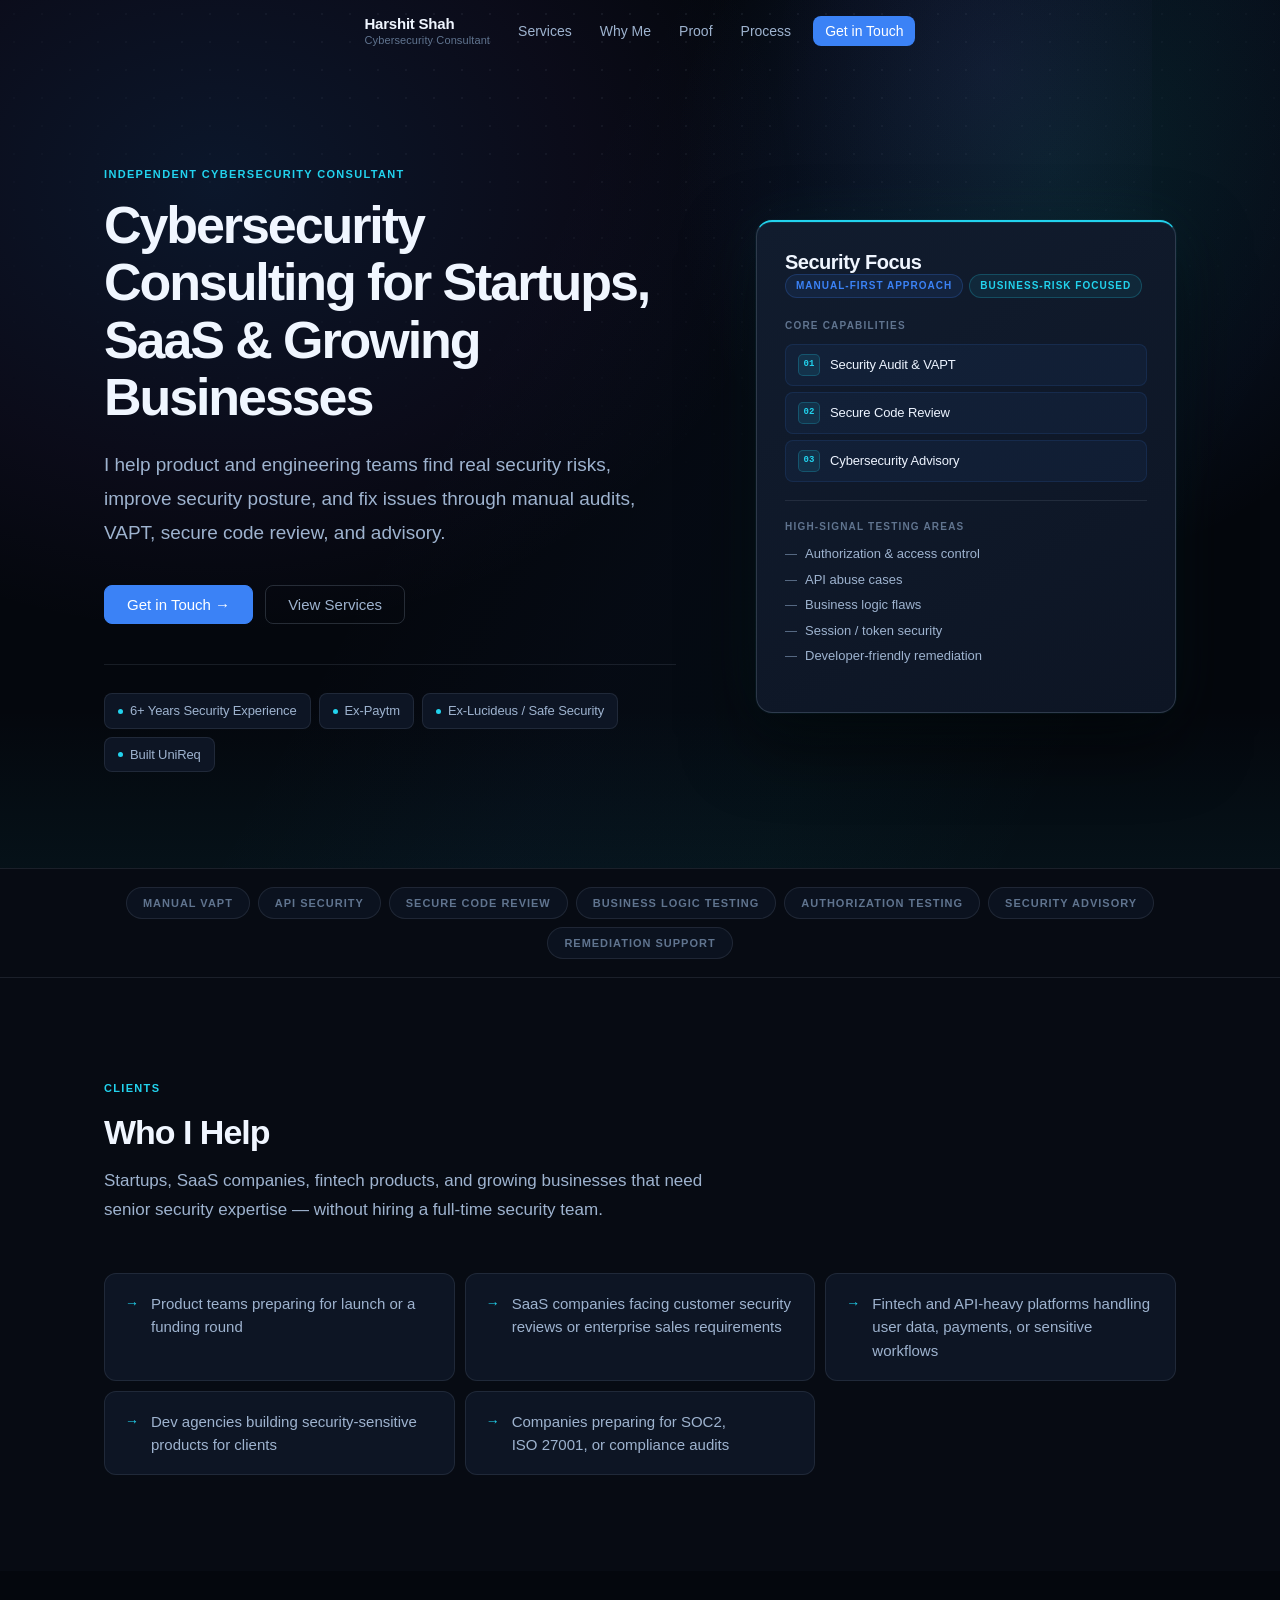
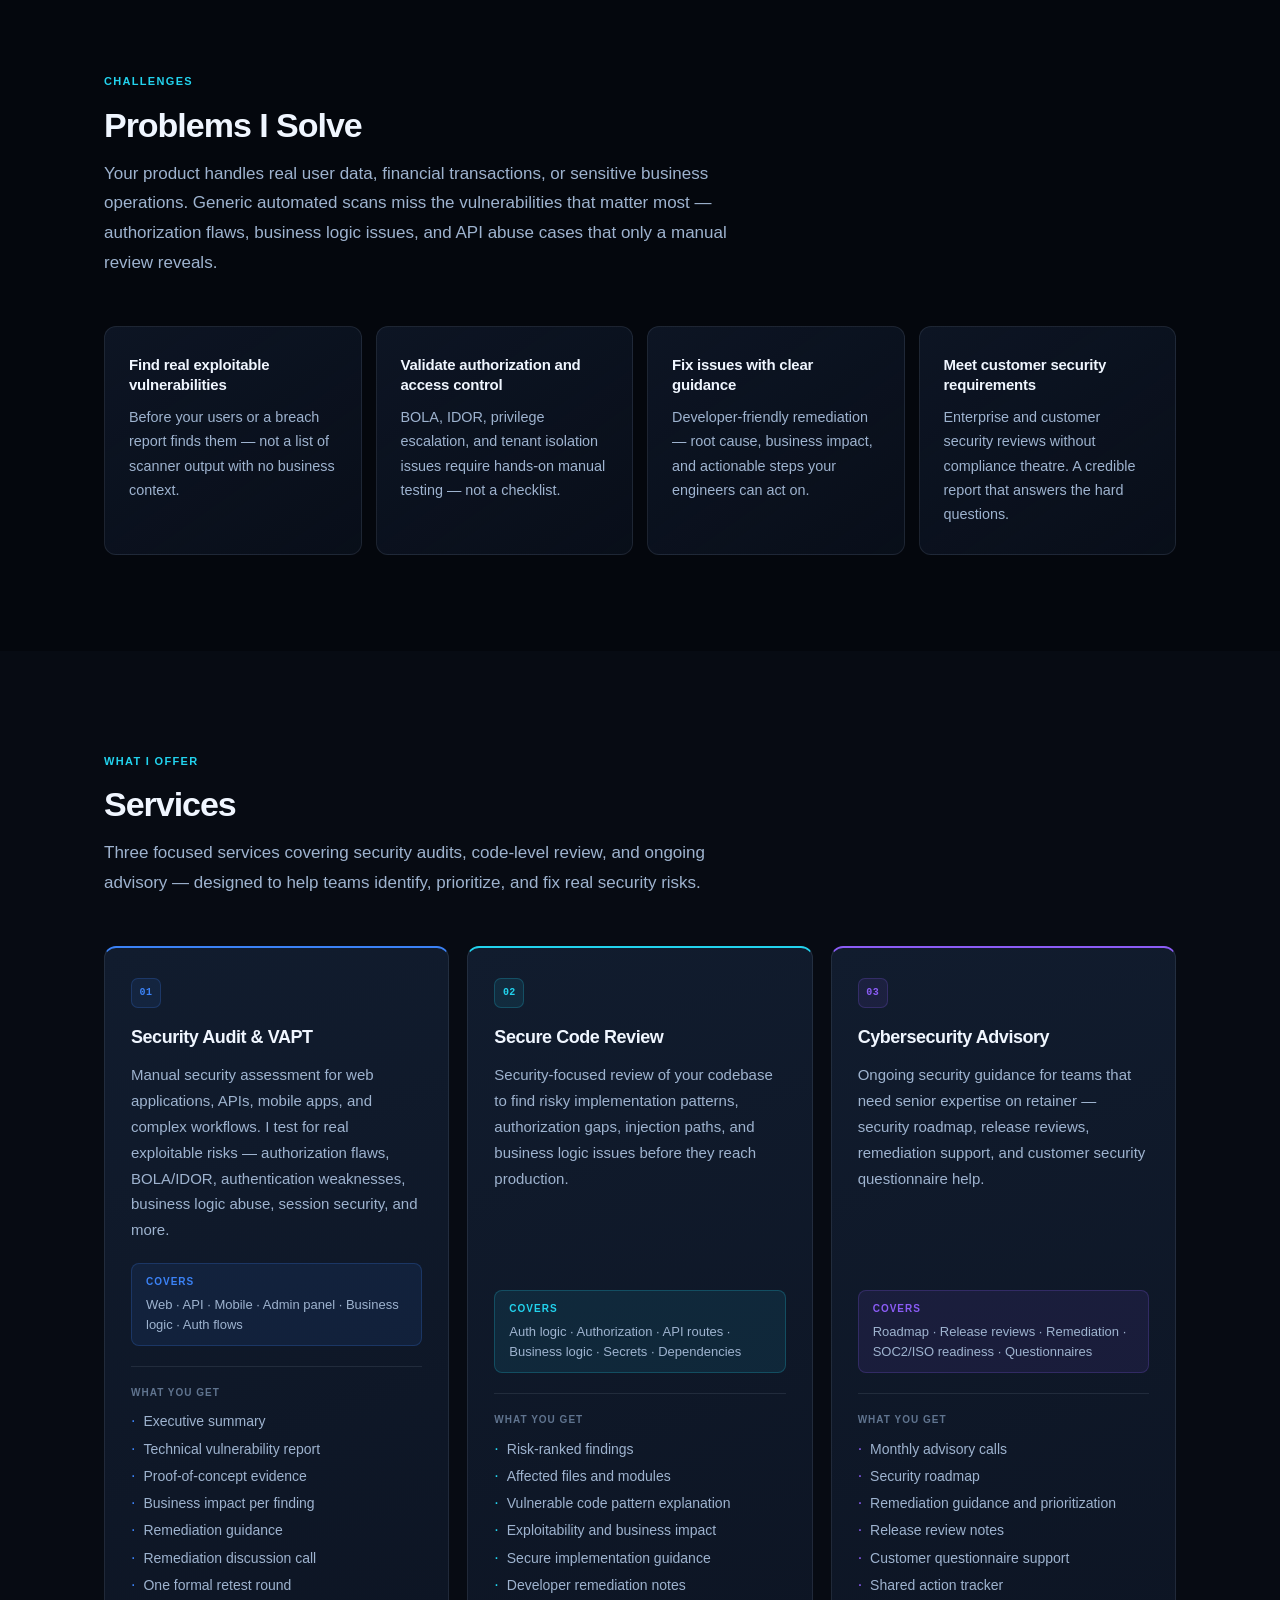
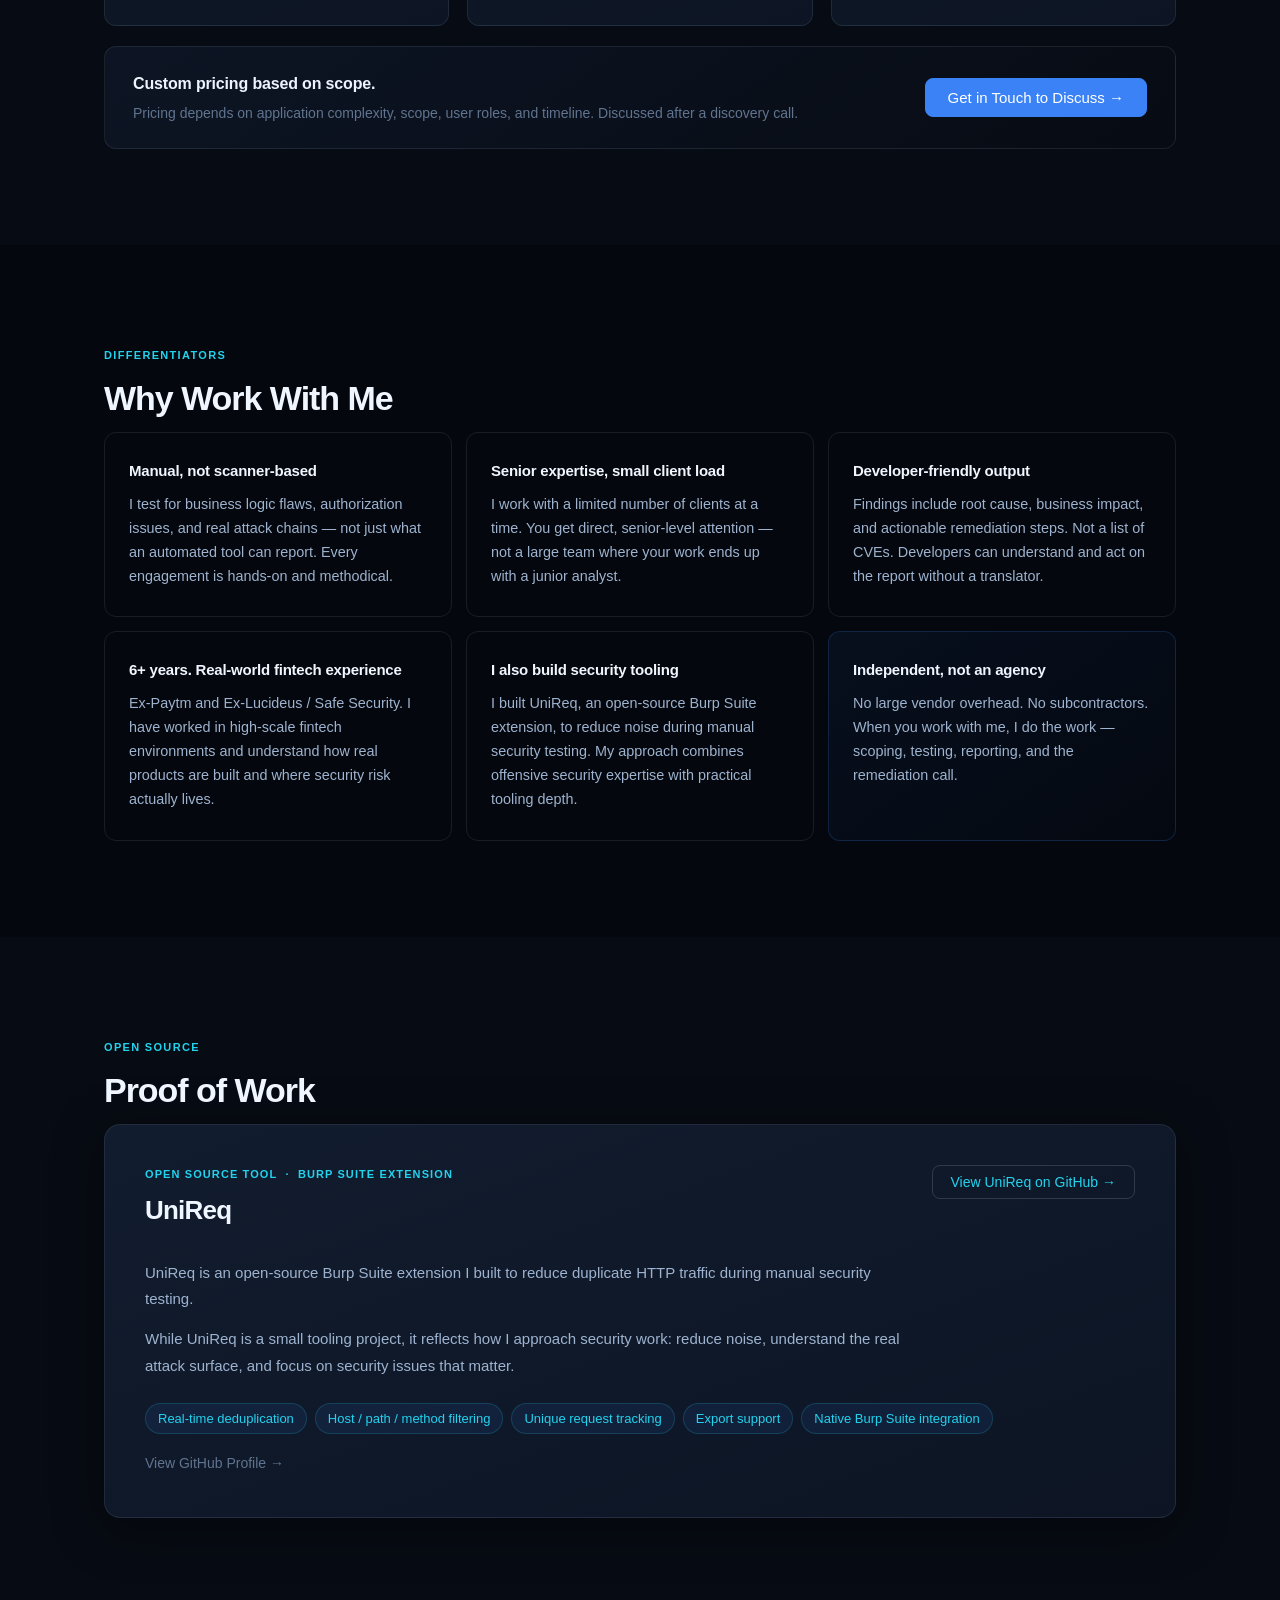
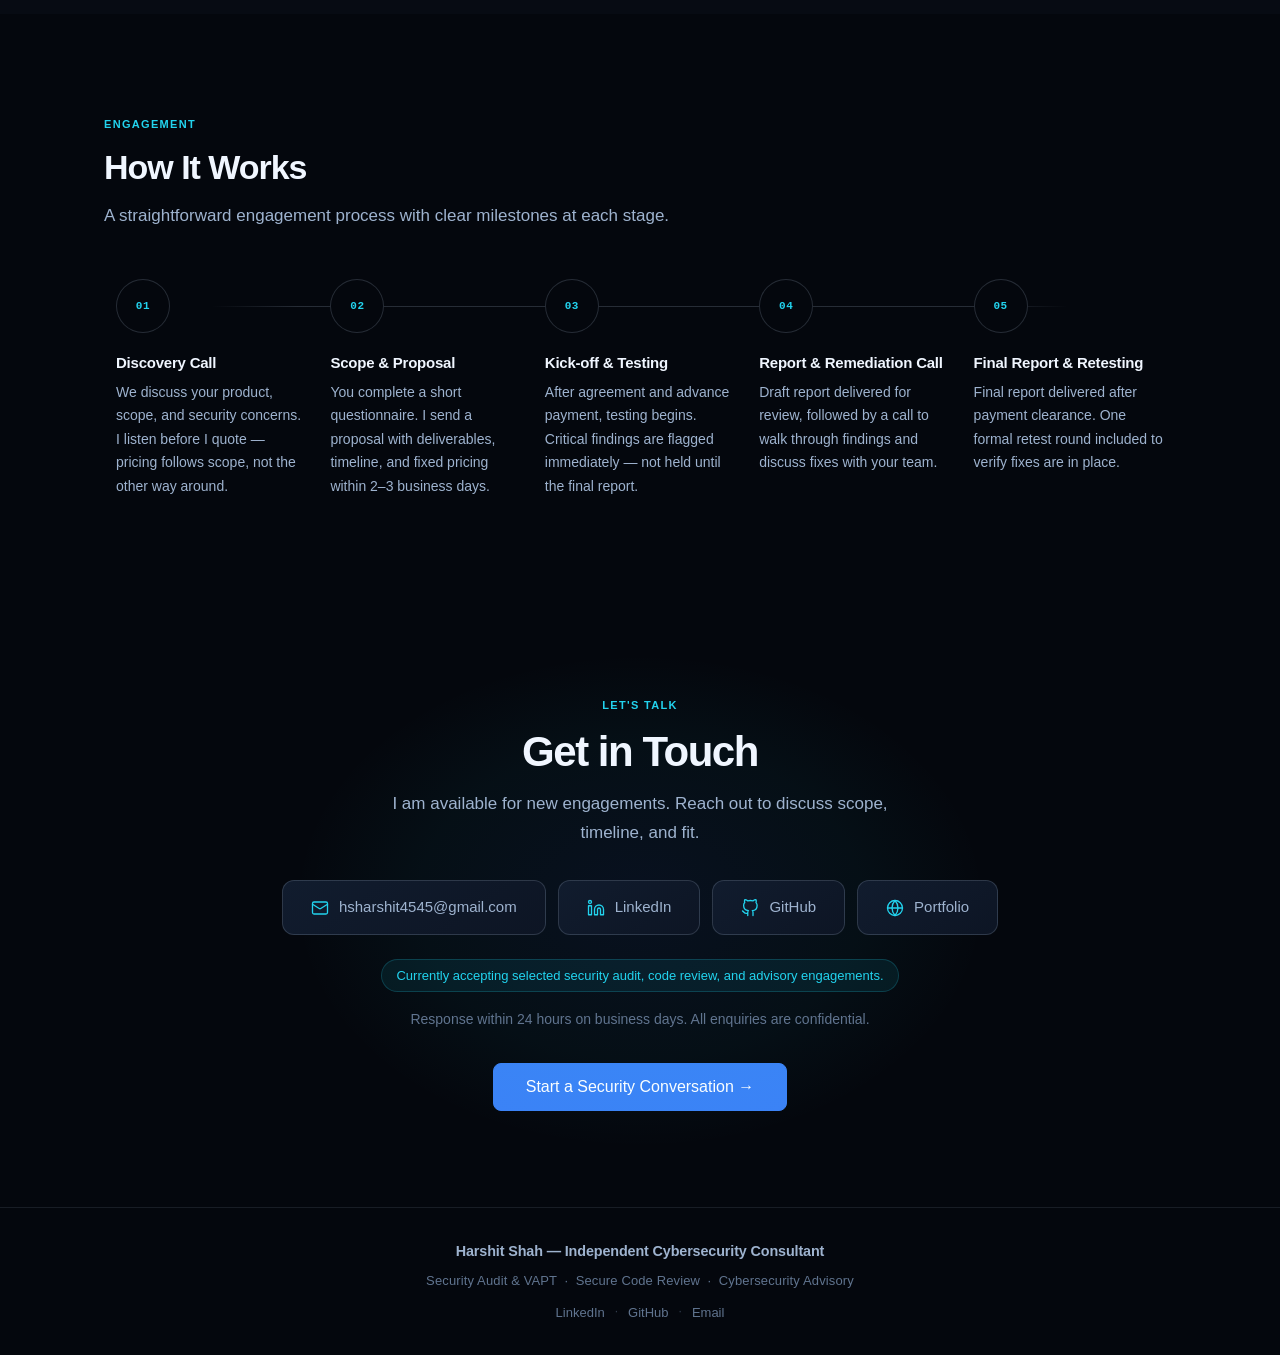
==== index.html @ a7b00311 "Deploy consulting website to root; preserve old portfolio under /portfolio Old portfolio files moved" ====
<!DOCTYPE html>
<html lang="en">
<head>
  <meta charset="UTF-8">
  <meta name="viewport" content="width=device-width, initial-scale=1.0">
  <meta name="description" content="Independent Cybersecurity Consultant helping startups, SaaS companies, and fintech products improve security posture through manual security audits, VAPT, secure code review, and advisory.">
  <meta property="og:title" content="Harshit Shah — Independent Cybersecurity Consultant">
  <meta property="og:description" content="Manual security audits, VAPT, secure code review, and cybersecurity advisory for startups, SaaS companies, and growing businesses.">
  <meta property="og:type" content="website">
  <meta property="og:url" content="https://johnfire45.github.io/">
  <title>Harshit Shah — Independent Cybersecurity Consultant</title>
  <link rel="stylesheet" href="styles.css">
</head>
<body>

  <!-- ============================================================
       HEADER
  ============================================================ -->
  <header class="header" id="siteHeader">
    <div class="container">
      <nav class="nav" role="navigation" aria-label="Main navigation">
        <a href="#hero" class="nav-logo">
          <span class="logo-name">Harshit Shah</span>
          <span class="logo-sub">Cybersecurity Consultant</span>
        </a>
        <button class="nav-toggle" id="navToggle" aria-label="Open navigation menu" aria-expanded="false" aria-controls="navLinks">
          <span></span>
          <span></span>
          <span></span>
        </button>
        <ul class="nav-links" id="navLinks" role="list">
          <li><a href="#services" class="nav-link">Services</a></li>
          <li><a href="#why" class="nav-link">Why Me</a></li>
          <li><a href="#work" class="nav-link">Proof</a></li>
          <li><a href="#process" class="nav-link">Process</a></li>
          <li><a href="#contact" class="nav-link nav-cta">Get in Touch</a></li>
        </ul>
      </nav>
    </div>
  </header>

  <main>

    <!-- ============================================================
         HERO
         Note: .hero elements use CSS animation (not reveal) because
         they are always above the fold.
    ============================================================ -->
    <section id="hero" class="section hero">
      <div class="hero-bg" aria-hidden="true">
        <div class="hero-glow-primary"></div>
        <div class="hero-glow-card"></div>
        <div class="hero-glow-secondary"></div>
        <div class="hero-band"></div>
        <div class="hero-dot-grid"></div>
        <div class="hero-glow-bottom"></div>
      </div>
      <div class="container">
        <div class="hero-inner">

          <!-- Left: text content -->
          <div class="hero-content">
            <p class="eyebrow">Independent Cybersecurity Consultant</p>
            <h1 class="hero-heading">
              Cybersecurity Consulting for
              Startups, SaaS &amp; Growing Businesses
            </h1>
            <p class="hero-sub">
              I help product and engineering teams find real security risks, improve security posture, and fix issues through manual audits, VAPT, secure code review, and advisory.
            </p>
            <div class="hero-actions">
              <a href="#contact" class="btn btn-primary">Get in Touch &rarr;</a>
              <a href="#services" class="btn btn-ghost">View Services</a>
            </div>

            <!-- Credibility badges -->
            <div class="cred-badges">
              <div class="cred-badge">
                <span class="cred-dot" aria-hidden="true"></span>
                6+ Years Security Experience
              </div>
              <div class="cred-badge">
                <span class="cred-dot" aria-hidden="true"></span>
                Ex-Paytm
              </div>
              <div class="cred-badge">
                <span class="cred-dot" aria-hidden="true"></span>
                Ex-Lucideus / Safe Security
              </div>
              <div class="cred-badge">
                <span class="cred-dot" aria-hidden="true"></span>
                Built UniReq
              </div>
            </div>
          </div>

          <!-- Right: Security Focus card -->
          <div class="hero-card-col">
            <div class="security-focus-card">
              <div class="sf-header">
                <h2 class="sf-title">Security Focus</h2>
                <div class="sf-pills">
                  <span class="sf-badge sf-badge-1">Manual-first approach</span>
                  <span class="sf-badge sf-badge-2">Business-risk focused</span>
                </div>
              </div>
              <div class="sf-block">
                <p class="sf-block-label">Core Capabilities</p>
                <div class="sf-services">
                  <div class="sf-service">
                    <span class="sf-service-num" aria-hidden="true">01</span>
                    Security Audit &amp; VAPT
                  </div>
                  <div class="sf-service">
                    <span class="sf-service-num" aria-hidden="true">02</span>
                    Secure Code Review
                  </div>
                  <div class="sf-service">
                    <span class="sf-service-num" aria-hidden="true">03</span>
                    Cybersecurity Advisory
                  </div>
                </div>
              </div>
              <div class="sf-divider"></div>
              <div class="sf-block">
                <p class="sf-block-label">High-Signal Testing Areas</p>
                <ul class="sf-areas-list">
                  <li>Authorization &amp; access control</li>
                  <li>API abuse cases</li>
                  <li>Business logic flaws</li>
                  <li>Session / token security</li>
                  <li>Developer-friendly remediation</li>
                </ul>
              </div>
            </div>
          </div>

        </div>
      </div>
    </section>

    <!-- ============================================================
         TRUST STRIP
    ============================================================ -->
    <div class="cap-rail reveal" role="complementary" aria-label="Capabilities">
      <div class="container">
        <div class="cap-pills">
          <span class="cap-pill">Manual VAPT</span>
          <span class="cap-pill">API Security</span>
          <span class="cap-pill">Secure Code Review</span>
          <span class="cap-pill">Business Logic Testing</span>
          <span class="cap-pill">Authorization Testing</span>
          <span class="cap-pill">Security Advisory</span>
          <span class="cap-pill">Remediation Support</span>
        </div>
      </div>
    </div>

    <!-- ============================================================
         WHO I HELP
    ============================================================ -->
    <section id="who" class="section section-alt">
      <div class="container">
        <p class="eyebrow reveal">Clients</p>
        <h2 class="section-heading reveal" style="transition-delay:50ms">Who I Help</h2>
        <p class="section-intro reveal" style="transition-delay:110ms">
          Startups, SaaS companies, fintech products, and growing businesses that need senior security expertise — without hiring a full-time security team.
        </p>
        <ul class="client-list" role="list">
          <li class="reveal">Product teams preparing for launch or a funding round</li>
          <li class="reveal">SaaS companies facing customer security reviews or enterprise sales requirements</li>
          <li class="reveal">Fintech and API-heavy platforms handling user data, payments, or sensitive workflows</li>
          <li class="reveal">Dev agencies building security-sensitive products for clients</li>
          <li class="reveal">Companies preparing for SOC2, ISO&nbsp;27001, or compliance audits</li>
        </ul>
      </div>
    </section>

    <!-- ============================================================
         PROBLEMS I SOLVE
    ============================================================ -->
    <section id="problems" class="section">
      <div class="container">
        <p class="eyebrow reveal">Challenges</p>
        <h2 class="section-heading reveal" style="transition-delay:50ms">Problems I Solve</h2>
        <p class="section-intro reveal" style="transition-delay:110ms">
          Your product handles real user data, financial transactions, or sensitive business operations. Generic automated scans miss the vulnerabilities that matter most — authorization flaws, business logic issues, and API abuse cases that only a manual review reveals.
        </p>
        <div class="problem-grid">
          <div class="problem-card reveal">
            <h3>Find real exploitable vulnerabilities</h3>
            <p>Before your users or a breach report finds them — not a list of scanner output with no business context.</p>
          </div>
          <div class="problem-card reveal">
            <h3>Validate authorization and access control</h3>
            <p>BOLA, IDOR, privilege escalation, and tenant isolation issues require hands-on manual testing — not a checklist.</p>
          </div>
          <div class="problem-card reveal">
            <h3>Fix issues with clear guidance</h3>
            <p>Developer-friendly remediation — root cause, business impact, and actionable steps your engineers can act on.</p>
          </div>
          <div class="problem-card reveal">
            <h3>Meet customer security requirements</h3>
            <p>Enterprise and customer security reviews without compliance theatre. A credible report that answers the hard questions.</p>
          </div>
        </div>
      </div>
    </section>

    <!-- ============================================================
         SERVICES
    ============================================================ -->
    <section id="services" class="section section-alt">
      <div class="container">
        <p class="eyebrow reveal">What I Offer</p>
        <h2 class="section-heading reveal" style="transition-delay:50ms">Services</h2>
        <p class="section-intro reveal" style="transition-delay:110ms">
          Three focused services covering security audits, code-level review, and ongoing advisory — designed to help teams identify, prioritize, and fix real security risks.
        </p>

        <div class="service-grid">

          <div class="service-card service-card--blue reveal">
            <div class="service-number">01</div>
            <h3 class="service-title">Security Audit &amp; VAPT</h3>
            <p class="service-desc">
              Manual security assessment for web applications, APIs, mobile apps, and complex workflows. I test for real exploitable risks — authorization flaws, BOLA/IDOR, authentication weaknesses, business logic abuse, session security, and more.
            </p>
            <div class="service-scope">
              <p class="scope-label">Covers</p>
              <p class="scope-items">Web &middot; API &middot; Mobile &middot; Admin panel &middot; Business logic &middot; Auth flows</p>
            </div>
            <div class="service-deliverables">
              <p class="deliverables-label">What you get</p>
              <ul>
                <li>Executive summary</li>
                <li>Technical vulnerability report</li>
                <li>Proof-of-concept evidence</li>
                <li>Business impact per finding</li>
                <li>Remediation guidance</li>
                <li>Remediation discussion call</li>
                <li>One formal retest round</li>
              </ul>
            </div>
          </div>

          <div class="service-card service-card--cyan reveal">
            <div class="service-number">02</div>
            <h3 class="service-title">Secure Code Review</h3>
            <p class="service-desc">
              Security-focused review of your codebase to find risky implementation patterns, authorization gaps, injection paths, and business logic issues before they reach production.
            </p>
            <div class="service-scope">
              <p class="scope-label">Covers</p>
              <p class="scope-items">Auth logic &middot; Authorization &middot; API routes &middot; Business logic &middot; Secrets &middot; Dependencies</p>
            </div>
            <div class="service-deliverables">
              <p class="deliverables-label">What you get</p>
              <ul>
                <li>Risk-ranked findings</li>
                <li>Affected files and modules</li>
                <li>Vulnerable code pattern explanation</li>
                <li>Exploitability and business impact</li>
                <li>Secure implementation guidance</li>
                <li>Developer remediation notes</li>
              </ul>
            </div>
          </div>

          <div class="service-card service-card--violet reveal">
            <div class="service-number">03</div>
            <h3 class="service-title">Cybersecurity Advisory</h3>
            <p class="service-desc">
              Ongoing security guidance for teams that need senior expertise on retainer — security roadmap, release reviews, remediation support, and customer security questionnaire help.
            </p>
            <div class="service-scope">
              <p class="scope-label">Covers</p>
              <p class="scope-items">Roadmap &middot; Release reviews &middot; Remediation &middot; SOC2/ISO readiness &middot; Questionnaires</p>
            </div>
            <div class="service-deliverables">
              <p class="deliverables-label">What you get</p>
              <ul>
                <li>Monthly advisory calls</li>
                <li>Security roadmap</li>
                <li>Remediation guidance and prioritization</li>
                <li>Release review notes</li>
                <li>Customer questionnaire support</li>
                <li>Shared action tracker</li>
              </ul>
            </div>
          </div>

        </div>

        <div class="services-footer reveal">
          <div class="services-footer-text">
            <p class="pricing-line">Custom pricing based on scope.</p>
            <p class="pricing-sub">Pricing depends on application complexity, scope, user roles, and timeline. Discussed after a discovery call.</p>
          </div>
          <a href="#contact" class="btn btn-primary">Get in Touch to Discuss &rarr;</a>
        </div>

      </div>
    </section>

    <!-- ============================================================
         WHY WORK WITH ME
    ============================================================ -->
    <section id="why" class="section">
      <div class="container">
        <p class="eyebrow reveal">Differentiators</p>
        <h2 class="section-heading reveal" style="transition-delay:50ms">Why Work With Me</h2>
        <div class="why-grid">

          <div class="why-item reveal">
            <h3>Manual, not scanner-based</h3>
            <p>I test for business logic flaws, authorization issues, and real attack chains — not just what an automated tool can report. Every engagement is hands-on and methodical.</p>
          </div>

          <div class="why-item reveal">
            <h3>Senior expertise, small client load</h3>
            <p>I work with a limited number of clients at a time. You get direct, senior-level attention — not a large team where your work ends up with a junior analyst.</p>
          </div>

          <div class="why-item reveal">
            <h3>Developer-friendly output</h3>
            <p>Findings include root cause, business impact, and actionable remediation steps. Not a list of CVEs. Developers can understand and act on the report without a translator.</p>
          </div>

          <div class="why-item reveal">
            <h3>6+ years. Real-world fintech experience</h3>
            <p>Ex-Paytm and Ex-Lucideus / Safe Security. I have worked in high-scale fintech environments and understand how real products are built and where security risk actually lives.</p>
          </div>

          <div class="why-item reveal">
            <h3>I also build security tooling</h3>
            <p>I built UniReq, an open-source Burp Suite extension, to reduce noise during manual security testing. My approach combines offensive security expertise with practical tooling depth.</p>
          </div>

          <div class="why-item why-item-accent reveal">
            <h3>Independent, not an agency</h3>
            <p>No large vendor overhead. No subcontractors. When you work with me, I do the work — scoping, testing, reporting, and the remediation call.</p>
          </div>

        </div>
      </div>
    </section>

    <!-- ============================================================
         WORK / UNIREQ
    ============================================================ -->
    <section id="work" class="section section-alt">
      <div class="container">
        <p class="eyebrow reveal">Open Source</p>
        <h2 class="section-heading reveal" style="transition-delay:50ms">Proof of Work</h2>
        <div class="work-card reveal" style="transition-delay:120ms">
          <div class="work-card-header">
            <div class="work-card-meta">
              <p class="work-label">Open Source Tool &nbsp;&middot;&nbsp; Burp Suite Extension</p>
              <h3 class="work-title">UniReq</h3>
            </div>
            <a href="https://github.com/Johnfire45/UniReq" class="btn btn-outline" target="_blank" rel="noopener noreferrer">
              View UniReq on GitHub &rarr;
            </a>
          </div>

          <p class="work-desc">
            UniReq is an open-source Burp Suite extension I built to reduce duplicate HTTP traffic during manual security testing.
          </p>
          <p class="work-desc">
            While UniReq is a small tooling project, it reflects how I approach security work: reduce noise, understand the real attack surface, and focus on security issues that matter.
          </p>

          <div class="work-features" role="list" aria-label="Key features">
            <span class="tag" role="listitem">Real-time deduplication</span>
            <span class="tag" role="listitem">Host / path / method filtering</span>
            <span class="tag" role="listitem">Unique request tracking</span>
            <span class="tag" role="listitem">Export support</span>
            <span class="tag" role="listitem">Native Burp Suite integration</span>
          </div>
          <p class="work-github-profile">
            <a href="https://github.com/Johnfire45" class="work-profile-link" target="_blank" rel="noopener noreferrer">View GitHub Profile &rarr;</a>
          </p>
        </div>
      </div>
    </section>

    <!-- ============================================================
         PROCESS
    ============================================================ -->
    <section id="process" class="section">
      <div class="container">
        <p class="eyebrow reveal">Engagement</p>
        <h2 class="section-heading reveal" style="transition-delay:50ms">How It Works</h2>
        <p class="section-intro reveal" style="transition-delay:110ms">
          A straightforward engagement process with clear milestones at each stage.
        </p>
        <div class="process-steps" role="list">

          <div class="process-step reveal" role="listitem">
            <div class="step-badge">01</div>
            <div class="step-content">
              <h3>Discovery Call</h3>
              <p>We discuss your product, scope, and security concerns. I listen before I quote — pricing follows scope, not the other way around.</p>
            </div>
          </div>

          <div class="process-step reveal" role="listitem">
            <div class="step-badge">02</div>
            <div class="step-content">
              <h3>Scope &amp; Proposal</h3>
              <p>You complete a short questionnaire. I send a proposal with deliverables, timeline, and fixed pricing within 2–3 business days.</p>
            </div>
          </div>

          <div class="process-step reveal" role="listitem">
            <div class="step-badge">03</div>
            <div class="step-content">
              <h3>Kick-off &amp; Testing</h3>
              <p>After agreement and advance payment, testing begins. Critical findings are flagged immediately — not held until the final report.</p>
            </div>
          </div>

          <div class="process-step reveal" role="listitem">
            <div class="step-badge">04</div>
            <div class="step-content">
              <h3>Report &amp; Remediation Call</h3>
              <p>Draft report delivered for review, followed by a call to walk through findings and discuss fixes with your team.</p>
            </div>
          </div>

          <div class="process-step reveal" role="listitem">
            <div class="step-badge">05</div>
            <div class="step-content">
              <h3>Final Report &amp; Retesting</h3>
              <p>Final report delivered after payment clearance. One formal retest round included to verify fixes are in place.</p>
            </div>
          </div>

        </div>
      </div>
    </section>

    <!-- ============================================================
         CONTACT
    ============================================================ -->
    <section id="contact" class="section section-contact">
      <div class="contact-glow" aria-hidden="true"></div>
      <div class="container">
        <p class="eyebrow reveal">Let's Talk</p>
        <h2 class="contact-heading reveal" style="transition-delay:50ms">Get in Touch</h2>
        <p class="contact-intro reveal" style="transition-delay:110ms">
          I am available for new engagements. Reach out to discuss scope, timeline, and fit.
        </p>
        <div class="contact-links reveal" style="transition-delay:170ms">
          <a href="mailto:hsharshit4545@gmail.com" class="contact-link">
            <span class="contact-icon-wrap" aria-hidden="true">
              <svg width="18" height="18" viewBox="0 0 24 24" fill="none" stroke="currentColor" stroke-width="1.75" stroke-linecap="round" stroke-linejoin="round"><rect x="2" y="4" width="20" height="16" rx="2"/><path d="m22 7-8.97 5.7a1.94 1.94 0 0 1-2.06 0L2 7"/></svg>
            </span>
            <span>hsharshit4545@gmail.com</span>
          </a>
          <a href="https://www.linkedin.com/in/harshit-shah-699a54127/" class="contact-link" target="_blank" rel="noopener noreferrer">
            <span class="contact-icon-wrap" aria-hidden="true">
              <svg width="18" height="18" viewBox="0 0 24 24" fill="none" stroke="currentColor" stroke-width="1.75" stroke-linecap="round" stroke-linejoin="round"><path d="M16 8a6 6 0 0 1 6 6v7h-4v-7a2 2 0 0 0-2-2 2 2 0 0 0-2 2v7h-4v-7a6 6 0 0 1 6-6z"/><rect x="2" y="9" width="4" height="12"/><circle cx="4" cy="4" r="2"/></svg>
            </span>
            <span>LinkedIn</span>
          </a>
          <a href="https://github.com/Johnfire45" class="contact-link" target="_blank" rel="noopener noreferrer">
            <span class="contact-icon-wrap" aria-hidden="true">
              <svg width="18" height="18" viewBox="0 0 24 24" fill="none" stroke="currentColor" stroke-width="1.75" stroke-linecap="round" stroke-linejoin="round"><path d="M9 19c-5 1.5-5-2.5-7-3m14 6v-3.87a3.37 3.37 0 0 0-.94-2.61c3.14-.35 6.44-1.54 6.44-7A5.44 5.44 0 0 0 20 4.77 5.07 5.07 0 0 0 19.91 1S18.73.65 16 2.48a13.38 13.38 0 0 0-7 0C6.27.65 5.09 1 5.09 1A5.07 5.07 0 0 0 5 4.77a5.44 5.44 0 0 0-1.5 3.78c0 5.42 3.3 6.61 6.44 7A3.37 3.37 0 0 0 9 18.13V22"/></svg>
            </span>
            <span>GitHub</span>
          </a>
          <a href="https://johnfire45.github.io" class="contact-link" target="_blank" rel="noopener noreferrer">
            <span class="contact-icon-wrap" aria-hidden="true">
              <svg width="18" height="18" viewBox="0 0 24 24" fill="none" stroke="currentColor" stroke-width="1.75" stroke-linecap="round" stroke-linejoin="round"><circle cx="12" cy="12" r="10"/><line x1="2" y1="12" x2="22" y2="12"/><path d="M12 2a15.3 15.3 0 0 1 4 10 15.3 15.3 0 0 1-4 10 15.3 15.3 0 0 1-4-10 15.3 15.3 0 0 1 4-10z"/></svg>
            </span>
            <span>Portfolio</span>
          </a>
        </div>
        <p class="contact-availability reveal" style="transition-delay:230ms">Currently accepting selected security audit, code review, and advisory engagements.</p>
        <p class="contact-note reveal" style="transition-delay:280ms">Response within 24 hours on business days. All enquiries are confidential.</p>
        <a href="mailto:hsharshit4545@gmail.com" class="btn btn-primary btn-large reveal" style="transition-delay:330ms">Start a Security Conversation &rarr;</a>
      </div>
    </section>

  </main>

  <!-- ============================================================
       FOOTER
  ============================================================ -->
  <footer class="footer" role="contentinfo">
    <div class="container">
      <div class="footer-inner">
        <p class="footer-name">Harshit Shah &mdash; Independent Cybersecurity Consultant</p>
        <p class="footer-services">Security Audit &amp; VAPT &nbsp;&middot;&nbsp; Secure Code Review &nbsp;&middot;&nbsp; Cybersecurity Advisory</p>
        <nav class="footer-links" aria-label="Footer links">
          <a href="https://www.linkedin.com/in/harshit-shah-699a54127/" class="footer-link" target="_blank" rel="noopener noreferrer">LinkedIn</a>
          <span class="footer-sep" aria-hidden="true">&middot;</span>
          <a href="https://github.com/Johnfire45" class="footer-link" target="_blank" rel="noopener noreferrer">GitHub</a>
          <span class="footer-sep" aria-hidden="true">&middot;</span>
          <a href="mailto:hsharshit4545@gmail.com" class="footer-link">Email</a>
        </nav>
      </div>
    </div>
  </footer>

  <script>
    (function () {

      // ── Scroll-aware header ──────────────────────────────────────
      var header = document.getElementById('siteHeader');
      window.addEventListener('scroll', function () {
        header.classList.toggle('scrolled', window.scrollY > 24);
      }, { passive: true });

      // ── Mobile nav toggle ────────────────────────────────────────
      var toggle = document.getElementById('navToggle');
      var links  = document.getElementById('navLinks');

      toggle.addEventListener('click', function () {
        var expanded = toggle.getAttribute('aria-expanded') === 'true';
        toggle.setAttribute('aria-expanded', String(!expanded));
        toggle.classList.toggle('active');
        links.classList.toggle('open');
        document.body.classList.toggle('nav-open');
      });

      links.querySelectorAll('a').forEach(function (link) {
        link.addEventListener('click', function () {
          toggle.setAttribute('aria-expanded', 'false');
          toggle.classList.remove('active');
          links.classList.remove('open');
          document.body.classList.remove('nav-open');
        });
      });

      document.addEventListener('click', function (e) {
        if (links.classList.contains('open') && !header.contains(e.target)) {
          toggle.setAttribute('aria-expanded', 'false');
          toggle.classList.remove('active');
          links.classList.remove('open');
          document.body.classList.remove('nav-open');
        }
      });

      // ── Scroll reveal ────────────────────────────────────────────
      // Progressive enhancement: only activate when IntersectionObserver
      // is available. Without JS, all .reveal elements are fully visible.
      if ('IntersectionObserver' in window) {
        document.body.classList.add('js-reveal');

        var observer = new IntersectionObserver(function (entries) {
          entries.forEach(function (entry) {
            if (entry.isIntersecting) {
              entry.target.classList.add('visible');
              observer.unobserve(entry.target);
            }
          });
        }, {
          threshold: 0.10,
          rootMargin: '0px 0px -32px 0px'
        });

        document.querySelectorAll('.reveal').forEach(function (el) {
          observer.observe(el);
        });
      }

    })();
  </script>

</body>
</html>
---- styles.css ----
/* ================================================================
   Harshit Shah — Cybersecurity Consulting
   styles.css
   Dark professional theme. No frameworks. Plain CSS only.
   Design direction: Linear (premium dark SaaS) + HashiCorp (enterprise clarity)
================================================================ */

/* ----------------------------------------------------------------
   Custom Properties
---------------------------------------------------------------- */
:root {
  /* Canvas */
  --bg:             #04070d;
  --bg-alt:         #070b13;

  /* Surface ladder */
  --surface:        #0d1524;
  --surface-2:      #111c2e;
  --surface-hover:  #17263d;

  /* Borders */
  --border:         rgba(148, 163, 184, 0.14);
  --border-strong:  rgba(148, 163, 184, 0.24);
  --border-accent:  rgba(34, 211, 238, 0.36);

  /* Primary accent — electric blue */
  --accent:         #3b82f6;
  --accent-hover:   #60a5fa;
  --accent-dim:     rgba(59, 130, 246, 0.09);
  --accent-glow:    rgba(59, 130, 246, 0.18);

  /* Secondary accent — muted cyan */
  --accent-2:       #22d3ee;
  --accent-2-dim:   rgba(34, 211, 238, 0.08);
  --accent-2-glow:  rgba(34, 211, 238, 0.16);

  /* Depth accent — violet */
  --accent-purple:  #8b5cf6;

  /* Text */
  --text:           #edf4ff;
  --text-2:         #9eb3cf;
  --text-3:         #60748f;
  --white:          #f0f6ff;

  /* Typography — system font stack only */
  --font: -apple-system, BlinkMacSystemFont, 'Segoe UI', Roboto,
          'Helvetica Neue', Arial, sans-serif;
  --font-mono: 'SF Mono', 'Fira Code', 'Cascadia Code',
               Consolas, 'Courier New', monospace;

  /* Shape */
  --radius:     8px;
  --radius-lg:  12px;
  --radius-xl:  16px;
  --radius-xxl: 20px;

  /* Animation */
  --ease:        180ms ease;
  --ease-md:     240ms ease;
  --ease-slow:   320ms ease;
  --ease-reveal: 550ms ease;

  /* Layout */
  --max-w:     1080px;
  --px:        24px;
  --section-y: 80px;
  --header-h:  64px;
}

/* ----------------------------------------------------------------
   Reset
---------------------------------------------------------------- */
*, *::before, *::after {
  box-sizing: border-box;
  margin: 0;
  padding: 0;
}

html {
  scroll-behavior: smooth;
  font-size: 16px;
  -webkit-text-size-adjust: 100%;
}

body {
  font-family: var(--font);
  background-color: var(--bg);
  color: var(--text);
  line-height: 1.65;
  -webkit-font-smoothing: antialiased;
  -moz-osx-font-smoothing: grayscale;
  overflow-x: hidden;
}

body.nav-open {
  overflow: hidden;
}

a {
  color: inherit;
  text-decoration: none;
}

ul {
  list-style: none;
}

img, svg {
  display: block;
  max-width: 100%;
}

section[id] {
  scroll-margin-top: var(--header-h);
}

/* ----------------------------------------------------------------
   Layout
---------------------------------------------------------------- */
.container {
  max-width: var(--max-w);
  margin: 0 auto;
  padding: 0 var(--px);
}

.section {
  padding: var(--section-y) 0;
}

.section-alt {
  background-color: var(--bg-alt);
}

/* ----------------------------------------------------------------
   Typography helpers
---------------------------------------------------------------- */
.eyebrow {
  display: inline-block;
  font-size: 0.6875rem;
  font-weight: 600;
  text-transform: uppercase;
  letter-spacing: 0.12em;
  color: var(--accent-2);
  margin-bottom: 14px;
}

.section-heading {
  font-size: clamp(1.625rem, 3vw, 2.125rem);
  font-weight: 700;
  letter-spacing: -0.03em;
  line-height: 1.18;
  color: var(--white);
  margin-bottom: 14px;
}

.section-intro {
  font-size: 1.0625rem;
  color: var(--text-2);
  max-width: 640px;
  line-height: 1.75;
  margin-bottom: 48px;
}

/* ----------------------------------------------------------------
   Scroll Reveal — progressive enhancement
---------------------------------------------------------------- */
.js-reveal .reveal {
  opacity: 0;
  transform: translateY(18px);
  transition: opacity var(--ease-reveal), transform var(--ease-reveal);
}

.js-reveal .reveal.visible {
  opacity: 1;
  transform: none;
}

/* Stagger delays for grid children */
.problem-grid  .reveal:nth-child(2) { transition-delay:  70ms; }
.problem-grid  .reveal:nth-child(3) { transition-delay: 140ms; }
.problem-grid  .reveal:nth-child(4) { transition-delay: 210ms; }

.service-grid  .reveal:nth-child(2) { transition-delay:  90ms; }
.service-grid  .reveal:nth-child(3) { transition-delay: 180ms; }

.why-grid      .reveal:nth-child(2) { transition-delay:  60ms; }
.why-grid      .reveal:nth-child(3) { transition-delay: 120ms; }
.why-grid      .reveal:nth-child(4) { transition-delay:  60ms; }
.why-grid      .reveal:nth-child(5) { transition-delay: 120ms; }
.why-grid      .reveal:nth-child(6) { transition-delay: 180ms; }

.client-list   .reveal:nth-child(2) { transition-delay:  50ms; }
.client-list   .reveal:nth-child(3) { transition-delay: 100ms; }
.client-list   .reveal:nth-child(4) { transition-delay: 150ms; }
.client-list   .reveal:nth-child(5) { transition-delay: 200ms; }

.process-steps .reveal:nth-child(2) { transition-delay:  80ms; }
.process-steps .reveal:nth-child(3) { transition-delay: 160ms; }
.process-steps .reveal:nth-child(4) { transition-delay: 240ms; }
.process-steps .reveal:nth-child(5) { transition-delay: 320ms; }

/* ----------------------------------------------------------------
   Hero entrance animations
---------------------------------------------------------------- */
@keyframes hero-fade-up {
  from { opacity: 0; transform: translateY(16px); }
  to   { opacity: 1; transform: translateY(0); }
}

.hero .eyebrow       { animation: hero-fade-up 0.55s ease 0.00s both; }
.hero .hero-heading  { animation: hero-fade-up 0.60s ease 0.09s both; }
.hero .hero-sub      { animation: hero-fade-up 0.60s ease 0.19s both; }
.hero .hero-actions  { animation: hero-fade-up 0.55s ease 0.29s both; }
.hero .cred-badges   { animation: hero-fade-up 0.55s ease 0.39s both; }
.hero .hero-card-col { animation: hero-fade-up 0.70s ease 0.22s both; }

/* ----------------------------------------------------------------
   Buttons
---------------------------------------------------------------- */
.btn {
  display: inline-flex;
  align-items: center;
  gap: 6px;
  padding: 11px 22px;
  border-radius: var(--radius);
  font-family: var(--font);
  font-size: 0.9375rem;
  font-weight: 500;
  line-height: 1;
  cursor: pointer;
  transition:
    background-color var(--ease),
    border-color var(--ease),
    color var(--ease),
    transform var(--ease-md),
    box-shadow var(--ease-md);
  border: 1px solid transparent;
  white-space: nowrap;
  text-decoration: none;
}

.btn-primary {
  background-color: var(--accent);
  color: #ffffff;
  border-color: var(--accent);
}

.btn-primary:hover {
  background-color: var(--accent-hover);
  border-color: var(--accent-hover);
  transform: translateY(-1px);
  box-shadow: 0 4px 24px rgba(59, 130, 246, 0.44);
}

.btn-ghost {
  background-color: transparent;
  color: var(--text-2);
  border-color: var(--border-strong);
}

.btn-ghost:hover {
  background-color: var(--surface);
  color: var(--text);
  border-color: var(--border-strong);
  transform: translateY(-1px);
}

.btn-outline {
  background-color: transparent;
  color: var(--accent-2);
  border-color: var(--border-strong);
  padding: 9px 18px;
  font-size: 0.875rem;
}

.btn-outline:hover {
  background-color: var(--accent-2-dim);
  border-color: var(--border-accent);
  transform: translateY(-1px);
}

.btn-large {
  padding: 15px 32px;
  font-size: 1rem;
}

/* ----------------------------------------------------------------
   Tags
---------------------------------------------------------------- */
.tag {
  display: inline-block;
  padding: 4px 12px;
  border-radius: 100px;
  font-size: 0.8125rem;
  font-weight: 500;
  background-color: var(--accent-dim);
  color: var(--accent-2);
  border: 1px solid rgba(34, 211, 238, 0.18);
  transition: background-color var(--ease), border-color var(--ease);
}

.tag:hover {
  background-color: var(--accent-2-dim);
  border-color: rgba(34, 211, 238, 0.32);
}

/* ----------------------------------------------------------------
   Header / Navigation
---------------------------------------------------------------- */
.header {
  position: fixed;
  top: 0;
  left: 0;
  right: 0;
  z-index: 200;
  height: var(--header-h);
  display: flex;
  align-items: center;
  transition:
    background-color var(--ease-md),
    border-color var(--ease-md);
  border-bottom: 1px solid transparent;
}

.header.scrolled {
  background-color: rgba(4, 7, 13, 0.92);
  backdrop-filter: blur(20px);
  -webkit-backdrop-filter: blur(20px);
  border-bottom-color: var(--border);
}

.nav {
  display: flex;
  align-items: center;
  justify-content: space-between;
  gap: 16px;
  width: 100%;
}

.nav-logo {
  display: flex;
  flex-direction: column;
  line-height: 1.25;
  flex-shrink: 0;
  transition: opacity var(--ease);
}

.nav-logo:hover {
  opacity: 0.75;
}

.logo-name {
  font-size: 0.9375rem;
  font-weight: 700;
  color: var(--white);
  letter-spacing: -0.015em;
}

.logo-sub {
  font-size: 0.6875rem;
  color: var(--text-3);
  font-weight: 400;
  letter-spacing: 0.01em;
}

.nav-links {
  display: flex;
  align-items: center;
  gap: 4px;
  list-style: none;
}

.nav-link {
  padding: 7px 12px;
  border-radius: var(--radius);
  font-size: 0.875rem;
  font-weight: 500;
  color: var(--text-2);
  transition: color var(--ease), background-color var(--ease);
}

.nav-link:hover {
  color: var(--white);
  background-color: var(--surface);
}

.nav-cta {
  background-color: var(--accent) !important;
  color: #ffffff !important;
  margin-left: 6px;
  border-radius: var(--radius);
}

.nav-cta:hover {
  background-color: var(--accent-hover) !important;
  transform: translateY(-1px);
  box-shadow: 0 4px 16px rgba(59, 130, 246, 0.36);
}

.nav-toggle {
  display: none;
  flex-direction: column;
  justify-content: center;
  gap: 5px;
  width: 36px;
  height: 36px;
  padding: 6px;
  cursor: pointer;
  background: none;
  border: none;
  border-radius: var(--radius);
  flex-shrink: 0;
}

.nav-toggle span {
  display: block;
  width: 22px;
  height: 2px;
  background-color: var(--text-2);
  border-radius: 2px;
  transition: transform var(--ease), opacity var(--ease), background-color var(--ease);
  transform-origin: center;
}

.nav-toggle.active span:nth-child(1) {
  transform: translateY(7px) rotate(45deg);
  background-color: var(--text);
}
.nav-toggle.active span:nth-child(2) {
  opacity: 0;
  transform: scaleX(0);
}
.nav-toggle.active span:nth-child(3) {
  transform: translateY(-7px) rotate(-45deg);
  background-color: var(--text);
}

/* ----------------------------------------------------------------
   Hero
---------------------------------------------------------------- */
.hero {
  position: relative;
  padding-top: calc(var(--header-h) + var(--section-y));
  padding-bottom: var(--section-y);
  overflow: hidden;
}

/* Background layers */
.hero-bg {
  position: absolute;
  inset: 0;
  pointer-events: none;
  user-select: none;
}

/* Blue-violet glow behind the headline (left) */
.hero-glow-primary {
  position: absolute;
  top: -60px;
  left: -100px;
  width: 900px;
  height: 700px;
  background: radial-gradient(
    ellipse at 35% 35%,
    rgba(59, 130, 246, 0.13) 0%,
    rgba(139, 92, 246, 0.05) 45%,
    transparent 70%
  );
}

/* Cyan glow behind the card (right) */
.hero-glow-card {
  position: absolute;
  top: -40px;
  right: -80px;
  width: 680px;
  height: 600px;
  background: radial-gradient(
    ellipse at 55% 35%,
    rgba(34, 211, 238, 0.10) 0%,
    rgba(59, 130, 246, 0.05) 50%,
    transparent 72%
  );
}

/* Faint secondary violet bloom (right-top) */
.hero-glow-secondary {
  position: absolute;
  top: 0;
  right: 10%;
  width: 400px;
  height: 360px;
  background: radial-gradient(
    ellipse at 60% 20%,
    rgba(139, 92, 246, 0.07) 0%,
    transparent 65%
  );
}

/* Subtle diagonal light band */
.hero-band {
  position: absolute;
  inset: 0;
  background: linear-gradient(
    118deg,
    transparent 38%,
    rgba(59, 130, 246, 0.028) 55%,
    rgba(34, 211, 238, 0.022) 70%,
    transparent 85%
  );
}

/* Dot grid — premium, not generic */
.hero-dot-grid {
  position: absolute;
  inset: 0;
  background-image: radial-gradient(
    rgba(148, 163, 184, 0.10) 1px,
    transparent 1px
  );
  background-size: 28px 28px;
  mask-image: radial-gradient(
    ellipse 75% 60% at 50% 0%,
    black 0%,
    transparent 100%
  );
  -webkit-mask-image: radial-gradient(
    ellipse 75% 60% at 50% 0%,
    black 0%,
    transparent 100%
  );
}

/* Soft section boundary glow at the bottom */
.hero-glow-bottom {
  position: absolute;
  bottom: 0;
  left: 50%;
  transform: translateX(-50%);
  width: 120%;
  height: 160px;
  background: linear-gradient(
    to bottom,
    transparent 0%,
    rgba(34, 211, 238, 0.03) 60%,
    rgba(34, 211, 238, 0.05) 100%
  );
}

/* Hero two-column layout */
.hero-inner {
  display: grid;
  grid-template-columns: 1fr 380px;
  gap: 64px;
  align-items: center;
  position: relative;
  z-index: 1;
}

.hero-content {
  max-width: 580px;
}

.hero-heading {
  font-size: clamp(2rem, 4.5vw, 3.25rem);
  font-weight: 800;
  letter-spacing: -0.04em;
  line-height: 1.10;
  color: var(--white);
  margin-bottom: 22px;
}

.hero-sub {
  font-size: clamp(1rem, 2vw, 1.1875rem);
  color: var(--text-2);
  line-height: 1.78;
  margin-bottom: 36px;
}

.hero-actions {
  display: flex;
  gap: 12px;
  flex-wrap: wrap;
  margin-bottom: 40px;
}

/* Credibility badges */
.cred-badges {
  display: flex;
  flex-wrap: wrap;
  gap: 8px;
  padding-top: 28px;
  border-top: 1px solid var(--border);
}

.cred-badge {
  display: inline-flex;
  align-items: center;
  gap: 7px;
  padding: 6px 13px;
  background-color: var(--surface);
  border: 1px solid var(--border);
  border-radius: var(--radius);
  font-size: 0.8125rem;
  font-weight: 500;
  color: var(--text-2);
  letter-spacing: -0.01em;
  transition: border-color var(--ease), color var(--ease), background-color var(--ease);
}

.cred-badge:hover {
  border-color: var(--border-strong);
  color: var(--text);
  background-color: var(--surface-2);
}

.cred-dot {
  display: inline-block;
  width: 5px;
  height: 5px;
  border-radius: 50%;
  background-color: var(--accent-2);
  flex-shrink: 0;
}

/* ----------------------------------------------------------------
   Security Focus Card
---------------------------------------------------------------- */
.hero-card-col {
  position: relative;
}

.security-focus-card {
  background: linear-gradient(150deg, var(--surface-2) 0%, var(--surface) 100%);
  border: 1px solid var(--border-strong);
  border-top: 2px solid var(--accent-2);
  border-radius: var(--radius-xl);
  padding: 28px;
  box-shadow:
    0 0 0 1px rgba(34, 211, 238, 0.04),
    0 28px 70px rgba(0, 0, 0, 0.58),
    0 0 60px rgba(34, 211, 238, 0.07),
    inset 0 1px 0 rgba(34, 211, 238, 0.10);
  position: relative;
  transition: box-shadow var(--ease-slow), border-color var(--ease-slow);
}

.security-focus-card:hover {
  box-shadow:
    0 0 0 1px rgba(34, 211, 238, 0.08),
    0 32px 80px rgba(0, 0, 0, 0.64),
    0 0 90px rgba(34, 211, 238, 0.11),
    inset 0 1px 0 rgba(34, 211, 238, 0.16);
  border-color: rgba(148, 163, 184, 0.30);
  border-top-color: var(--accent-2);
}

.sf-header {
  margin-bottom: 20px;
}

.sf-pills {
  display: flex;
  flex-wrap: wrap;
  gap: 6px;
  margin-bottom: 10px;
}

.sf-badge {
  display: inline-block;
  font-size: 0.625rem;
  font-weight: 600;
  text-transform: uppercase;
  letter-spacing: 0.1em;
  color: var(--accent);
  background-color: var(--accent-dim);
  border: 1px solid rgba(59, 130, 246, 0.22);
  border-radius: 100px;
  padding: 3px 10px;
}

.sf-badge-2 {
  color: var(--accent-2);
  background-color: var(--accent-2-dim);
  border-color: rgba(34, 211, 238, 0.22);
}

.sf-title {
  font-size: 1.25rem;
  font-weight: 700;
  color: var(--white);
  letter-spacing: -0.025em;
  line-height: 1.2;
}

.sf-block {
  margin-bottom: 18px;
}

.sf-block-label {
  font-size: 0.625rem;
  font-weight: 600;
  text-transform: uppercase;
  letter-spacing: 0.12em;
  color: var(--text-3);
  margin-bottom: 9px;
}

.sf-services {
  display: flex;
  flex-direction: column;
  gap: 6px;
}

.sf-service {
  display: flex;
  align-items: center;
  gap: 10px;
  padding: 9px 12px;
  background-color: rgba(59, 130, 246, 0.06);
  border: 1px solid rgba(59, 130, 246, 0.12);
  border-radius: var(--radius);
  font-size: 0.8125rem;
  font-weight: 500;
  color: var(--text);
  letter-spacing: -0.01em;
  transition: background-color var(--ease), border-color var(--ease);
}

.sf-service:hover {
  background-color: rgba(59, 130, 246, 0.11);
  border-color: rgba(59, 130, 246, 0.22);
}

.sf-service-num {
  display: inline-flex;
  align-items: center;
  justify-content: center;
  width: 22px;
  height: 22px;
  border-radius: 5px;
  background-color: rgba(34, 211, 238, 0.10);
  border: 1px solid rgba(34, 211, 238, 0.22);
  font-size: 0.5625rem;
  font-weight: 700;
  font-family: var(--font-mono);
  color: var(--accent-2);
  letter-spacing: 0.02em;
  flex-shrink: 0;
}

.sf-divider {
  height: 1px;
  background: var(--border);
  margin-bottom: 18px;
}

.sf-areas-list {
  display: flex;
  flex-direction: column;
  gap: 6px;
}

.sf-areas-list li {
  display: flex;
  align-items: baseline;
  gap: 8px;
  font-size: 0.8125rem;
  color: var(--text-2);
  line-height: 1.5;
}

.sf-areas-list li::before {
  content: '—';
  color: var(--text-3);
  font-size: 0.75rem;
  flex-shrink: 0;
}

/* ----------------------------------------------------------------
   Capability Rail (replaces trust strip)
---------------------------------------------------------------- */
.cap-rail {
  border-top: 1px solid var(--border);
  border-bottom: 1px solid var(--border);
  background-color: var(--bg-alt);
  padding: 18px 0;
}

.cap-pills {
  display: flex;
  align-items: center;
  justify-content: center;
  flex-wrap: wrap;
  gap: 8px;
}

.cap-pill {
  display: inline-flex;
  align-items: center;
  padding: 6px 16px;
  background: rgba(13, 21, 36, 0.80);
  border: 1px solid var(--border);
  border-radius: 100px;
  font-size: 0.6875rem;
  font-weight: 600;
  text-transform: uppercase;
  letter-spacing: 0.09em;
  color: var(--text-3);
  transition: border-color var(--ease), color var(--ease), background-color var(--ease);
  cursor: default;
}

.cap-pill:hover {
  border-color: var(--border-accent);
  color: var(--accent-2);
  background-color: rgba(34, 211, 238, 0.06);
}

/* ----------------------------------------------------------------
   Who I Help
---------------------------------------------------------------- */
.client-list {
  display: grid;
  grid-template-columns: repeat(auto-fill, minmax(280px, 1fr));
  gap: 10px;
}

.client-list li {
  display: flex;
  align-items: flex-start;
  gap: 12px;
  padding: 18px 20px;
  background-color: var(--surface);
  border: 1px solid var(--border);
  border-radius: var(--radius-lg);
  font-size: 0.9375rem;
  color: var(--text-2);
  line-height: 1.55;
  transition: border-color var(--ease-md), background-color var(--ease-md),
              transform var(--ease-md);
}

.client-list li::before {
  content: '→';
  color: var(--accent-2);
  font-size: 0.875rem;
  flex-shrink: 0;
  margin-top: 1px;
}

.client-list li:hover {
  border-color: var(--border-strong);
  background-color: var(--surface-2);
  transform: translateY(-1px);
}

/* ----------------------------------------------------------------
   Problems I Solve
---------------------------------------------------------------- */
.problem-grid {
  display: grid;
  grid-template-columns: repeat(auto-fill, minmax(240px, 1fr));
  gap: 14px;
}

.problem-card {
  padding: 28px 24px;
  background: linear-gradient(145deg, var(--surface) 0%, rgba(13, 21, 36, 0.55) 100%);
  border: 1px solid var(--border);
  border-radius: var(--radius-lg);
  transition:
    border-color var(--ease-md),
    background var(--ease-md),
    box-shadow var(--ease-md),
    transform var(--ease-md);
}

.problem-card:hover {
  border-color: var(--border-strong);
  background: linear-gradient(145deg, var(--surface-2) 0%, var(--surface) 100%);
  box-shadow: 0 10px 36px rgba(0, 0, 0, 0.38);
  transform: translateY(-2px);
}

.problem-card h3 {
  font-size: 0.9375rem;
  font-weight: 700;
  color: var(--white);
  margin-bottom: 10px;
  letter-spacing: -0.015em;
  line-height: 1.35;
}

.problem-card p {
  font-size: 0.9rem;
  color: var(--text-2);
  line-height: 1.68;
}

/* ----------------------------------------------------------------
   Services — per-card accent via CSS custom properties
---------------------------------------------------------------- */
.service-card--blue {
  --card-accent:        #3b82f6;
  --card-accent-dim:    rgba(59, 130, 246, 0.09);
  --card-accent-border: rgba(59, 130, 246, 0.22);
  --card-accent-glow:   rgba(59, 130, 246, 0.13);
}

.service-card--cyan {
  --card-accent:        #22d3ee;
  --card-accent-dim:    rgba(34, 211, 238, 0.09);
  --card-accent-border: rgba(34, 211, 238, 0.22);
  --card-accent-glow:   rgba(34, 211, 238, 0.13);
}

.service-card--violet {
  --card-accent:        #8b5cf6;
  --card-accent-dim:    rgba(139, 92, 246, 0.09);
  --card-accent-border: rgba(139, 92, 246, 0.22);
  --card-accent-glow:   rgba(139, 92, 246, 0.13);
}

.service-grid {
  display: grid;
  grid-template-columns: repeat(3, 1fr);
  gap: 18px;
  margin-bottom: 20px;
}

.service-card {
  display: flex;
  flex-direction: column;
  background: linear-gradient(160deg, var(--surface-2) 0%, var(--surface) 100%);
  border: 1px solid var(--border);
  border-top: 2px solid var(--card-accent, var(--accent));
  border-radius: var(--radius-lg);
  padding: 30px 26px;
  transition:
    border-color var(--ease-md),
    background var(--ease-md),
    box-shadow var(--ease-md),
    transform var(--ease-md);
}

.service-card:hover {
  border-color: var(--card-accent-border, rgba(59, 130, 246, 0.22));
  border-top-color: var(--card-accent, var(--accent));
  background: linear-gradient(160deg, var(--surface-hover) 0%, var(--surface-2) 100%);
  box-shadow:
    0 14px 44px rgba(0, 0, 0, 0.42),
    0 0 32px var(--card-accent-glow, rgba(59, 130, 246, 0.10));
  transform: translateY(-3px);
}

.service-number {
  display: inline-flex;
  align-items: center;
  justify-content: center;
  width: 30px;
  height: 30px;
  border-radius: 7px;
  background-color: var(--card-accent-dim, rgba(59, 130, 246, 0.09));
  border: 1px solid var(--card-accent-border, rgba(59, 130, 246, 0.22));
  font-size: 0.625rem;
  font-weight: 700;
  font-family: var(--font-mono);
  color: var(--card-accent, var(--accent));
  letter-spacing: 0.04em;
  margin-bottom: 18px;
}

.service-title {
  font-size: 1.125rem;
  font-weight: 700;
  color: var(--white);
  letter-spacing: -0.025em;
  margin-bottom: 14px;
  line-height: 1.25;
}

.service-desc {
  font-size: 0.9375rem;
  color: var(--text-2);
  line-height: 1.72;
  flex: 1;
  margin-bottom: 20px;
}

.service-scope {
  padding: 10px 14px;
  background-color: var(--card-accent-dim, rgba(59, 130, 246, 0.09));
  border-radius: var(--radius);
  border: 1px solid var(--card-accent-border, rgba(59, 130, 246, 0.18));
  margin-bottom: 20px;
}

.scope-label {
  font-size: 0.625rem;
  font-weight: 600;
  text-transform: uppercase;
  letter-spacing: 0.1em;
  color: var(--card-accent, var(--accent));
  margin-bottom: 4px;
}

.scope-items {
  font-size: 0.8125rem;
  color: var(--text-2);
  line-height: 1.55;
}

.service-deliverables {
  border-top: 1px solid var(--border);
  padding-top: 18px;
  margin-top: auto;
}

.deliverables-label {
  font-size: 0.625rem;
  font-weight: 600;
  text-transform: uppercase;
  letter-spacing: 0.1em;
  color: var(--text-3);
  margin-bottom: 10px;
}

.service-deliverables ul {
  display: flex;
  flex-direction: column;
  gap: 7px;
}

.service-deliverables li {
  display: flex;
  align-items: baseline;
  gap: 8px;
  font-size: 0.875rem;
  color: var(--text-2);
  line-height: 1.45;
}

.service-deliverables li::before {
  content: '·';
  color: var(--card-accent, var(--accent));
  font-size: 1rem;
  flex-shrink: 0;
  line-height: 1;
}

/* Services footer bar */
.services-footer {
  display: flex;
  align-items: center;
  justify-content: space-between;
  gap: 20px;
  padding: 24px 28px;
  background: linear-gradient(145deg, var(--surface) 0%, var(--bg-alt) 100%);
  border: 1px solid var(--border);
  border-radius: var(--radius-lg);
  margin-top: 20px;
  flex-wrap: wrap;
}

.pricing-line {
  font-size: 1rem;
  font-weight: 700;
  color: var(--text);
  letter-spacing: -0.01em;
}

.pricing-sub {
  font-size: 0.875rem;
  color: var(--text-3);
  margin-top: 4px;
  line-height: 1.6;
}

/* ----------------------------------------------------------------
   Why Work With Me
---------------------------------------------------------------- */
.why-grid {
  display: grid;
  grid-template-columns: repeat(3, 1fr);
  gap: 14px;
}

.why-item {
  padding: 28px 24px;
  border: 1px solid var(--border);
  border-radius: var(--radius-lg);
  background: transparent;
  transition:
    border-color var(--ease-md),
    background var(--ease-md),
    box-shadow var(--ease-md),
    transform var(--ease-md);
}

.why-item:hover {
  border-color: var(--border-strong);
  background: linear-gradient(145deg, var(--surface) 0%, transparent 100%);
  box-shadow: 0 8px 28px rgba(0, 0, 0, 0.30);
  transform: translateY(-2px);
}

.why-item-accent {
  background: linear-gradient(145deg, rgba(59, 130, 246, 0.07) 0%, rgba(59, 130, 246, 0.02) 100%);
  border-color: rgba(59, 130, 246, 0.20);
}

.why-item-accent:hover {
  background: linear-gradient(145deg, rgba(59, 130, 246, 0.11) 0%, rgba(59, 130, 246, 0.04) 100%);
  border-color: rgba(59, 130, 246, 0.36);
  box-shadow: 0 8px 28px rgba(0, 0, 0, 0.30), 0 0 28px rgba(59, 130, 246, 0.08);
}

.why-item h3 {
  font-size: 0.9375rem;
  font-weight: 700;
  color: var(--white);
  margin-bottom: 10px;
  letter-spacing: -0.015em;
  line-height: 1.35;
}

.why-item p {
  font-size: 0.9rem;
  color: var(--text-2);
  line-height: 1.68;
}

/* ----------------------------------------------------------------
   Work / UniReq
---------------------------------------------------------------- */
.work-card {
  background: linear-gradient(160deg, var(--surface-2) 0%, var(--surface) 100%);
  border: 1px solid var(--border);
  border-radius: var(--radius-xl);
  padding: 40px;
  box-shadow: 0 10px 52px rgba(0, 0, 0, 0.38);
  transition: box-shadow var(--ease-slow), border-color var(--ease-slow), transform var(--ease-slow);
}

.work-card:hover {
  box-shadow: 0 18px 62px rgba(0, 0, 0, 0.46);
  border-color: var(--border-strong);
  transform: translateY(-2px);
}

.work-card-header {
  display: flex;
  align-items: flex-start;
  justify-content: space-between;
  gap: 20px;
  margin-bottom: 28px;
  flex-wrap: wrap;
}

.work-label {
  font-size: 0.6875rem;
  font-weight: 700;
  text-transform: uppercase;
  letter-spacing: 0.1em;
  color: var(--accent-2);
  margin-bottom: 6px;
}

.work-title {
  font-size: 1.625rem;
  font-weight: 800;
  color: var(--white);
  letter-spacing: -0.03em;
}

.work-desc {
  font-size: 0.9375rem;
  color: var(--text-2);
  line-height: 1.75;
  margin-bottom: 14px;
  max-width: 760px;
}

.work-features {
  display: flex;
  flex-wrap: wrap;
  gap: 8px;
  margin: 24px 0 0;
}

.work-github-profile {
  margin-top: 16px;
}

.work-profile-link {
  font-size: 0.875rem;
  color: var(--text-3);
  transition: color var(--ease);
}

.work-profile-link:hover {
  color: var(--accent-2);
}

/* ----------------------------------------------------------------
   Process
---------------------------------------------------------------- */
.process-steps {
  display: grid;
  grid-template-columns: repeat(5, 1fr);
  gap: 0;
  position: relative;
}

.process-steps::after {
  content: '';
  position: absolute;
  top: 27px;
  left: calc(10% + 1px);
  right: calc(10% + 1px);
  height: 1px;
  background: linear-gradient(
    to right,
    transparent,
    var(--border-strong) 10%,
    var(--border-strong) 90%,
    transparent
  );
  z-index: 0;
  pointer-events: none;
}

.process-step {
  padding: 0 12px;
  position: relative;
  z-index: 1;
}

.step-badge {
  width: 54px;
  height: 54px;
  border-radius: 50%;
  background-color: var(--bg);
  border: 1px solid var(--border-strong);
  display: flex;
  align-items: center;
  justify-content: center;
  font-size: 0.6875rem;
  font-weight: 800;
  font-family: var(--font-mono);
  color: var(--accent-2);
  letter-spacing: 0.05em;
  margin-bottom: 20px;
  transition:
    border-color var(--ease-md),
    background-color var(--ease-md),
    box-shadow var(--ease-md);
}

.process-step:hover .step-badge {
  border-color: var(--accent-2);
  background-color: var(--accent-2-dim);
  box-shadow: 0 0 0 4px var(--accent-2-glow);
}

.step-content h3 {
  font-size: 0.9375rem;
  font-weight: 700;
  color: var(--white);
  margin-bottom: 8px;
  letter-spacing: -0.015em;
  line-height: 1.35;
}

.step-content p {
  font-size: 0.875rem;
  color: var(--text-2);
  line-height: 1.68;
}

/* ----------------------------------------------------------------
   Contact
---------------------------------------------------------------- */
.section-contact {
  text-align: center;
  position: relative;
  overflow: hidden;
}

.contact-glow {
  position: absolute;
  top: 50%;
  left: 50%;
  transform: translate(-50%, -50%);
  width: 700px;
  height: 500px;
  background: radial-gradient(
    ellipse at center,
    rgba(59, 130, 246, 0.08) 0%,
    rgba(34, 211, 238, 0.04) 45%,
    transparent 70%
  );
  pointer-events: none;
}

.contact-heading {
  font-size: clamp(1.875rem, 4vw, 2.625rem);
  font-weight: 800;
  letter-spacing: -0.035em;
  line-height: 1.12;
  color: var(--white);
  margin-bottom: 14px;
  position: relative;
}

.contact-intro {
  font-size: 1.0625rem;
  color: var(--text-2);
  max-width: 520px;
  margin: 0 auto 32px;
  line-height: 1.75;
  position: relative;
}

.contact-links {
  display: flex;
  justify-content: center;
  gap: 12px;
  flex-wrap: wrap;
  margin-bottom: 24px;
  position: relative;
}

.contact-link {
  display: inline-flex;
  align-items: center;
  gap: 10px;
  padding: 14px 28px;
  background: linear-gradient(145deg, var(--surface-2) 0%, var(--surface) 100%);
  border: 1px solid var(--border-strong);
  border-radius: var(--radius-lg);
  font-size: 0.9375rem;
  font-weight: 500;
  color: var(--text-2);
  transition:
    border-color var(--ease),
    color var(--ease),
    background var(--ease),
    box-shadow var(--ease-md),
    transform var(--ease-md);
}

.contact-link:hover {
  border-color: var(--border-accent);
  color: var(--text);
  background: linear-gradient(145deg, rgba(34, 211, 238, 0.10) 0%, var(--surface) 100%);
  box-shadow: 0 6px 24px rgba(0, 0, 0, 0.30), 0 0 20px rgba(34, 211, 238, 0.08);
  transform: translateY(-1px);
}

.contact-icon-wrap {
  color: var(--accent-2);
  display: flex;
  align-items: center;
}

.contact-availability {
  display: inline-block;
  font-size: 0.8125rem;
  font-weight: 500;
  color: var(--accent-2);
  background-color: var(--accent-2-dim);
  border: 1px solid rgba(34, 211, 238, 0.20);
  border-radius: 100px;
  padding: 5px 14px;
  margin-bottom: 16px;
  position: relative;
}

.contact-note {
  font-size: 0.875rem;
  color: var(--text-3);
  margin-bottom: 32px;
  position: relative;
}

/* ----------------------------------------------------------------
   Footer
---------------------------------------------------------------- */
.footer {
  padding: 32px 0;
  border-top: 1px solid var(--border);
  background-color: var(--bg);
}

.footer-inner {
  display: flex;
  flex-direction: column;
  align-items: center;
  gap: 6px;
  text-align: center;
}

.footer-name {
  font-size: 0.9rem;
  font-weight: 600;
  color: var(--text-2);
  letter-spacing: -0.01em;
}

.footer-services {
  font-size: 0.8125rem;
  color: var(--text-3);
  letter-spacing: 0.01em;
}

.footer-links {
  display: flex;
  align-items: center;
  gap: 10px;
  margin-top: 4px;
}

.footer-link {
  font-size: 0.8125rem;
  color: var(--text-3);
  transition: color var(--ease);
}

.footer-link:hover {
  color: var(--accent-2);
}

.footer-sep {
  color: var(--text-3);
  font-size: 0.75rem;
  opacity: 0.5;
}

/* ================================================================
   RESPONSIVE
================================================================ */

/* ---------- Tablet (≤ 960px) ---------- */
@media (max-width: 960px) {
  :root {
    --section-y: 64px;
  }

  .hero-inner {
    grid-template-columns: 1fr;
    gap: 40px;
  }

  .hero-content {
    max-width: 100%;
  }

  .hero-card-col {
    max-width: 480px;
  }

  .why-grid {
    grid-template-columns: repeat(2, 1fr);
  }

  .service-grid {
    grid-template-columns: 1fr;
    max-width: 520px;
    margin-left: auto;
    margin-right: auto;
  }

  .process-steps {
    grid-template-columns: 1fr;
    gap: 28px;
    max-width: 560px;
  }

  .process-steps::after {
    display: none;
  }

  .process-step {
    padding: 0;
    display: grid;
    grid-template-columns: 54px 1fr;
    column-gap: 18px;
    align-items: start;
  }

  .step-badge {
    margin-bottom: 0;
    grid-row: 1 / 3;
  }

  .step-content {
    padding-top: 4px;
  }
}

/* ---------- Mobile (≤ 640px) ---------- */
@media (max-width: 640px) {
  :root {
    --section-y: 52px;
    --px: 16px;
  }

  .nav-toggle {
    display: flex;
  }

  .nav-links {
    display: none;
    position: fixed;
    top: var(--header-h);
    left: 0;
    right: 0;
    bottom: 0;
    background-color: rgba(4, 7, 13, 0.97);
    backdrop-filter: blur(16px);
    -webkit-backdrop-filter: blur(16px);
    flex-direction: column;
    padding: 20px 16px;
    gap: 4px;
    border-top: 1px solid var(--border);
    overflow-y: auto;
  }

  .nav-links.open {
    display: flex;
  }

  .nav-links .nav-link {
    padding: 13px 16px;
    font-size: 1rem;
    border-radius: var(--radius);
    width: 100%;
  }

  .nav-links .nav-cta {
    margin-left: 0;
    margin-top: 8px;
    text-align: center;
    justify-content: center;
  }

  .hero-inner {
    grid-template-columns: 1fr;
    gap: 32px;
  }

  .hero-heading {
    letter-spacing: -0.03em;
  }

  .hero-actions {
    flex-direction: column;
  }

  .hero-actions .btn {
    width: 100%;
    justify-content: center;
  }

  .cred-badges {
    gap: 6px;
  }

  .cred-badge {
    font-size: 0.75rem;
    padding: 5px 10px;
  }

  .cap-pills {
    gap: 6px;
    justify-content: flex-start;
    overflow-x: auto;
    flex-wrap: nowrap;
    padding-bottom: 2px;
  }

  .cap-pill {
    white-space: nowrap;
    font-size: 0.625rem;
    padding: 5px 12px;
  }

  .client-list {
    grid-template-columns: 1fr;
  }

  .problem-grid {
    grid-template-columns: 1fr;
  }

  .services-footer {
    flex-direction: column;
    align-items: flex-start;
  }

  .services-footer .btn {
    width: 100%;
    justify-content: center;
  }

  .why-grid {
    grid-template-columns: 1fr;
  }

  .work-card {
    padding: 24px 20px;
  }

  .work-card-header {
    flex-direction: column;
  }

  .work-card-header .btn {
    width: 100%;
    justify-content: center;
  }

  .contact-links {
    flex-direction: column;
    align-items: stretch;
  }

  .contact-link {
    justify-content: center;
  }

  .btn-large {
    width: 100%;
    justify-content: center;
  }
}

/* ---------- Large screen (≥ 1200px) ---------- */
@media (min-width: 1200px) {
  :root {
    --section-y: 96px;
    --max-w: 1120px;
  }

  .hero-inner {
    grid-template-columns: 1fr 420px;
    gap: 80px;
  }
}

/* ----------------------------------------------------------------
   Reduced motion
---------------------------------------------------------------- */
@media (prefers-reduced-motion: reduce) {
  *, *::before, *::after {
    animation-duration: 0.01ms !important;
    animation-delay: 0ms !important;
    animation-iteration-count: 1 !important;
    transition-duration: 0.01ms !important;
    transition-delay: 0ms !important;
  }
}
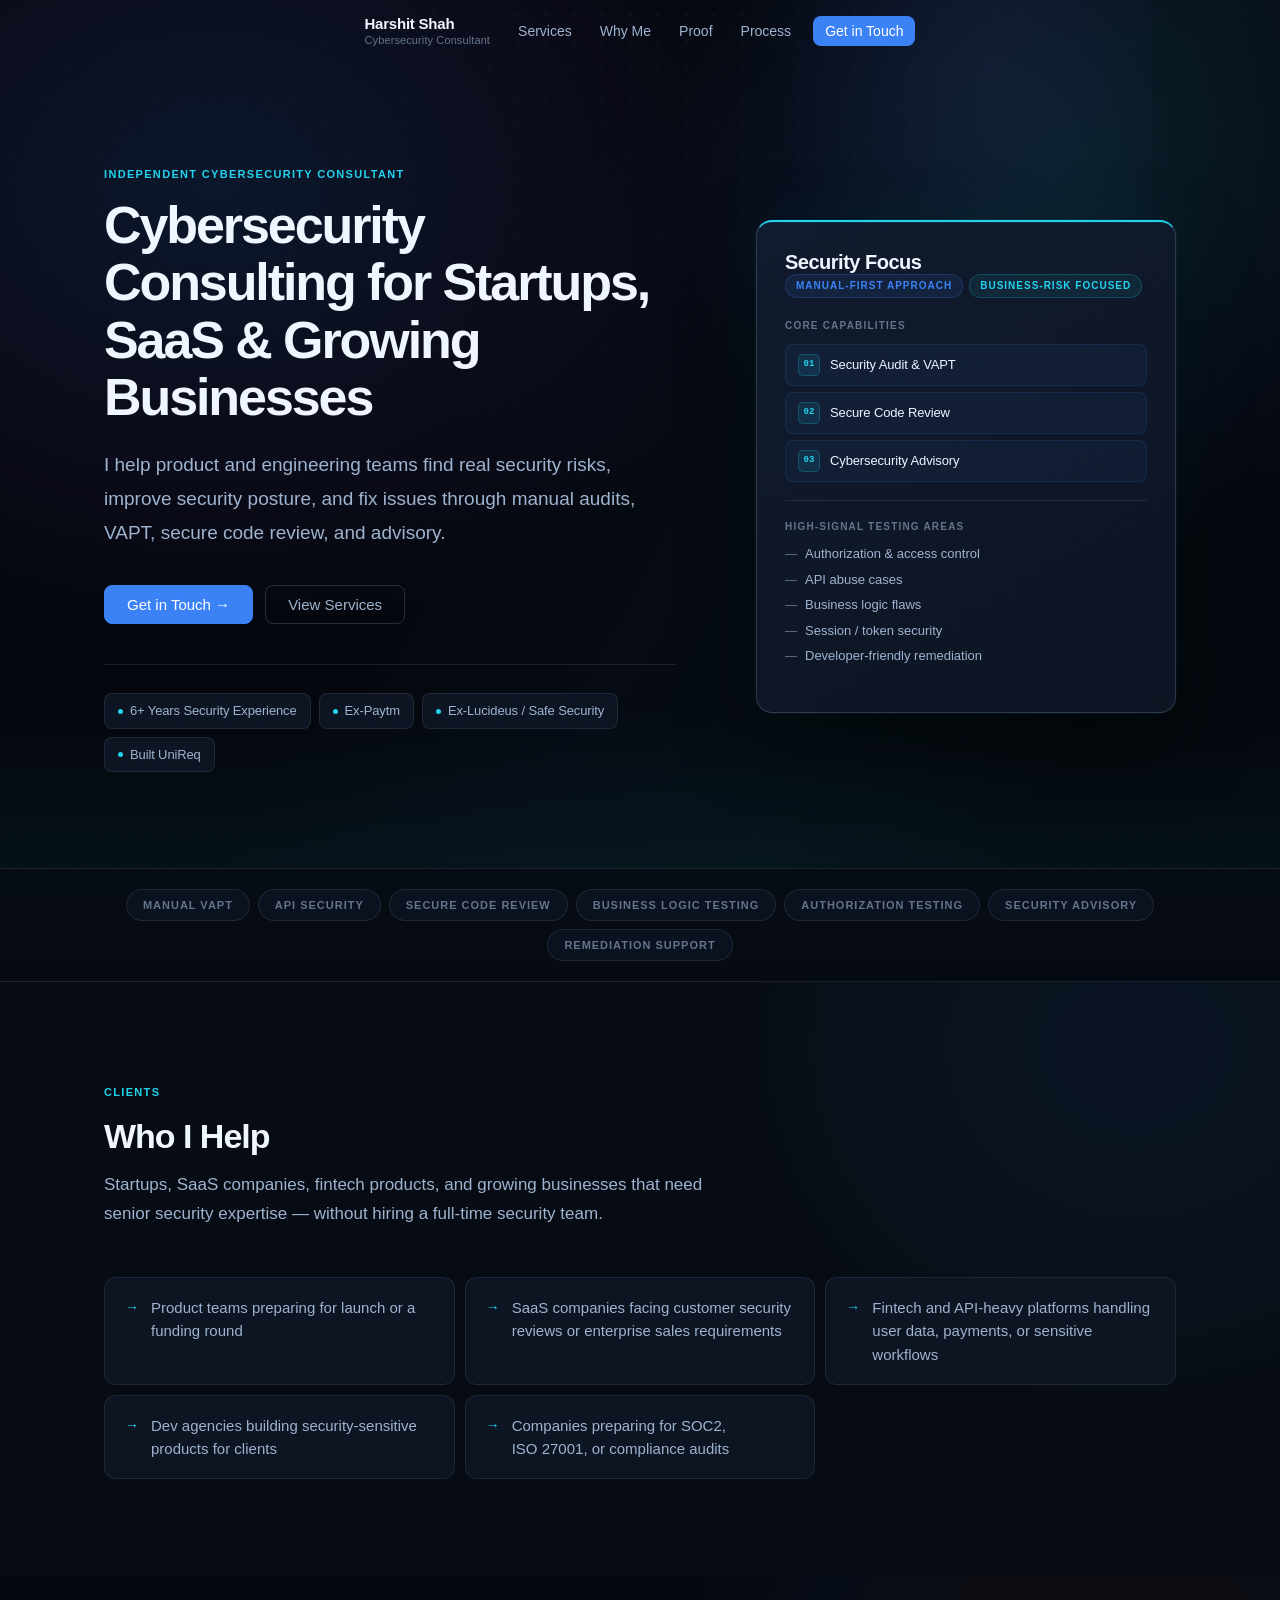
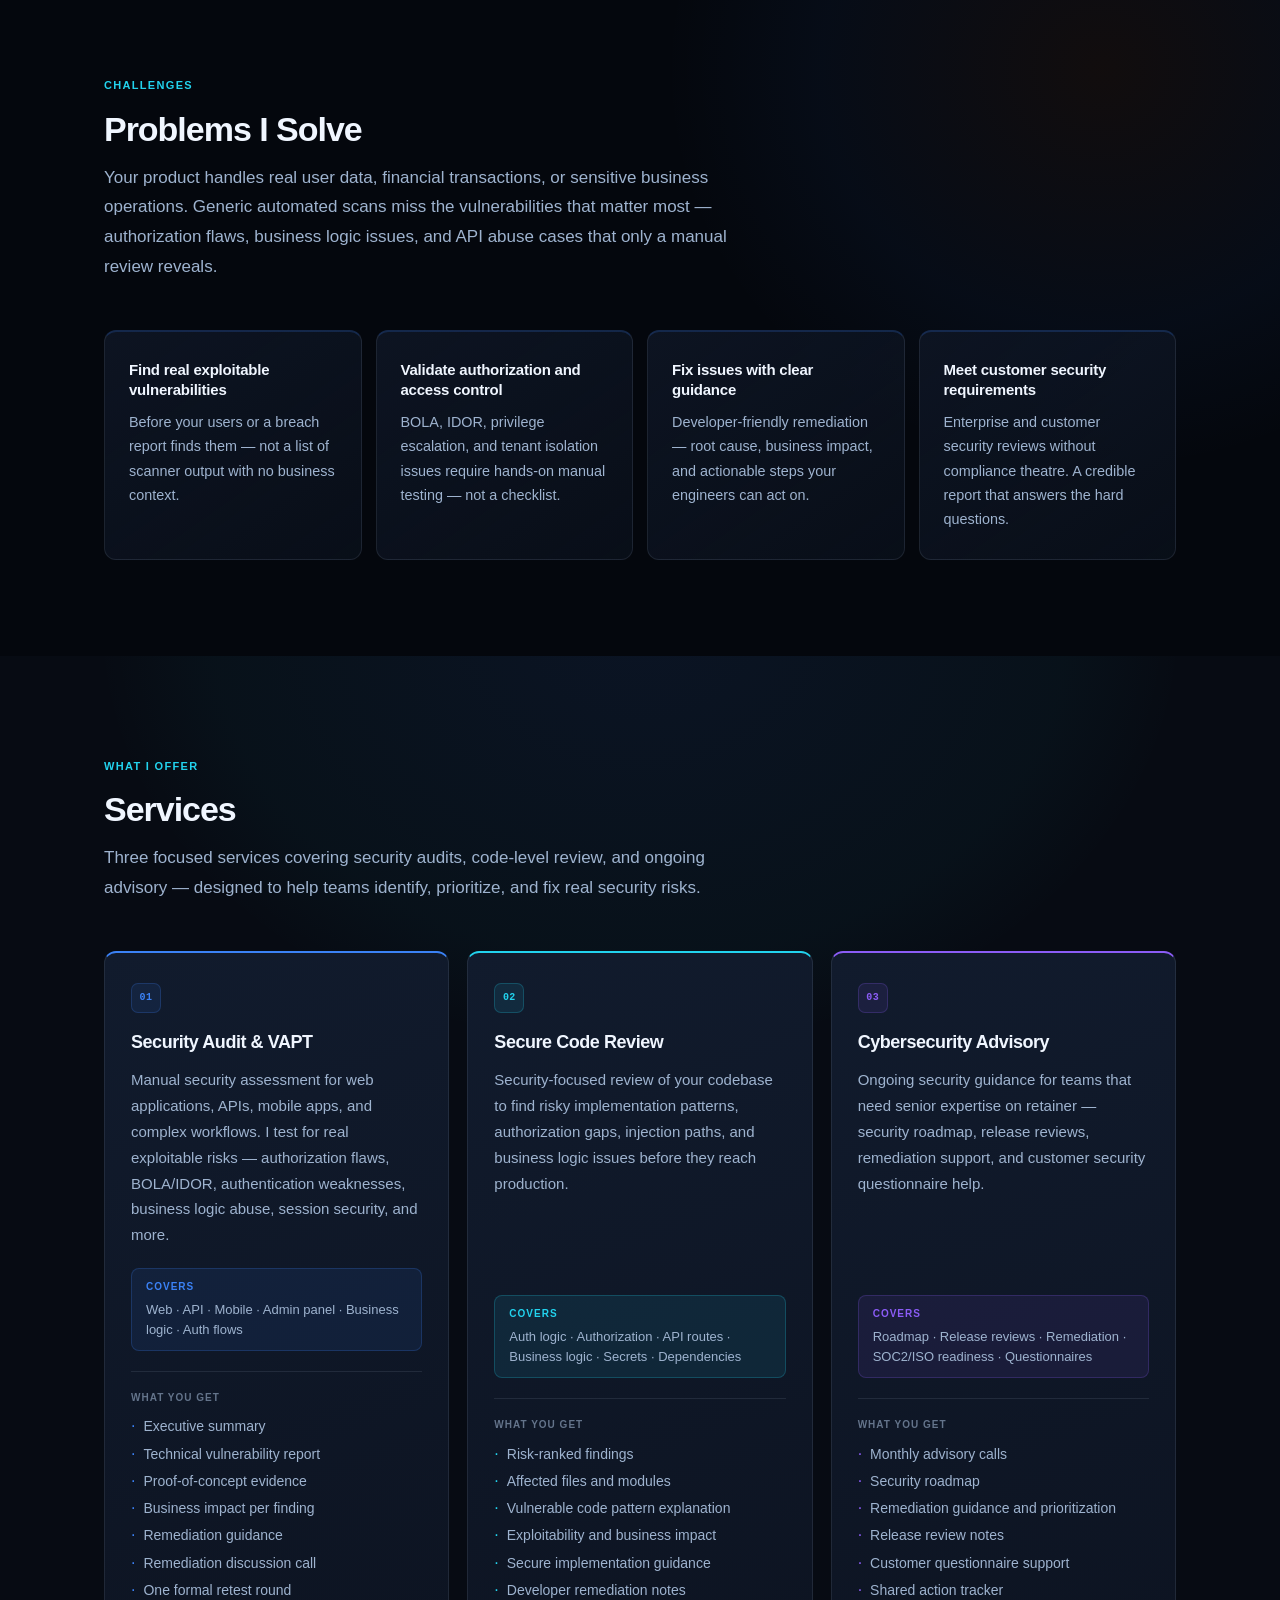
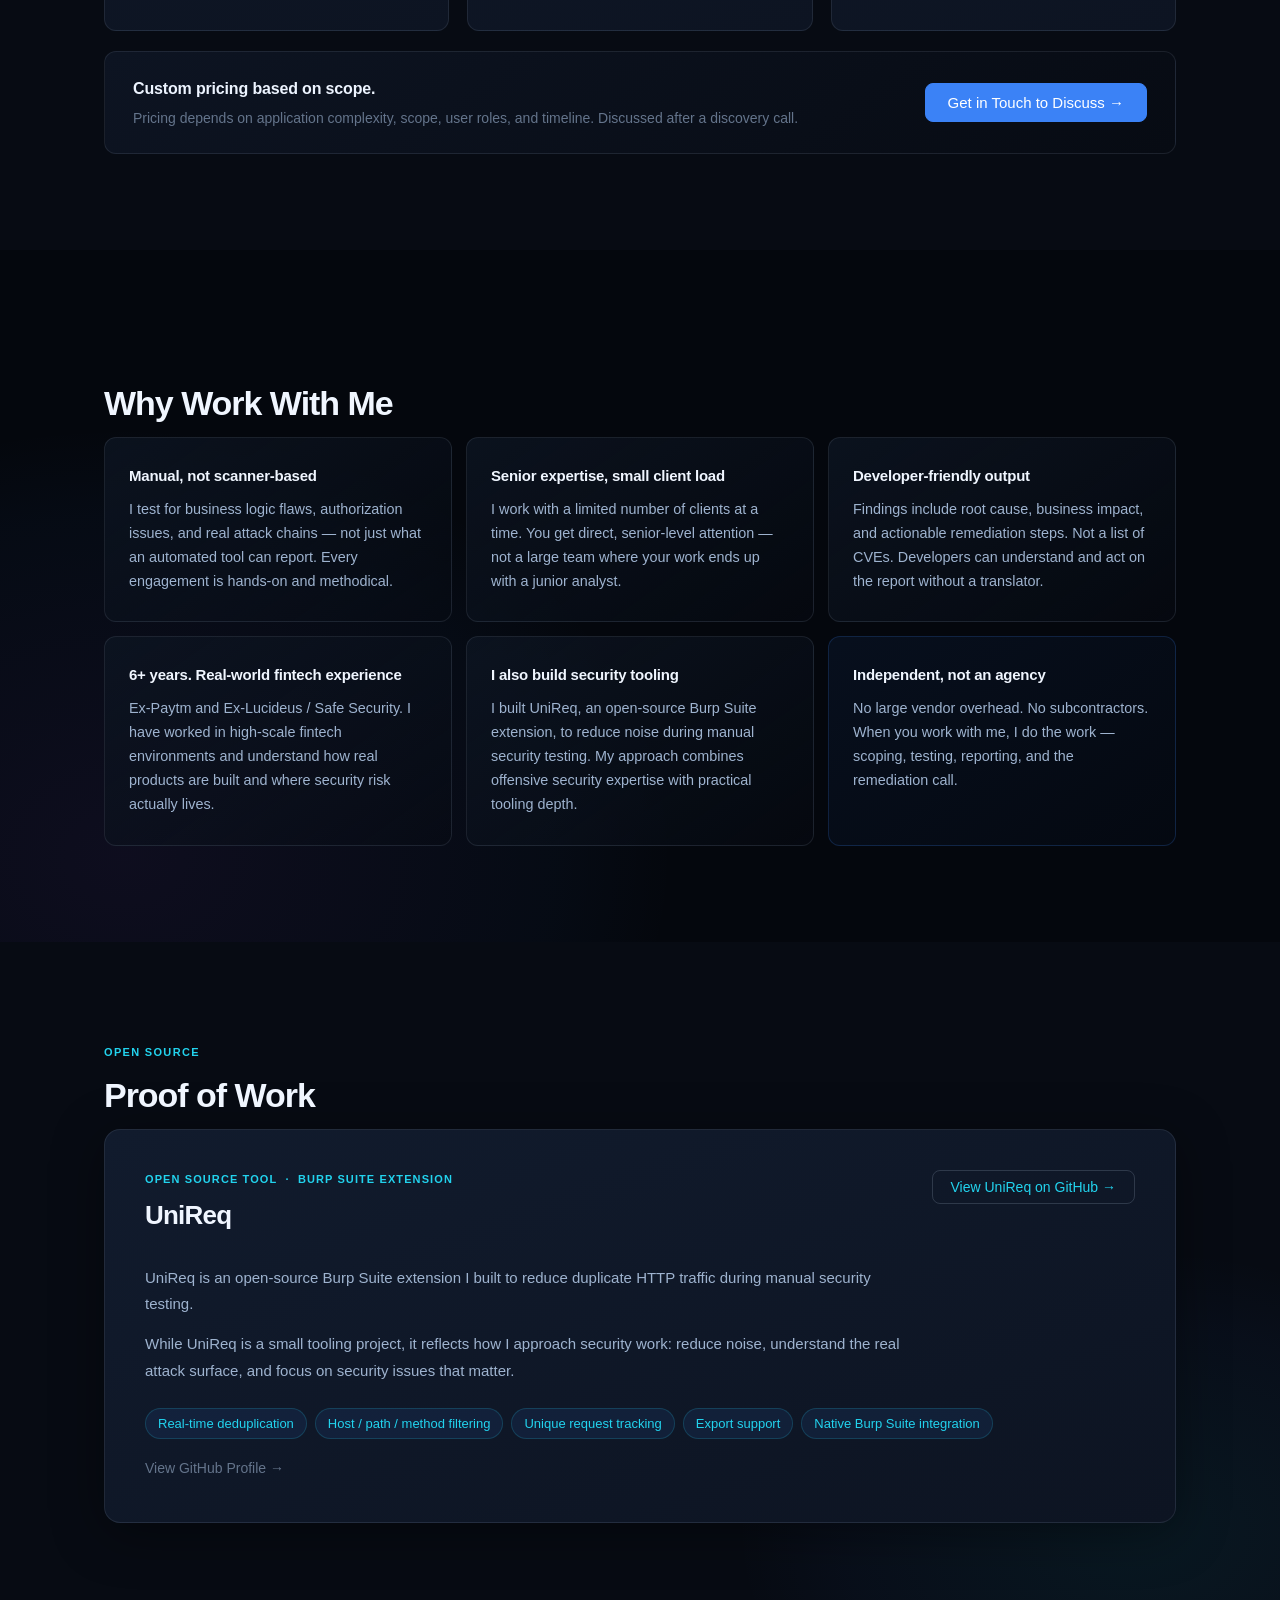
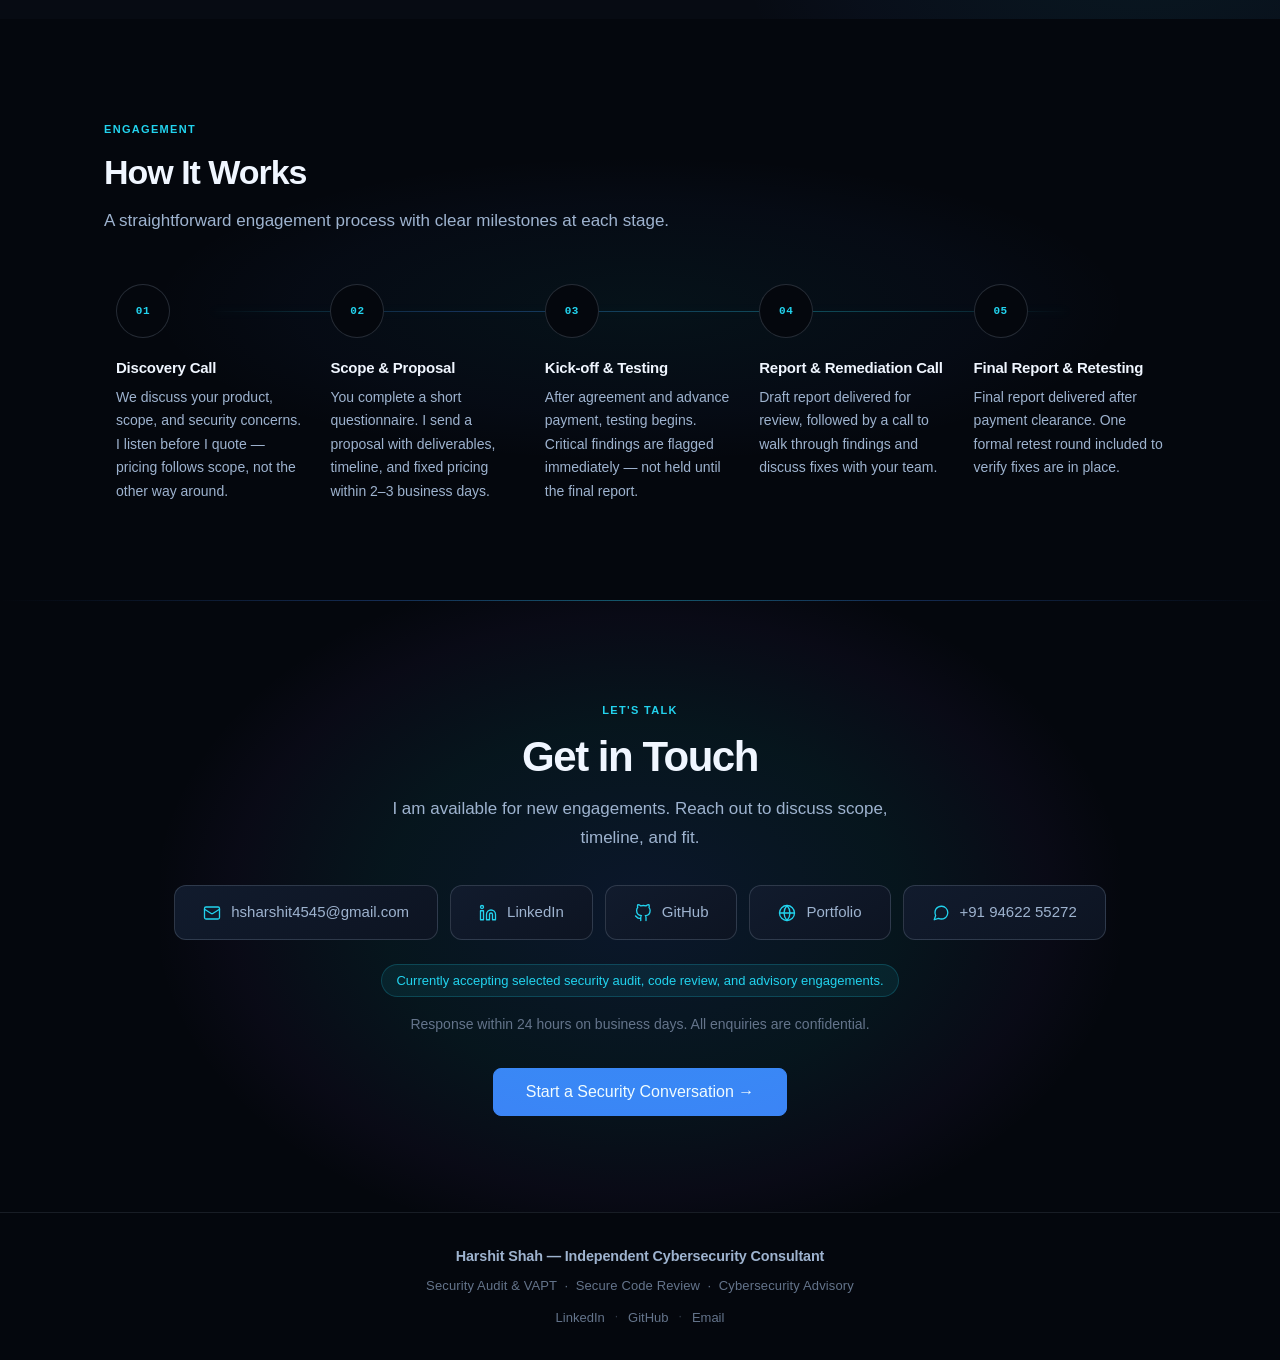
==== commit 8be0796c: "Add WhatsApp contact card; apply premium CSS redesign - Contact section: added Phone / WhatsApp card" ====
--- a/index.html
+++ b/index.html
@@ -471,11 +471,17 @@
             </span>
             <span>GitHub</span>
           </a>
-          <a href="https://johnfire45.github.io" class="contact-link" target="_blank" rel="noopener noreferrer">
+          <a href="https://johnfire45.github.io/portfolio/" class="contact-link" target="_blank" rel="noopener noreferrer">
             <span class="contact-icon-wrap" aria-hidden="true">
               <svg width="18" height="18" viewBox="0 0 24 24" fill="none" stroke="currentColor" stroke-width="1.75" stroke-linecap="round" stroke-linejoin="round"><circle cx="12" cy="12" r="10"/><line x1="2" y1="12" x2="22" y2="12"/><path d="M12 2a15.3 15.3 0 0 1 4 10 15.3 15.3 0 0 1-4 10 15.3 15.3 0 0 1-4-10 15.3 15.3 0 0 1 4-10z"/></svg>
             </span>
             <span>Portfolio</span>
+          </a>
+          <a href="https://wa.me/919462255272" class="contact-link" target="_blank" rel="noopener noreferrer">
+            <span class="contact-icon-wrap" aria-hidden="true">
+              <svg width="18" height="18" viewBox="0 0 24 24" fill="none" stroke="currentColor" stroke-width="1.75" stroke-linecap="round" stroke-linejoin="round"><path d="M21 11.5a8.38 8.38 0 0 1-.9 3.8 8.5 8.5 0 0 1-7.6 4.7 8.38 8.38 0 0 1-3.8-.9L3 21l1.9-5.7a8.38 8.38 0 0 1-.9-3.8 8.5 8.5 0 0 1 4.7-7.6 8.38 8.38 0 0 1 3.8-.9h.5a8.48 8.48 0 0 1 8 8v.5z"/></svg>
+            </span>
+            <span>+91 94622 55272</span>
           </a>
         </div>
         <p class="contact-availability reveal" style="transition-delay:230ms">Currently accepting selected security audit, code review, and advisory engagements.</p>
--- a/styles.css
+++ b/styles.css
@@ -14,8 +14,8 @@
   --bg-alt:         #070b13;
 
   /* Surface ladder */
-  --surface:        #0d1524;
-  --surface-2:      #111c2e;
+  --surface:        #0d1422;
+  --surface-2:      #111b2d;
   --surface-hover:  #17263d;
 
   /* Borders */
@@ -37,10 +37,14 @@
   /* Depth accent — violet */
   --accent-purple:  #8b5cf6;
 
+  /* Warm accent — used sparingly for depth only */
+  --accent-warm:     #f97316;
+  --accent-warm-dim: rgba(249, 115, 22, 0.06);
+
   /* Text */
   --text:           #edf4ff;
   --text-2:         #9eb3cf;
-  --text-3:         #60748f;
+  --text-3:         #64748b;
   --white:          #f0f6ff;
 
   /* Typography — system font stack only */
@@ -97,6 +101,18 @@
   overflow: hidden;
 }
 
+/* Grain/noise overlay — subtle texture across the full page */
+body::before {
+  content: '';
+  position: fixed;
+  inset: 0;
+  background-image: url("data:image/svg+xml,%3Csvg xmlns='http://www.w3.org/2000/svg' width='300' height='300'%3E%3Cfilter id='n'%3E%3CfeTurbulence type='fractalNoise' baseFrequency='0.75' numOctaves='4' stitchTiles='stitch'/%3E%3C/filter%3E%3Crect width='300' height='300' filter='url(%23n)' opacity='1'/%3E%3C/svg%3E");
+  opacity: 0.032;
+  pointer-events: none;
+  z-index: 9999;
+  mix-blend-mode: soft-light;
+}
+
 a {
   color: inherit;
   text-decoration: none;
@@ -126,6 +142,7 @@
 
 .section {
   padding: var(--section-y) 0;
+  position: relative;
 }
 
 .section-alt {
@@ -161,6 +178,134 @@
   line-height: 1.75;
   margin-bottom: 48px;
 }
+
+/* ----------------------------------------------------------------
+   Section ambient glows — site-wide visual identity
+   Each section gets a unique radial glow character.
+   Pseudo-elements sit below section content (z-index: 0).
+---------------------------------------------------------------- */
+
+/* Who I Help — blue from top-right */
+#who { overflow: hidden; }
+#who::before {
+  content: '';
+  position: absolute;
+  top: -60px;
+  right: -80px;
+  width: 640px;
+  height: 500px;
+  background: radial-gradient(
+    ellipse at 65% 25%,
+    rgba(59, 130, 246, 0.07) 0%,
+    rgba(34, 211, 238, 0.03) 50%,
+    transparent 70%
+  );
+  pointer-events: none;
+  z-index: 0;
+}
+#who > .container { position: relative; z-index: 1; }
+
+/* Problems I Solve — warm amber depth + blue, top-right */
+#problems { overflow: hidden; }
+#problems::before {
+  content: '';
+  position: absolute;
+  top: -40px;
+  right: -60px;
+  width: 680px;
+  height: 540px;
+  background: radial-gradient(
+    ellipse at 65% 25%,
+    rgba(249, 115, 22, 0.055) 0%,
+    rgba(59, 130, 246, 0.045) 45%,
+    transparent 70%
+  );
+  pointer-events: none;
+  z-index: 0;
+}
+#problems > .container { position: relative; z-index: 1; }
+
+/* Services — centered blue bloom from top */
+#services { overflow: hidden; }
+#services::before {
+  content: '';
+  position: absolute;
+  top: -80px;
+  left: 50%;
+  transform: translateX(-50%);
+  width: 1100px;
+  height: 480px;
+  background: radial-gradient(
+    ellipse at 50% 10%,
+    rgba(59, 130, 246, 0.075) 0%,
+    rgba(34, 211, 238, 0.03) 55%,
+    transparent 70%
+  );
+  pointer-events: none;
+  z-index: 0;
+}
+#services > .container { position: relative; z-index: 1; }
+
+/* Why Work With Me — violet from bottom-left */
+#why { overflow: hidden; }
+#why::before {
+  content: '';
+  position: absolute;
+  bottom: -60px;
+  left: -60px;
+  width: 740px;
+  height: 580px;
+  background: radial-gradient(
+    ellipse at 25% 75%,
+    rgba(139, 92, 246, 0.075) 0%,
+    rgba(59, 130, 246, 0.03) 55%,
+    transparent 70%
+  );
+  pointer-events: none;
+  z-index: 0;
+}
+#why > .container { position: relative; z-index: 1; }
+
+/* Proof of Work — cyan from bottom-right */
+#work { overflow: hidden; }
+#work::before {
+  content: '';
+  position: absolute;
+  bottom: -40px;
+  right: -40px;
+  width: 600px;
+  height: 420px;
+  background: radial-gradient(
+    ellipse at 70% 70%,
+    rgba(34, 211, 238, 0.065) 0%,
+    rgba(59, 130, 246, 0.03) 50%,
+    transparent 68%
+  );
+  pointer-events: none;
+  z-index: 0;
+}
+#work > .container { position: relative; z-index: 1; }
+
+/* Process — centered cyan along the timeline */
+#process { overflow: hidden; }
+#process::before {
+  content: '';
+  position: absolute;
+  top: 50%;
+  left: 50%;
+  transform: translate(-50%, -50%);
+  width: 960px;
+  height: 300px;
+  background: radial-gradient(
+    ellipse at center,
+    rgba(34, 211, 238, 0.055) 0%,
+    rgba(59, 130, 246, 0.03) 50%,
+    transparent 72%
+  );
+  pointer-events: none;
+  z-index: 0;
+}
+#process > .container { position: relative; z-index: 1; }
 
 /* ----------------------------------------------------------------
    Scroll Reveal — progressive enhancement
@@ -784,8 +929,14 @@
 .cap-rail {
   border-top: 1px solid var(--border);
   border-bottom: 1px solid var(--border);
-  background-color: var(--bg-alt);
-  padding: 18px 0;
+  background: linear-gradient(
+    to bottom,
+    rgba(34, 211, 238, 0.028) 0%,
+    var(--bg-alt) 40%,
+    var(--bg-alt) 60%,
+    rgba(59, 130, 246, 0.022) 100%
+  );
+  padding: 20px 0;
 }
 
 .cap-pills {
@@ -867,8 +1018,9 @@
 
 .problem-card {
   padding: 28px 24px;
-  background: linear-gradient(145deg, var(--surface) 0%, rgba(13, 21, 36, 0.55) 100%);
+  background: linear-gradient(145deg, var(--surface) 0%, rgba(13, 21, 34, 0.55) 100%);
   border: 1px solid var(--border);
+  border-top: 2px solid rgba(59, 130, 246, 0.22);
   border-radius: var(--radius-lg);
   transition:
     border-color var(--ease-md),
@@ -879,8 +1031,11 @@
 
 .problem-card:hover {
   border-color: var(--border-strong);
+  border-top-color: rgba(59, 130, 246, 0.50);
   background: linear-gradient(145deg, var(--surface-2) 0%, var(--surface) 100%);
-  box-shadow: 0 10px 36px rgba(0, 0, 0, 0.38);
+  box-shadow:
+    0 10px 36px rgba(0, 0, 0, 0.38),
+    0 0 28px rgba(59, 130, 246, 0.08);
   transform: translateY(-2px);
 }
 
@@ -1091,7 +1246,7 @@
   padding: 28px 24px;
   border: 1px solid var(--border);
   border-radius: var(--radius-lg);
-  background: transparent;
+  background: linear-gradient(145deg, rgba(13, 21, 34, 0.82) 0%, rgba(7, 11, 19, 0.45) 100%);
   transition:
     border-color var(--ease-md),
     background var(--ease-md),
@@ -1101,8 +1256,8 @@
 
 .why-item:hover {
   border-color: var(--border-strong);
-  background: linear-gradient(145deg, var(--surface) 0%, transparent 100%);
-  box-shadow: 0 8px 28px rgba(0, 0, 0, 0.30);
+  background: linear-gradient(145deg, var(--surface) 0%, rgba(13, 21, 34, 0.70) 100%);
+  box-shadow: 0 8px 28px rgba(0, 0, 0, 0.36), 0 0 20px rgba(59, 130, 246, 0.05);
   transform: translateY(-2px);
 }
 
@@ -1224,10 +1379,13 @@
   background: linear-gradient(
     to right,
     transparent,
-    var(--border-strong) 10%,
-    var(--border-strong) 90%,
+    rgba(34, 211, 238, 0.15) 10%,
+    rgba(59, 130, 246, 0.30) 30%,
+    rgba(34, 211, 238, 0.30) 70%,
+    rgba(34, 211, 238, 0.15) 90%,
     transparent
   );
+  box-shadow: 0 0 10px rgba(34, 211, 238, 0.14);
   z-index: 0;
   pointer-events: none;
 }
@@ -1289,18 +1447,37 @@
   overflow: hidden;
 }
 
+.section-contact::before {
+  content: '';
+  position: absolute;
+  top: 0;
+  left: 0;
+  right: 0;
+  height: 1px;
+  background: linear-gradient(
+    to right,
+    transparent,
+    rgba(59, 130, 246, 0.30) 30%,
+    rgba(34, 211, 238, 0.40) 50%,
+    rgba(59, 130, 246, 0.30) 70%,
+    transparent
+  );
+  pointer-events: none;
+}
+
 .contact-glow {
   position: absolute;
   top: 50%;
   left: 50%;
   transform: translate(-50%, -50%);
-  width: 700px;
-  height: 500px;
+  width: 960px;
+  height: 680px;
   background: radial-gradient(
     ellipse at center,
-    rgba(59, 130, 246, 0.08) 0%,
-    rgba(34, 211, 238, 0.04) 45%,
-    transparent 70%
+    rgba(59, 130, 246, 0.13) 0%,
+    rgba(34, 211, 238, 0.07) 38%,
+    rgba(139, 92, 246, 0.04) 60%,
+    transparent 72%
   );
   pointer-events: none;
 }
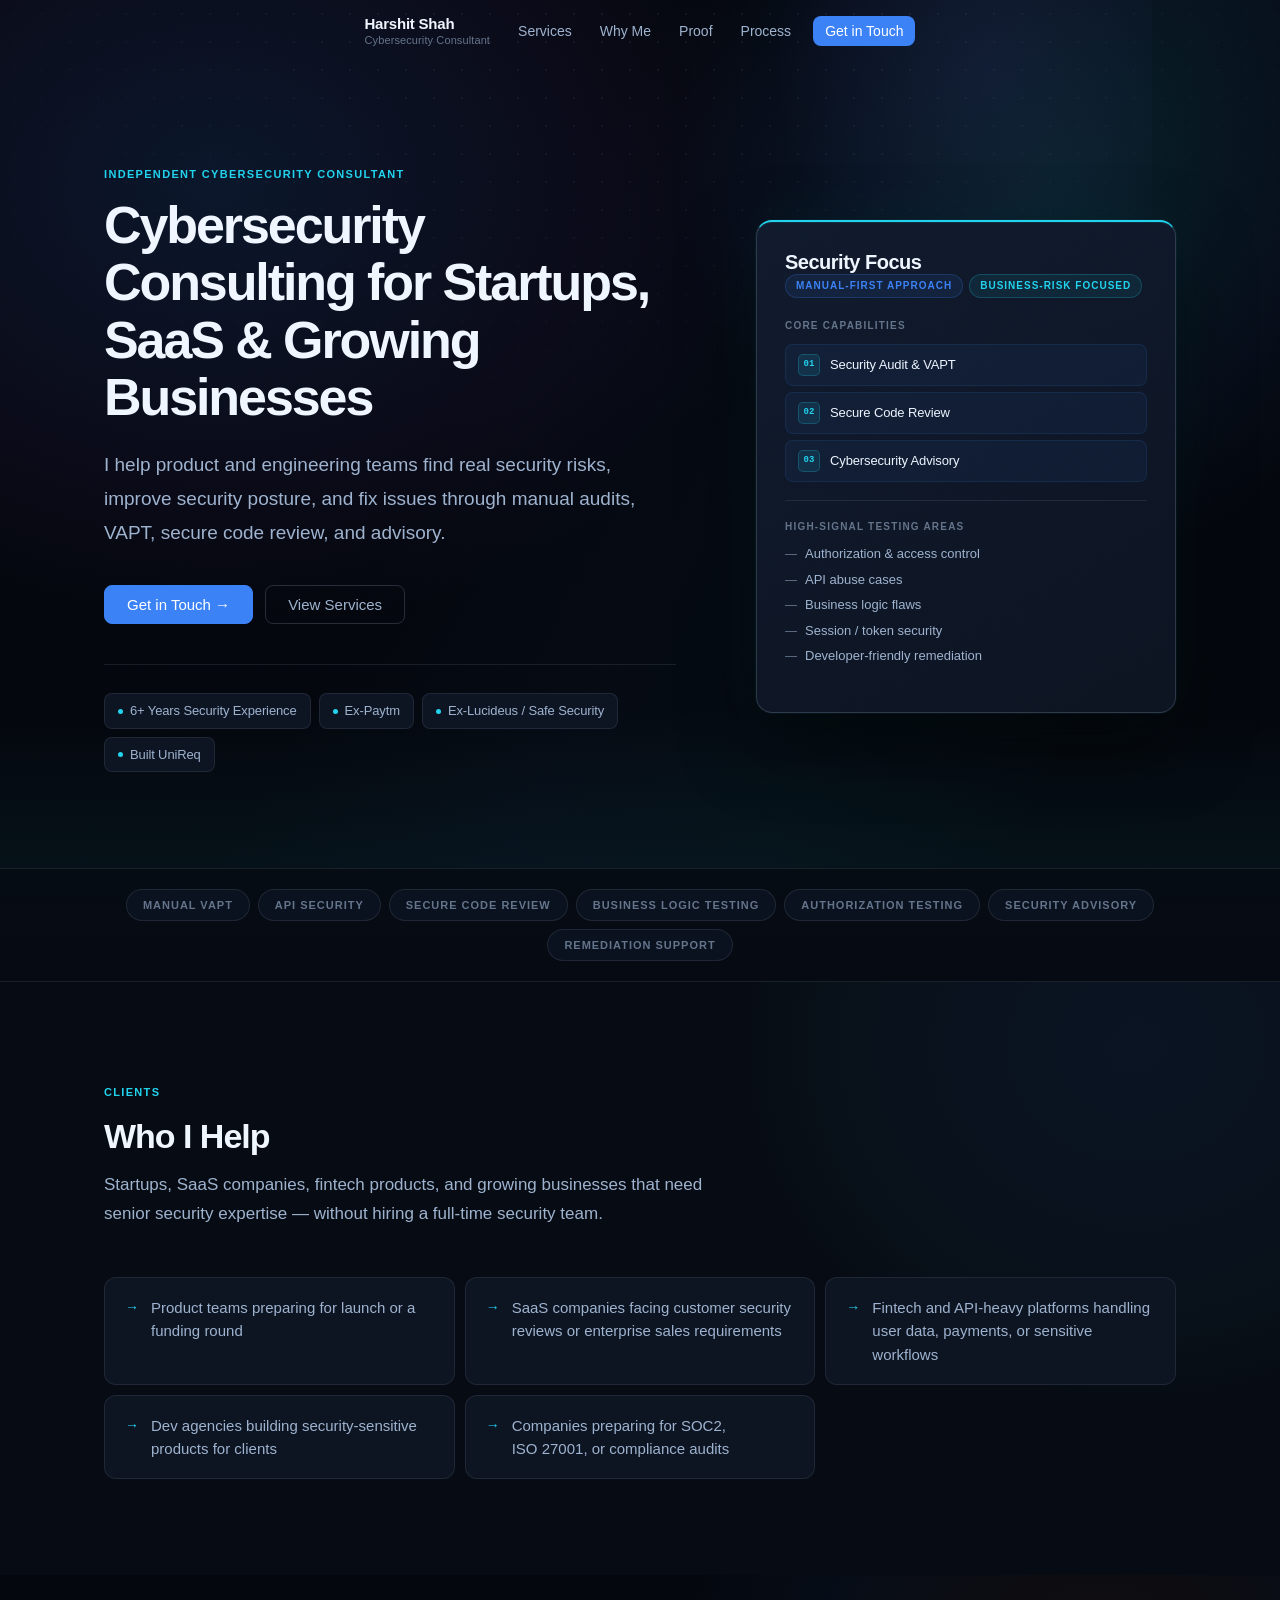
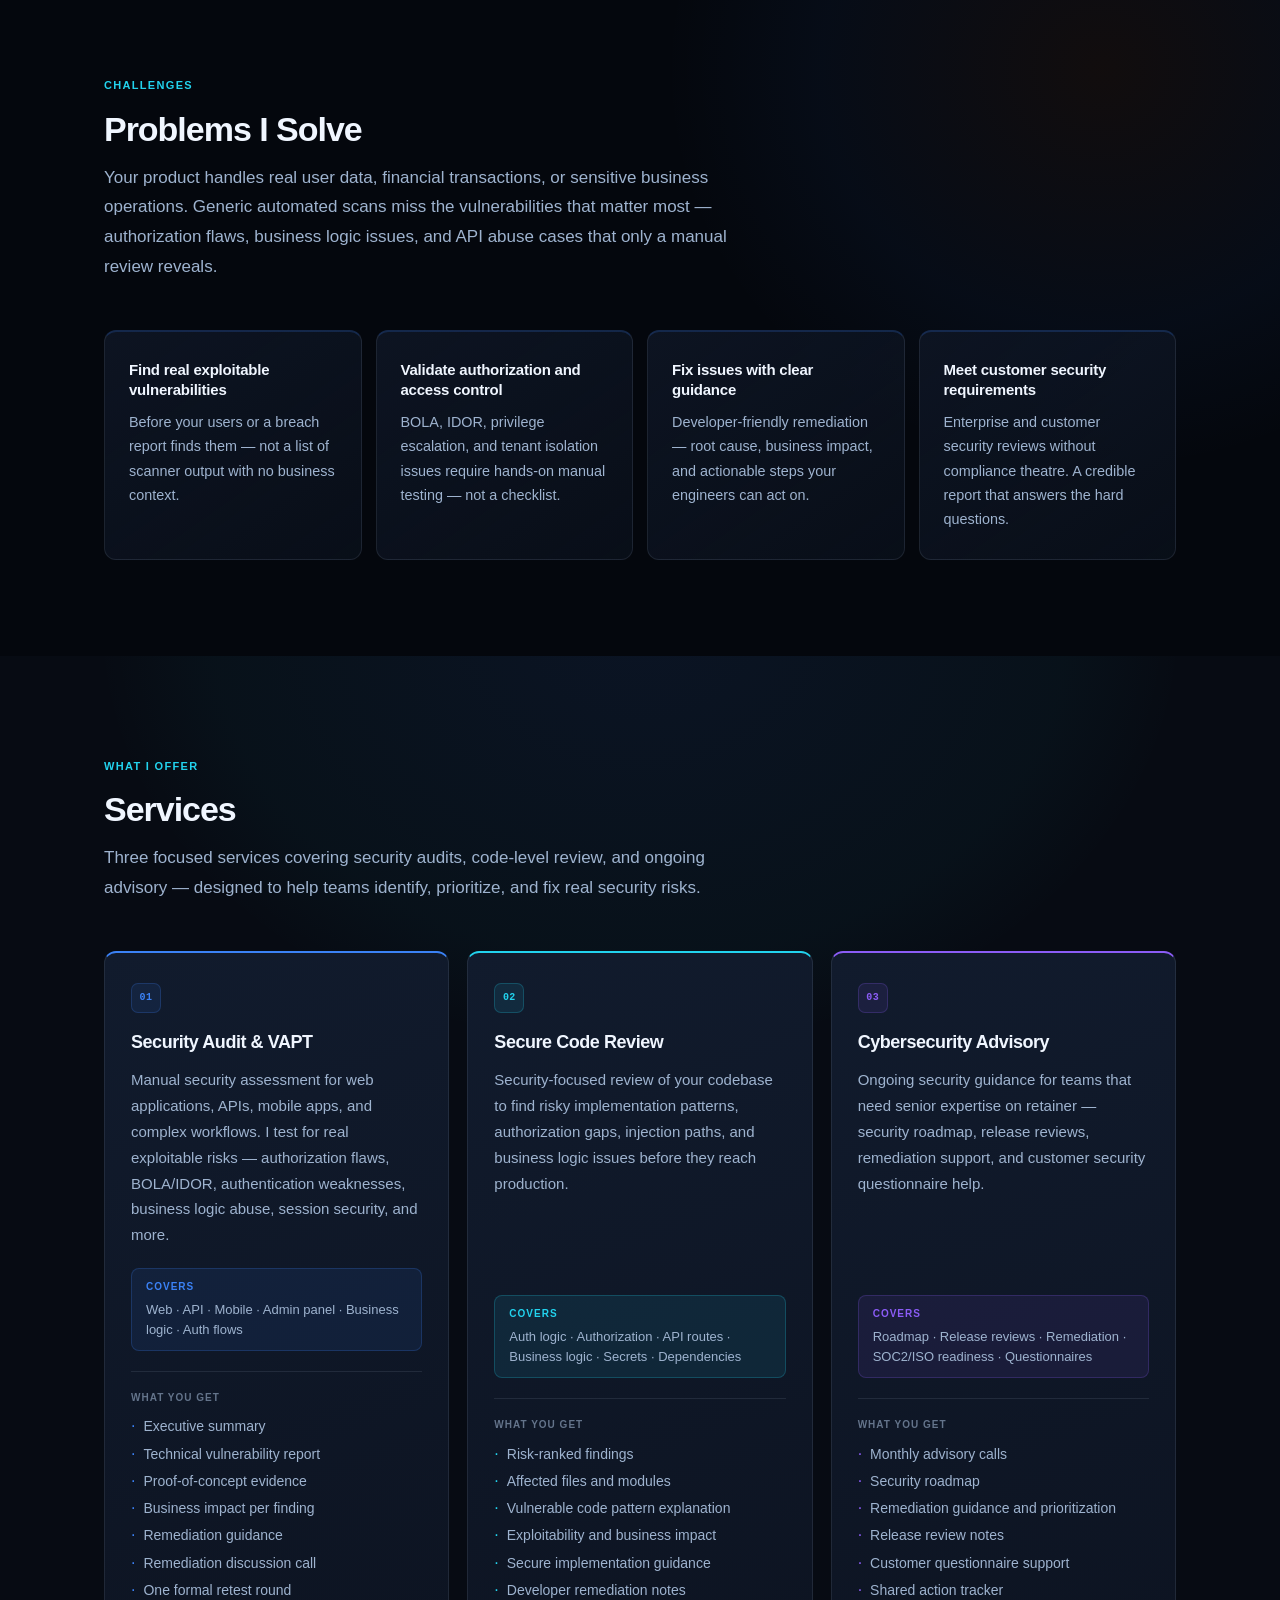
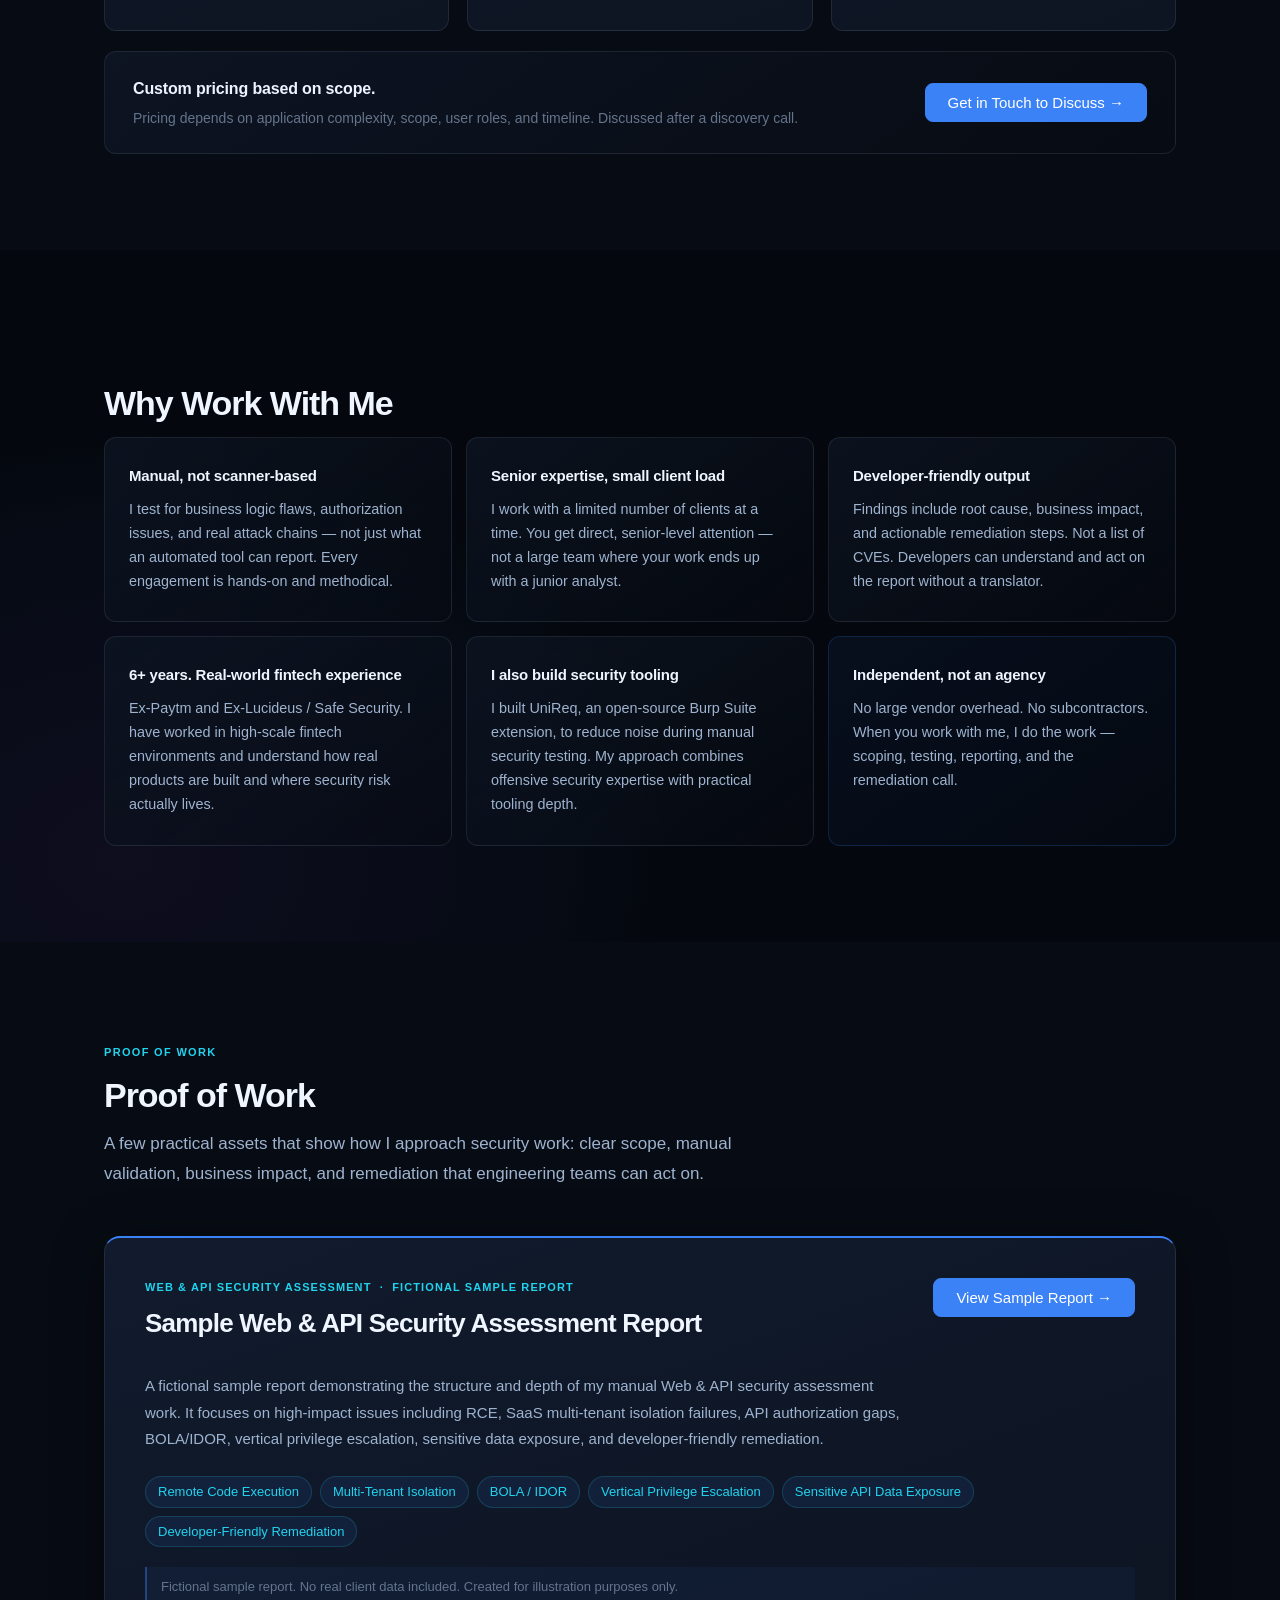
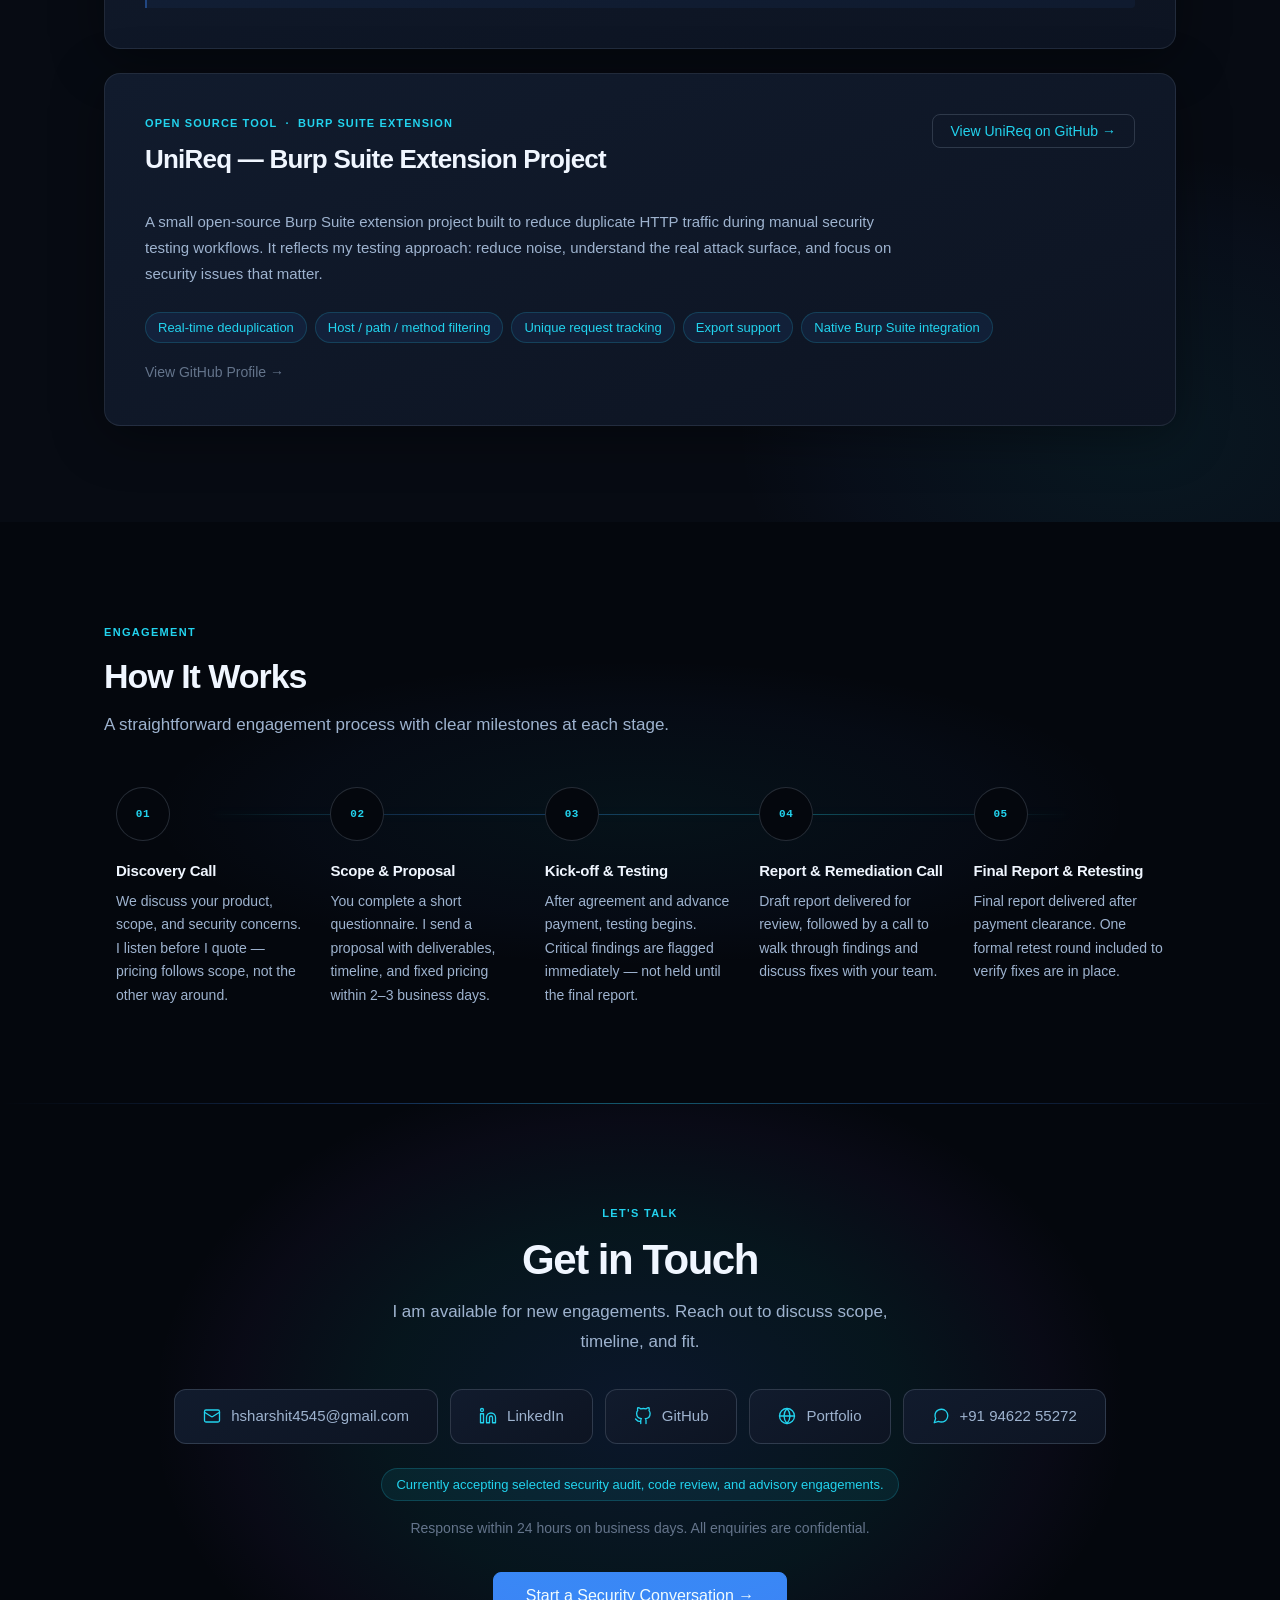
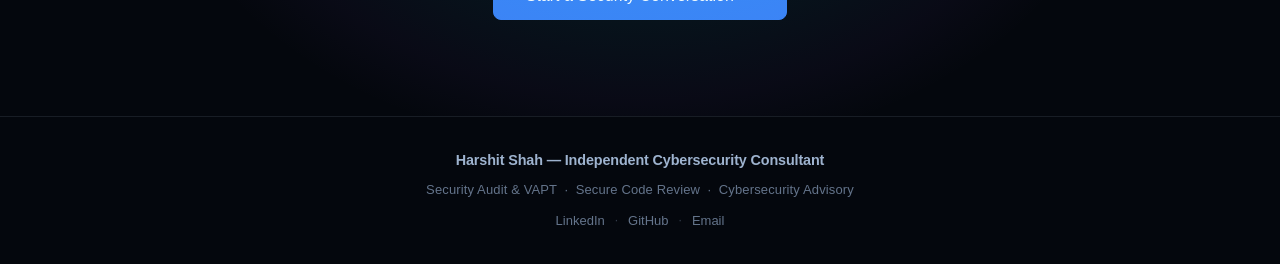
==== commit 91620f78: "Add sample Web & API security assessment report to Proof of Work section - New primary work card lin" ====
--- a/index.html
+++ b/index.html
@@ -351,13 +351,48 @@
     ============================================================ -->
     <section id="work" class="section section-alt">
       <div class="container">
-        <p class="eyebrow reveal">Open Source</p>
+        <p class="eyebrow reveal">Proof of Work</p>
         <h2 class="section-heading reveal" style="transition-delay:50ms">Proof of Work</h2>
-        <div class="work-card reveal" style="transition-delay:120ms">
+        <p class="section-intro reveal" style="transition-delay:80ms">
+          A few practical assets that show how I approach security work: clear scope, manual validation, business impact, and remediation that engineering teams can act on.
+        </p>
+
+        <!-- Sample Report Card (primary) -->
+        <div class="work-card work-card--primary reveal" style="transition-delay:140ms">
+          <div class="work-card-header">
+            <div class="work-card-meta">
+              <p class="work-label">Web &amp; API Security Assessment &nbsp;&middot;&nbsp; Fictional Sample Report</p>
+              <h3 class="work-title">Sample Web &amp; API Security Assessment Report</h3>
+            </div>
+            <a href="/assets/reports/Sample%20VAPT%20Report.pdf" class="btn btn-primary" target="_blank" rel="noopener noreferrer">
+              View Sample Report &rarr;
+            </a>
+          </div>
+
+          <p class="work-desc">
+            A fictional sample report demonstrating the structure and depth of my manual Web &amp; API security assessment work. It focuses on high-impact issues including RCE, SaaS multi-tenant isolation failures, API authorization gaps, BOLA/IDOR, vertical privilege escalation, sensitive data exposure, and developer-friendly remediation.
+          </p>
+
+          <div class="work-features" role="list" aria-label="Finding highlights">
+            <span class="tag" role="listitem">Remote Code Execution</span>
+            <span class="tag" role="listitem">Multi-Tenant Isolation</span>
+            <span class="tag" role="listitem">BOLA / IDOR</span>
+            <span class="tag" role="listitem">Vertical Privilege Escalation</span>
+            <span class="tag" role="listitem">Sensitive API Data Exposure</span>
+            <span class="tag" role="listitem">Developer-Friendly Remediation</span>
+          </div>
+
+          <p class="work-sample-note">
+            Fictional sample report. No real client data included. Created for illustration purposes only.
+          </p>
+        </div>
+
+        <!-- UniReq Card (secondary) -->
+        <div class="work-card reveal" style="transition-delay:220ms">
           <div class="work-card-header">
             <div class="work-card-meta">
               <p class="work-label">Open Source Tool &nbsp;&middot;&nbsp; Burp Suite Extension</p>
-              <h3 class="work-title">UniReq</h3>
+              <h3 class="work-title">UniReq &mdash; Burp Suite Extension Project</h3>
             </div>
             <a href="https://github.com/Johnfire45/UniReq" class="btn btn-outline" target="_blank" rel="noopener noreferrer">
               View UniReq on GitHub &rarr;
@@ -365,10 +400,7 @@
           </div>
 
           <p class="work-desc">
-            UniReq is an open-source Burp Suite extension I built to reduce duplicate HTTP traffic during manual security testing.
-          </p>
-          <p class="work-desc">
-            While UniReq is a small tooling project, it reflects how I approach security work: reduce noise, understand the real attack surface, and focus on security issues that matter.
+            A small open-source Burp Suite extension project built to reduce duplicate HTTP traffic during manual security testing workflows. It reflects my testing approach: reduce noise, understand the real attack surface, and focus on security issues that matter.
           </p>
 
           <div class="work-features" role="list" aria-label="Key features">
@@ -382,6 +414,7 @@
             <a href="https://github.com/Johnfire45" class="work-profile-link" target="_blank" rel="noopener noreferrer">View GitHub Profile &rarr;</a>
           </p>
         </div>
+
       </div>
     </section>
 
--- a/styles.css
+++ b/styles.css
@@ -1359,6 +1359,25 @@
   color: var(--accent-2);
 }
 
+.work-card + .work-card {
+  margin-top: 24px;
+}
+
+.work-card--primary {
+  border-top: 2px solid var(--accent);
+}
+
+.work-sample-note {
+  margin-top: 20px;
+  padding: 10px 14px;
+  background: rgba(59, 130, 246, 0.06);
+  border-left: 2px solid rgba(59, 130, 246, 0.4);
+  border-radius: 0 4px 4px 0;
+  font-size: 0.8125rem;
+  color: var(--text-3);
+  line-height: 1.6;
+}
+
 /* ----------------------------------------------------------------
    Process
 ---------------------------------------------------------------- */
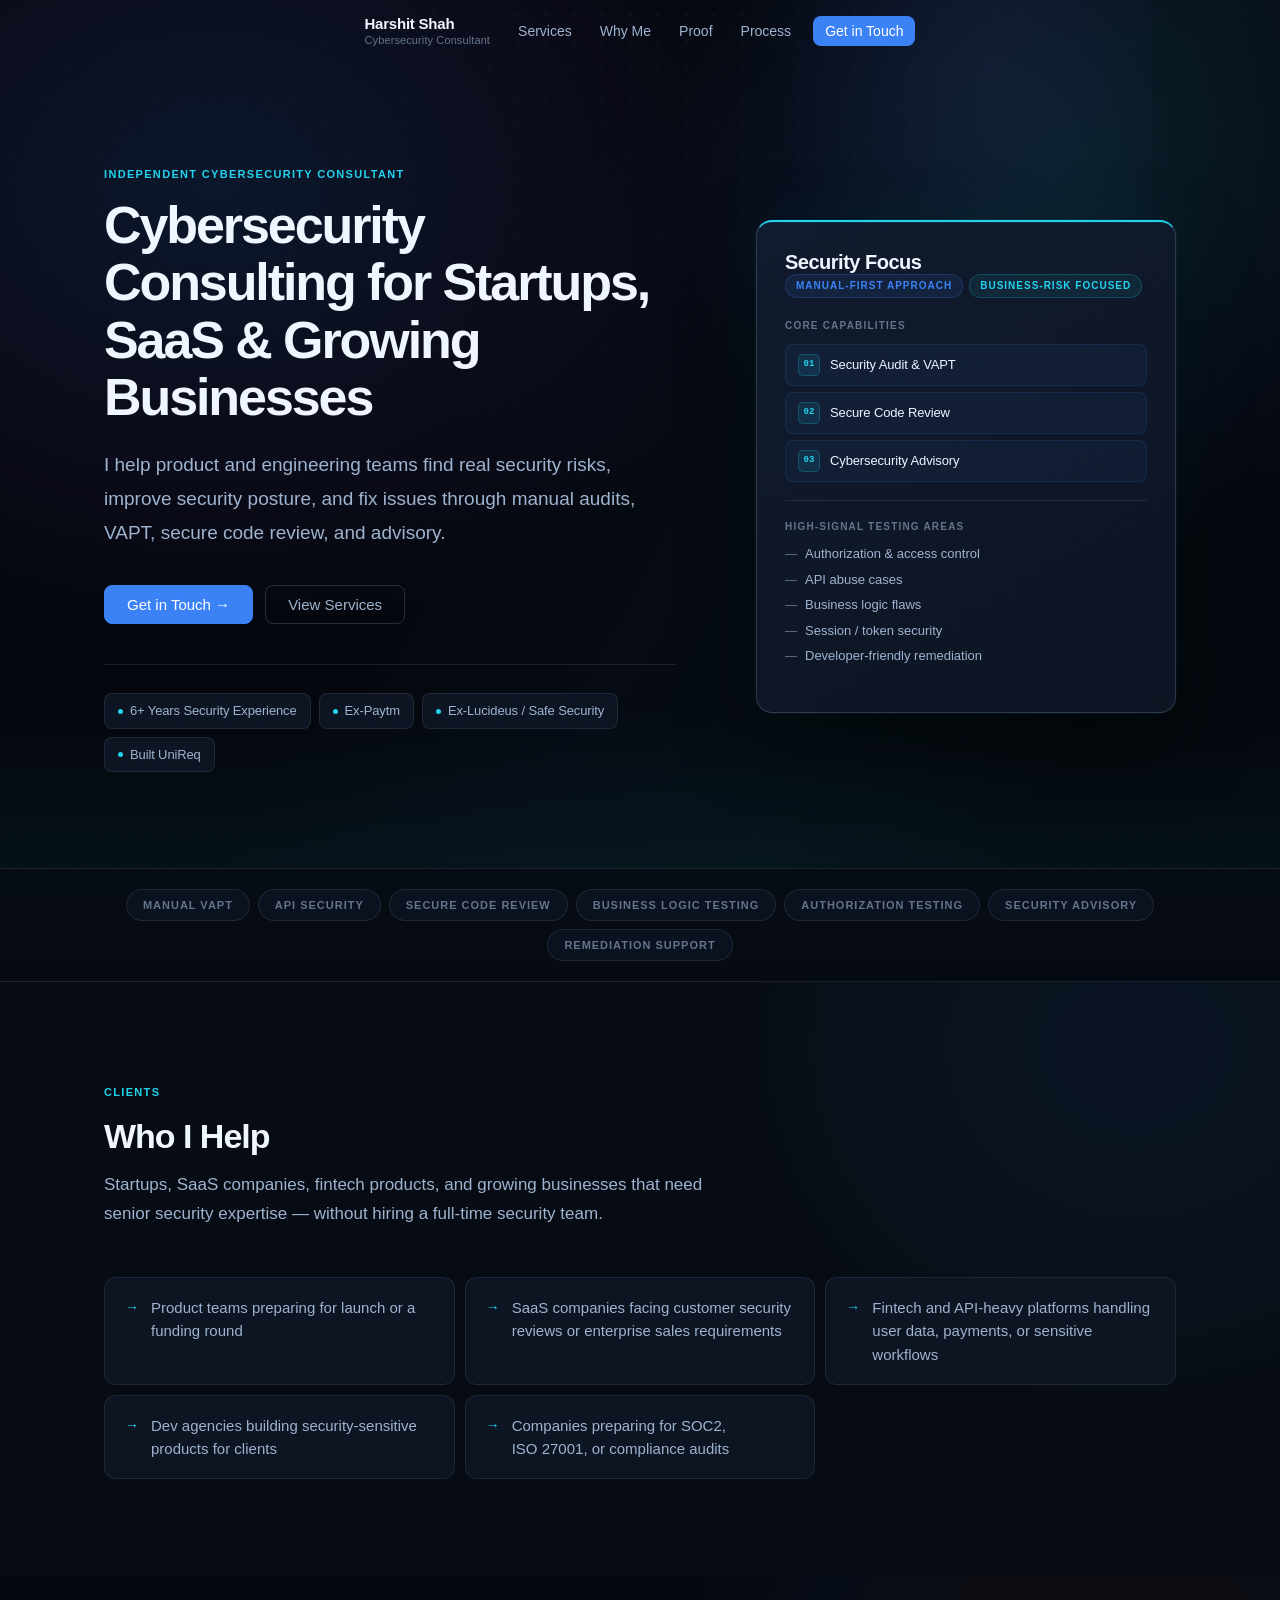
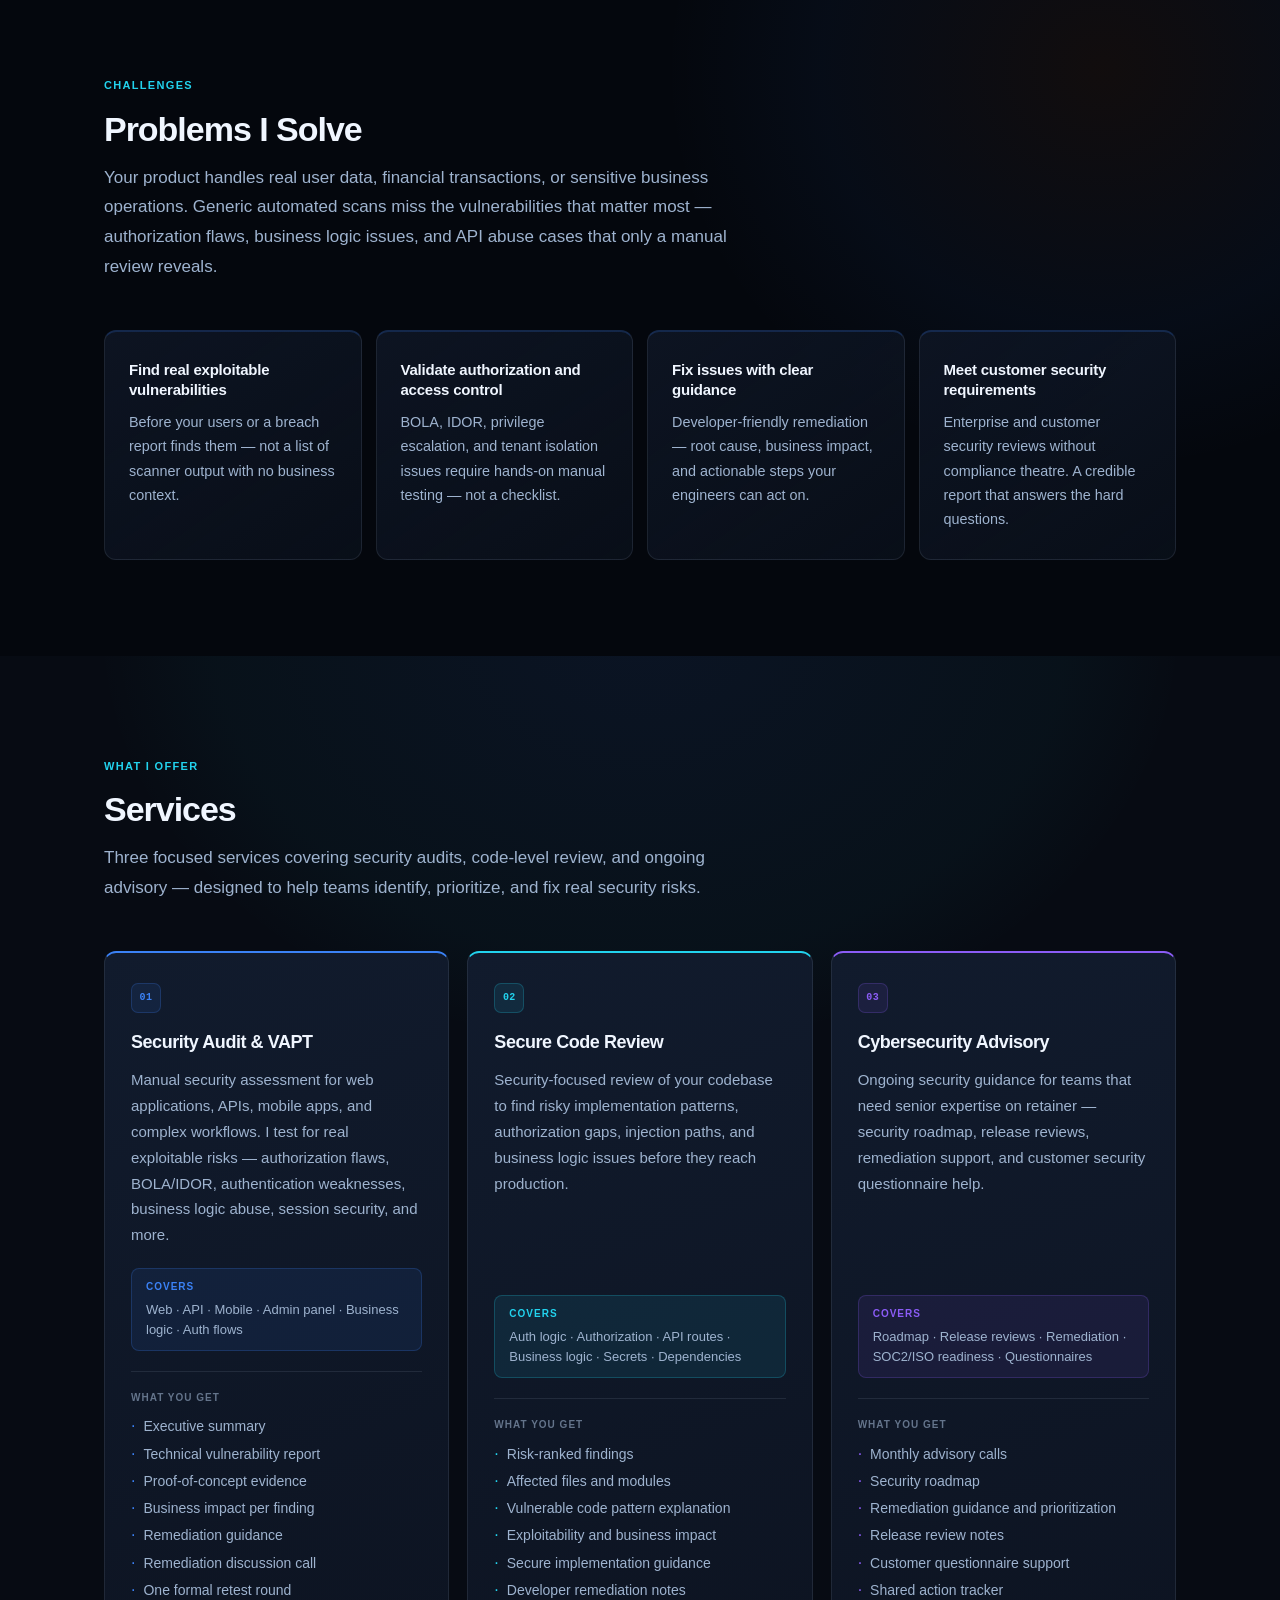
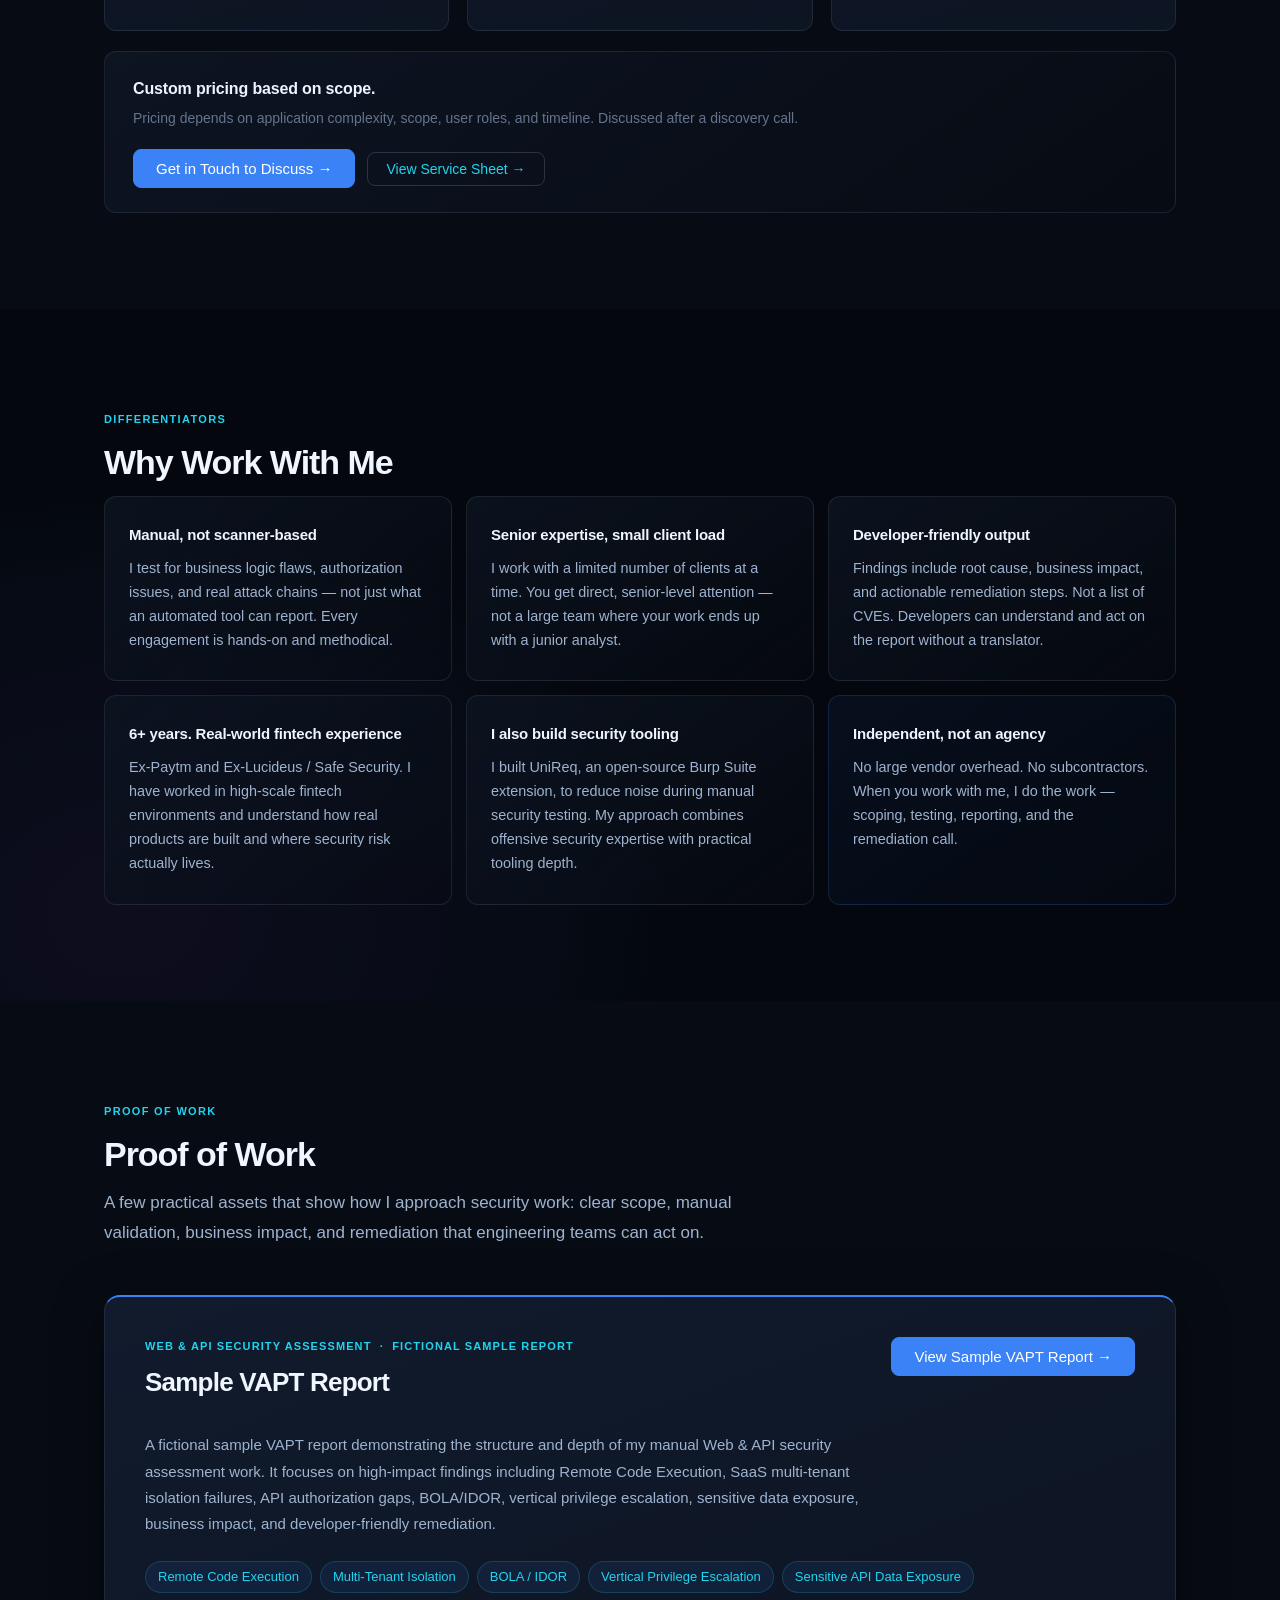
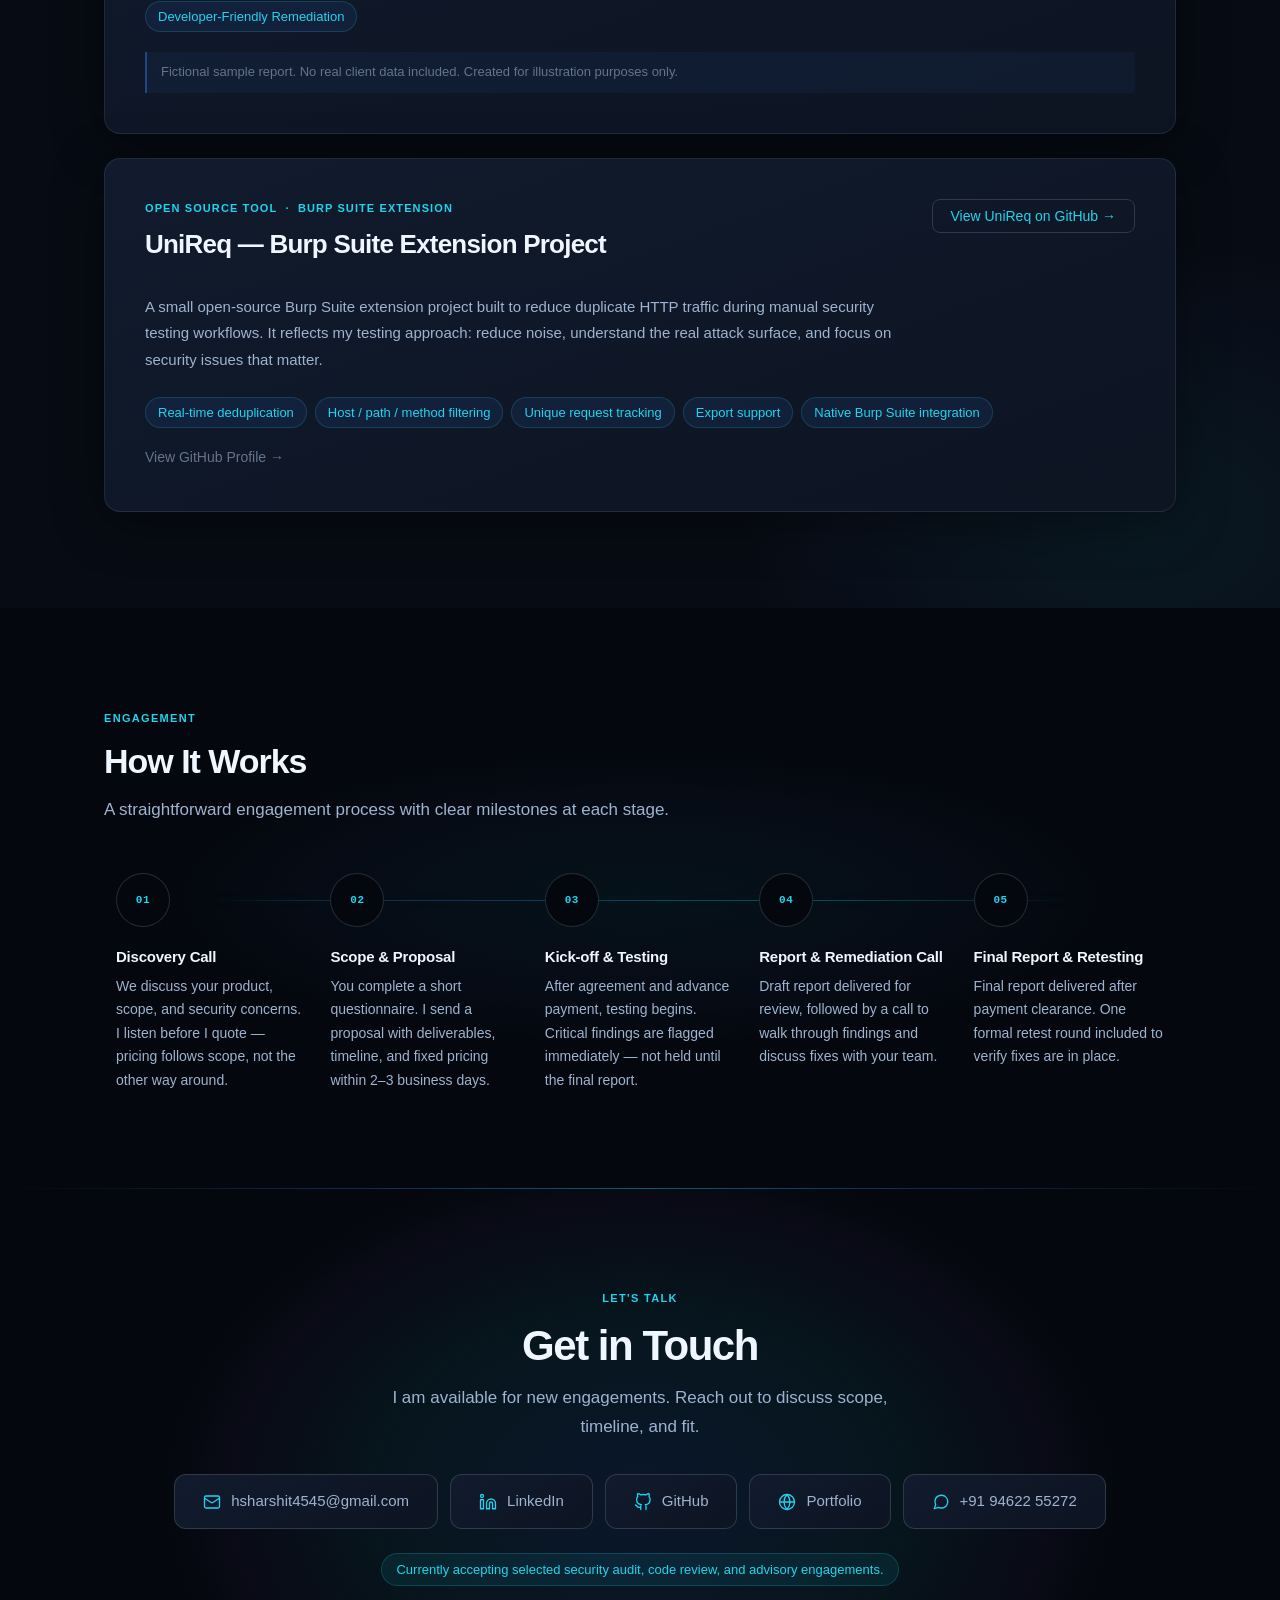
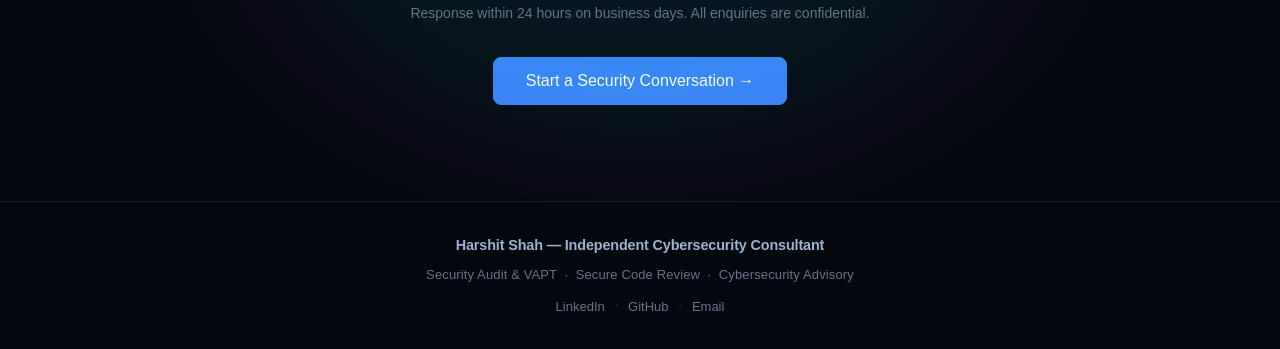
==== commit 08e1723c: "Add service sheet CTA to Services section; clean up Proof of Work Services section: - Add View Servi" ====
--- a/index.html
+++ b/index.html
@@ -297,7 +297,10 @@
             <p class="pricing-line">Custom pricing based on scope.</p>
             <p class="pricing-sub">Pricing depends on application complexity, scope, user roles, and timeline. Discussed after a discovery call.</p>
           </div>
-          <a href="#contact" class="btn btn-primary">Get in Touch to Discuss &rarr;</a>
+          <div class="services-footer-actions">
+            <a href="#contact" class="btn btn-primary">Get in Touch to Discuss &rarr;</a>
+            <a href="/assets/reports/cybersecurity-service-sheet.pdf" class="btn btn-outline" target="_blank" rel="noopener noreferrer">View Service Sheet &rarr;</a>
+          </div>
         </div>
 
       </div>
@@ -362,15 +365,15 @@
           <div class="work-card-header">
             <div class="work-card-meta">
               <p class="work-label">Web &amp; API Security Assessment &nbsp;&middot;&nbsp; Fictional Sample Report</p>
-              <h3 class="work-title">Sample Web &amp; API Security Assessment Report</h3>
-            </div>
-            <a href="/assets/reports/Sample%20VAPT%20Report.pdf" class="btn btn-primary" target="_blank" rel="noopener noreferrer">
-              View Sample Report &rarr;
+              <h3 class="work-title">Sample VAPT Report</h3>
+            </div>
+            <a href="/assets/reports/sample-vapt-report.pdf" class="btn btn-primary" target="_blank" rel="noopener noreferrer">
+              View Sample VAPT Report &rarr;
             </a>
           </div>
 
           <p class="work-desc">
-            A fictional sample report demonstrating the structure and depth of my manual Web &amp; API security assessment work. It focuses on high-impact issues including RCE, SaaS multi-tenant isolation failures, API authorization gaps, BOLA/IDOR, vertical privilege escalation, sensitive data exposure, and developer-friendly remediation.
+            A fictional sample VAPT report demonstrating the structure and depth of my manual Web &amp; API security assessment work. It focuses on high-impact findings including Remote Code Execution, SaaS multi-tenant isolation failures, API authorization gaps, BOLA/IDOR, vertical privilege escalation, sensitive data exposure, business impact, and developer-friendly remediation.
           </p>
 
           <div class="work-features" role="list" aria-label="Finding highlights">
--- a/styles.css
+++ b/styles.css
@@ -1219,6 +1219,14 @@
   flex-wrap: wrap;
 }
 
+.services-footer-actions {
+  display: flex;
+  gap: 12px;
+  flex-wrap: wrap;
+  align-items: center;
+  flex-shrink: 0;
+}
+
 .pricing-line {
   font-size: 1rem;
   font-weight: 700;
@@ -1797,6 +1805,11 @@
     align-items: flex-start;
   }
 
+  .services-footer-actions {
+    width: 100%;
+    flex-direction: column;
+  }
+
   .services-footer .btn {
     width: 100%;
     justify-content: center;
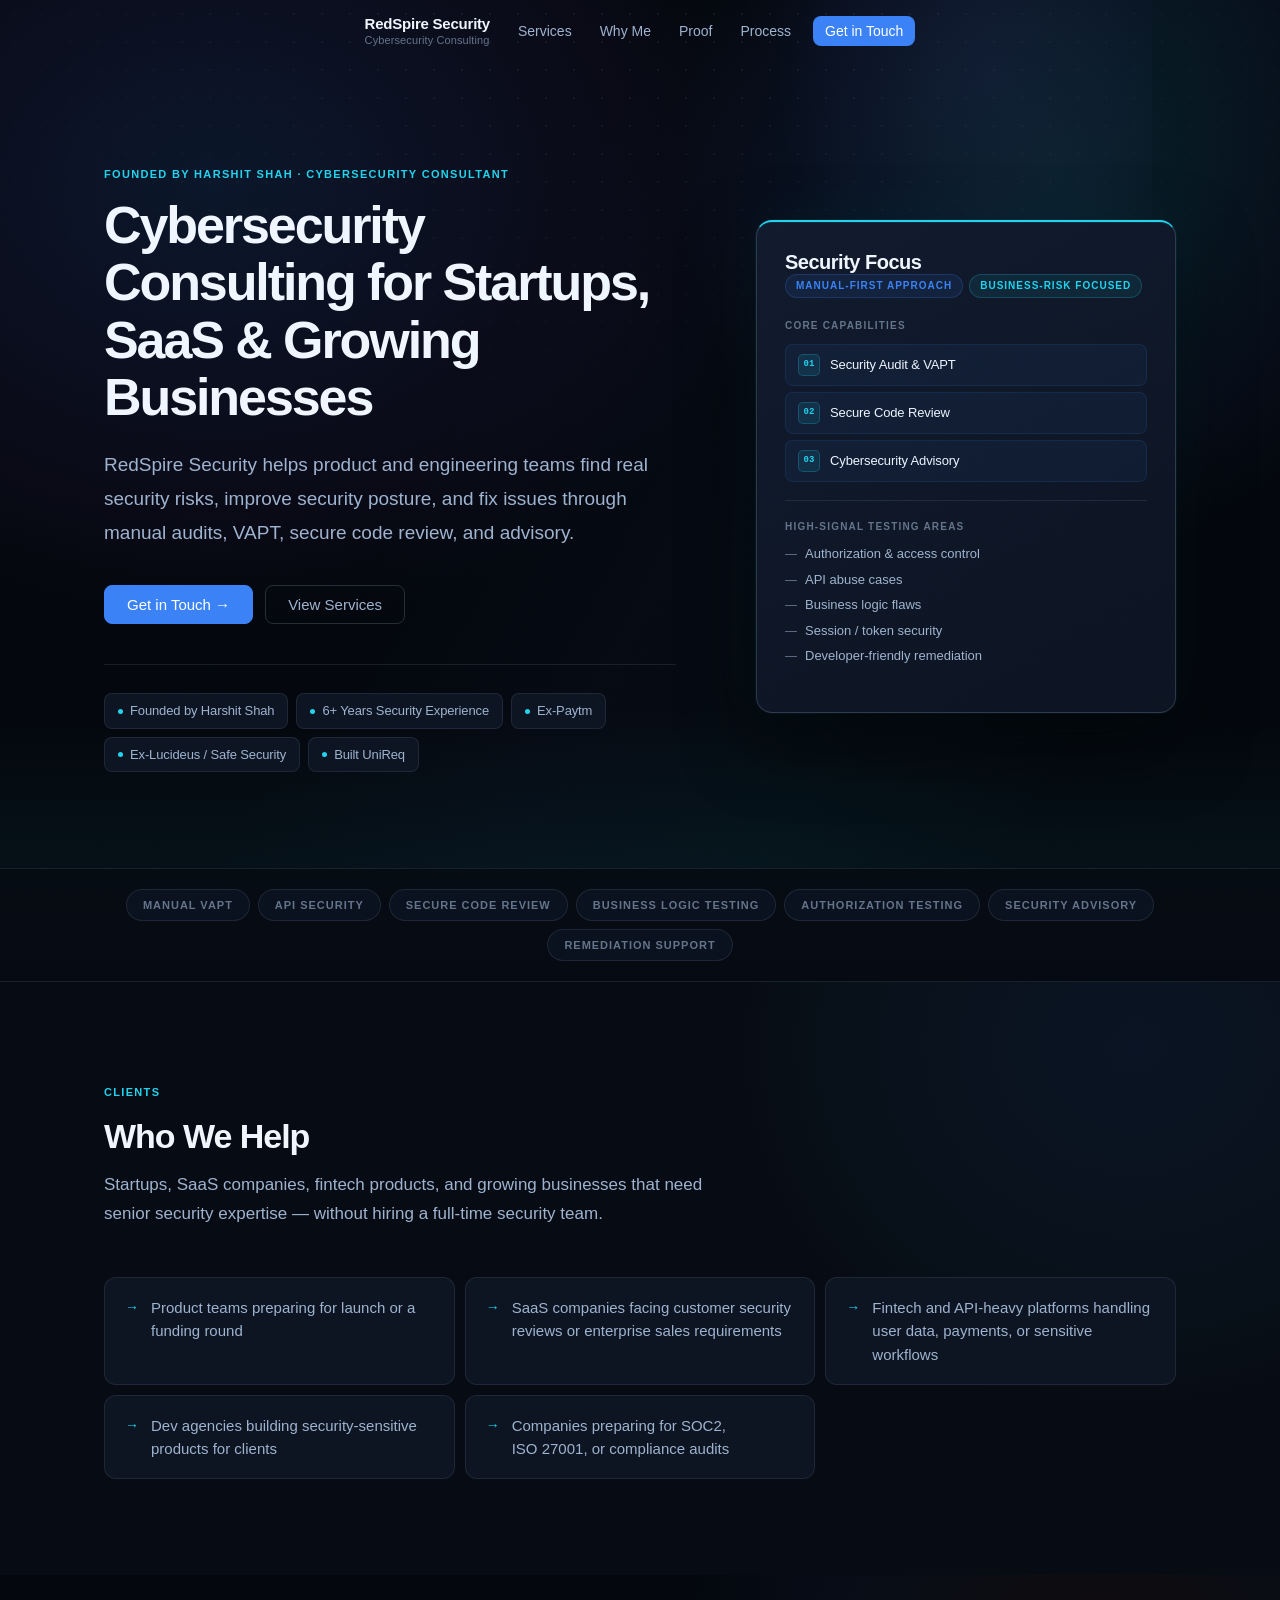
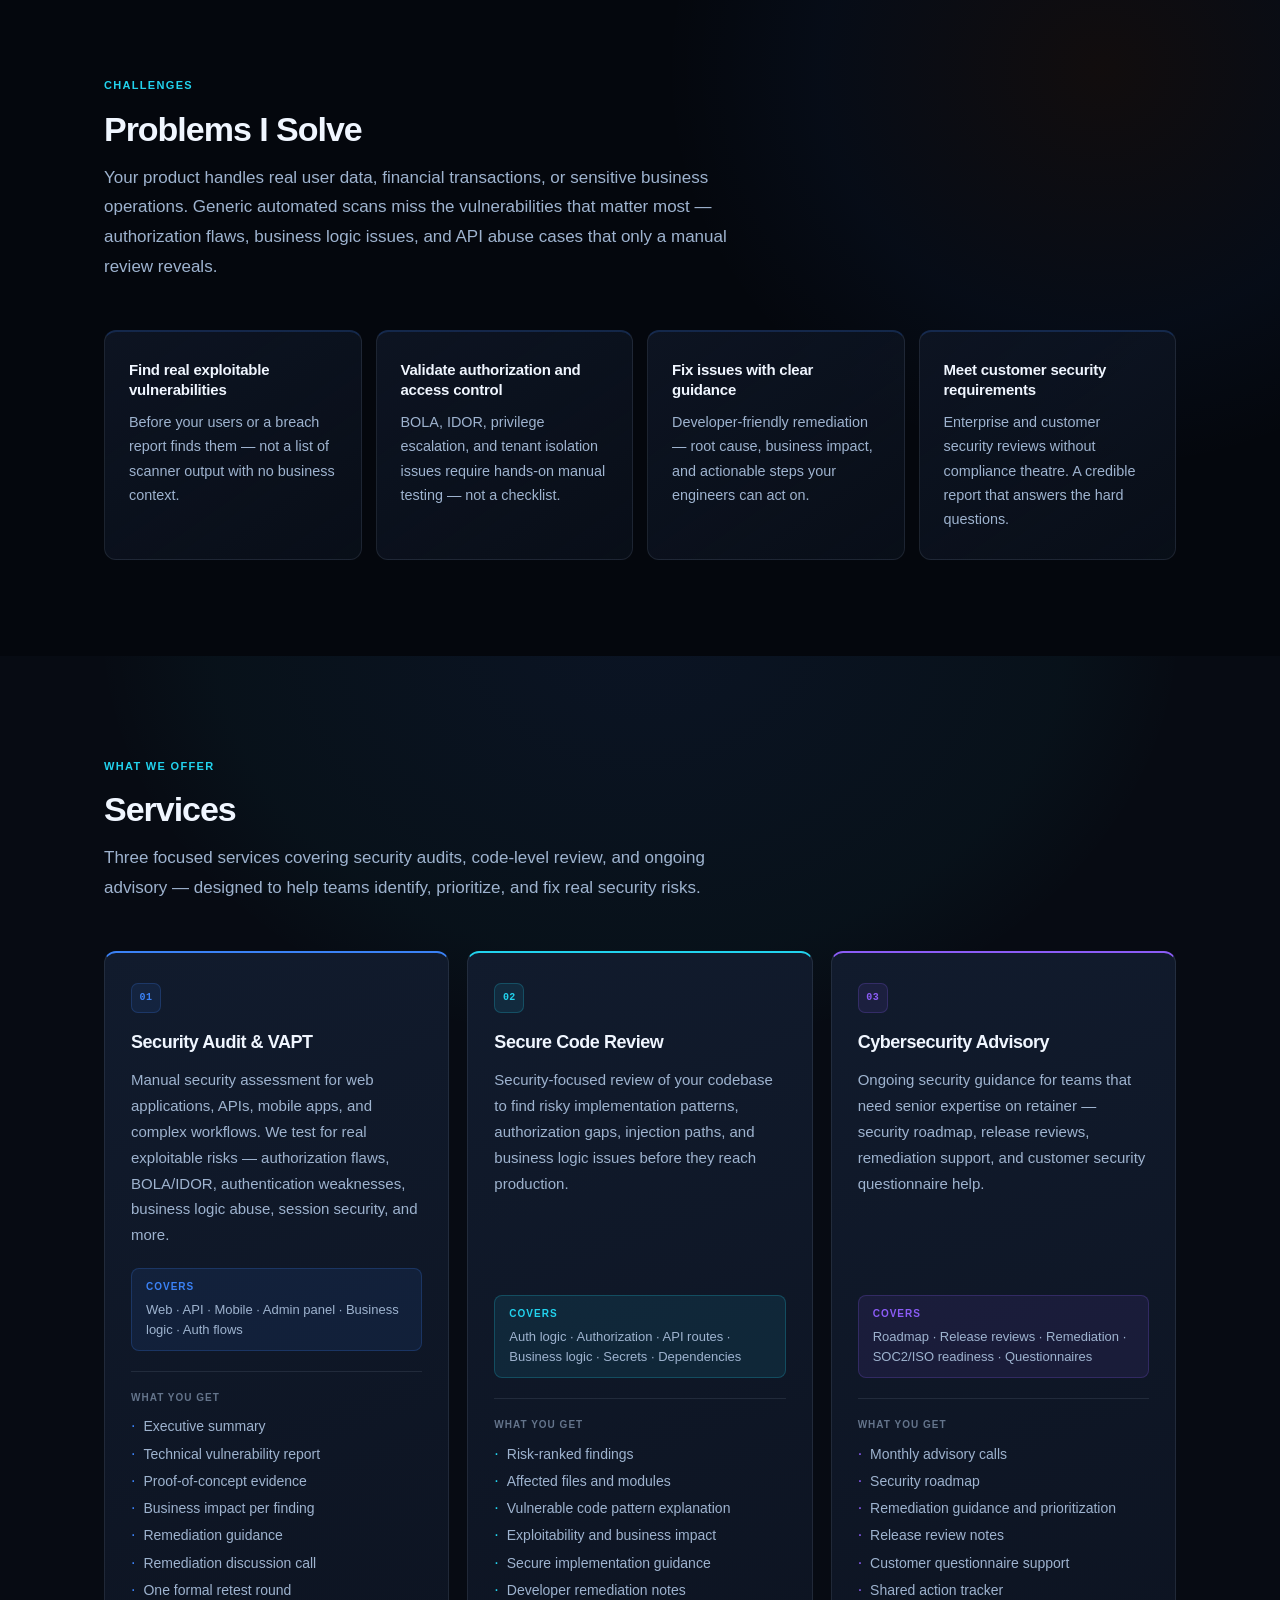
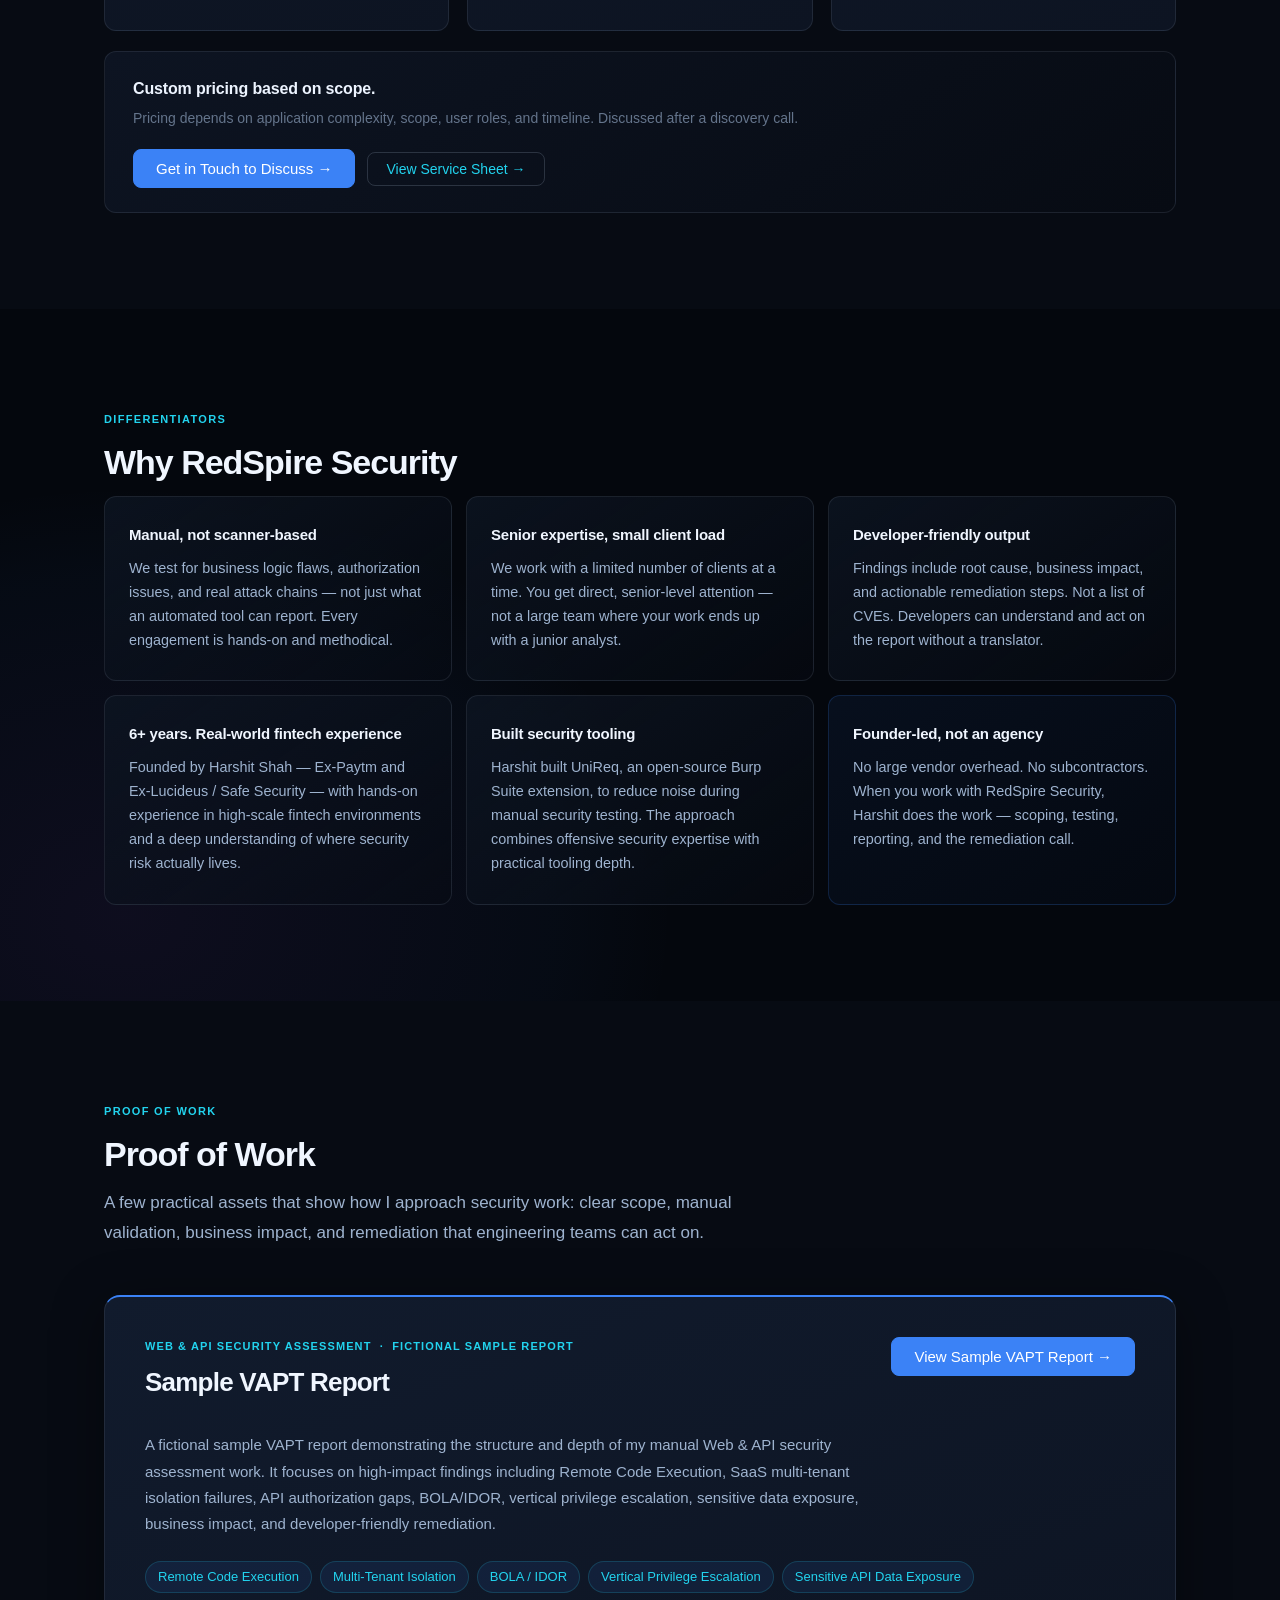
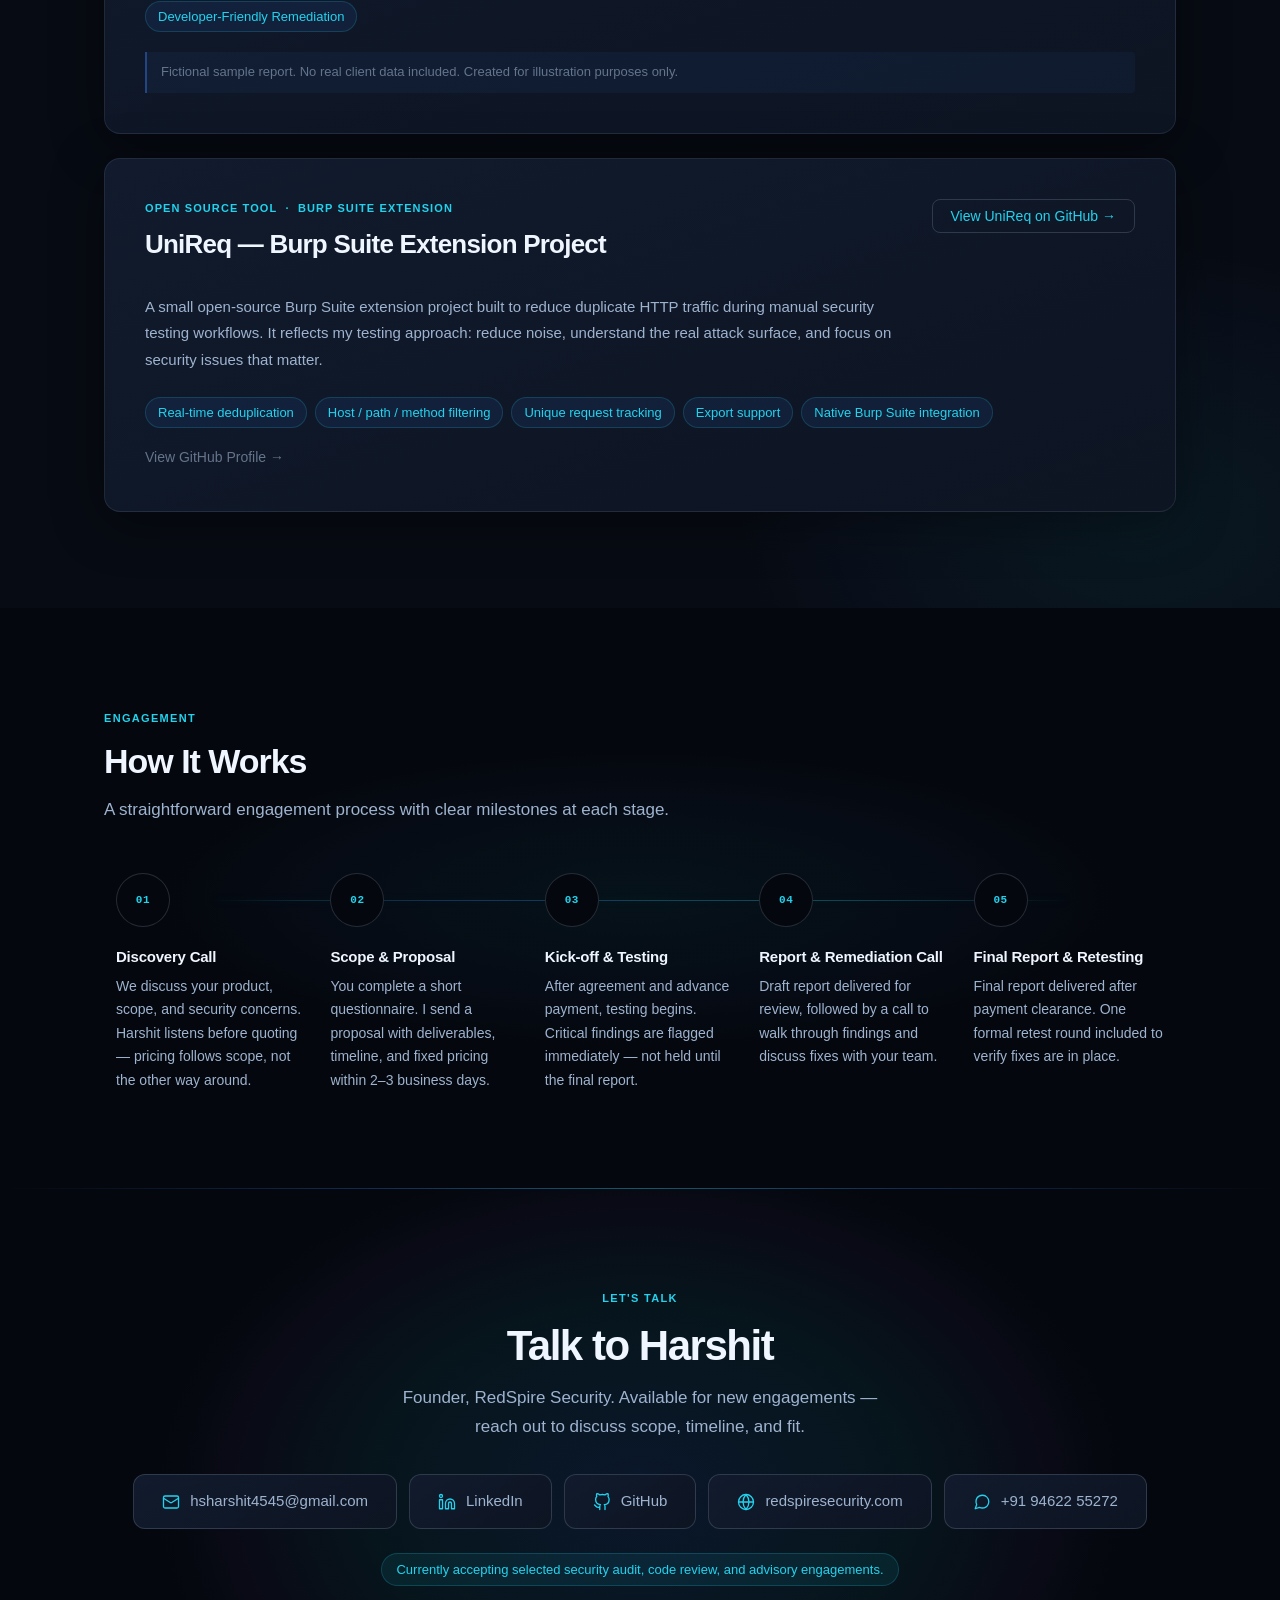
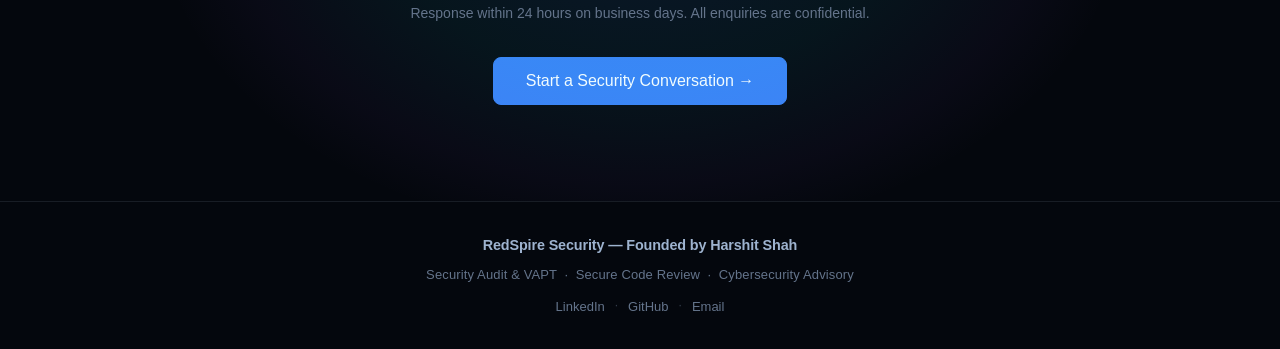
==== commit 86398ae8: "Rebrand to RedSpire Security - Header logo: RedSpire Security / Cybersecurity Consulting - Hero eyeb" ====
--- a/index.html
+++ b/index.html
@@ -3,12 +3,12 @@
 <head>
   <meta charset="UTF-8">
   <meta name="viewport" content="width=device-width, initial-scale=1.0">
-  <meta name="description" content="Independent Cybersecurity Consultant helping startups, SaaS companies, and fintech products improve security posture through manual security audits, VAPT, secure code review, and advisory.">
-  <meta property="og:title" content="Harshit Shah — Independent Cybersecurity Consultant">
-  <meta property="og:description" content="Manual security audits, VAPT, secure code review, and cybersecurity advisory for startups, SaaS companies, and growing businesses.">
+  <meta name="description" content="RedSpire Security — Cybersecurity consulting for startups, SaaS companies, and fintech products. Manual VAPT, secure code review, and cybersecurity advisory. Founded by Harshit Shah.">
+  <meta property="og:title" content="RedSpire Security — Cybersecurity Consulting for Startups &amp; SaaS">
+  <meta property="og:description" content="Manual VAPT, secure code review, and cybersecurity advisory for startups, SaaS companies, and growing businesses. Founded by Harshit Shah.">
   <meta property="og:type" content="website">
-  <meta property="og:url" content="https://johnfire45.github.io/">
-  <title>Harshit Shah — Independent Cybersecurity Consultant</title>
+  <meta property="og:url" content="https://redspiresecurity.com/">
+  <title>RedSpire Security — Cybersecurity Consulting</title>
   <link rel="stylesheet" href="styles.css">
 </head>
 <body>
@@ -20,8 +20,8 @@
     <div class="container">
       <nav class="nav" role="navigation" aria-label="Main navigation">
         <a href="#hero" class="nav-logo">
-          <span class="logo-name">Harshit Shah</span>
-          <span class="logo-sub">Cybersecurity Consultant</span>
+          <span class="logo-name">RedSpire Security</span>
+          <span class="logo-sub">Cybersecurity Consulting</span>
         </a>
         <button class="nav-toggle" id="navToggle" aria-label="Open navigation menu" aria-expanded="false" aria-controls="navLinks">
           <span></span>
@@ -60,13 +60,13 @@
 
           <!-- Left: text content -->
           <div class="hero-content">
-            <p class="eyebrow">Independent Cybersecurity Consultant</p>
+            <p class="eyebrow">Founded by Harshit Shah &middot; Cybersecurity Consultant</p>
             <h1 class="hero-heading">
               Cybersecurity Consulting for
               Startups, SaaS &amp; Growing Businesses
             </h1>
             <p class="hero-sub">
-              I help product and engineering teams find real security risks, improve security posture, and fix issues through manual audits, VAPT, secure code review, and advisory.
+              RedSpire Security helps product and engineering teams find real security risks, improve security posture, and fix issues through manual audits, VAPT, secure code review, and advisory.
             </p>
             <div class="hero-actions">
               <a href="#contact" class="btn btn-primary">Get in Touch &rarr;</a>
@@ -75,6 +75,10 @@
 
             <!-- Credibility badges -->
             <div class="cred-badges">
+              <div class="cred-badge">
+                <span class="cred-dot" aria-hidden="true"></span>
+                Founded by Harshit Shah
+              </div>
               <div class="cred-badge">
                 <span class="cred-dot" aria-hidden="true"></span>
                 6+ Years Security Experience
@@ -162,7 +166,7 @@
     <section id="who" class="section section-alt">
       <div class="container">
         <p class="eyebrow reveal">Clients</p>
-        <h2 class="section-heading reveal" style="transition-delay:50ms">Who I Help</h2>
+        <h2 class="section-heading reveal" style="transition-delay:50ms">Who We Help</h2>
         <p class="section-intro reveal" style="transition-delay:110ms">
           Startups, SaaS companies, fintech products, and growing businesses that need senior security expertise — without hiring a full-time security team.
         </p>
@@ -212,7 +216,7 @@
     ============================================================ -->
     <section id="services" class="section section-alt">
       <div class="container">
-        <p class="eyebrow reveal">What I Offer</p>
+        <p class="eyebrow reveal">What We Offer</p>
         <h2 class="section-heading reveal" style="transition-delay:50ms">Services</h2>
         <p class="section-intro reveal" style="transition-delay:110ms">
           Three focused services covering security audits, code-level review, and ongoing advisory — designed to help teams identify, prioritize, and fix real security risks.
@@ -224,7 +228,7 @@
             <div class="service-number">01</div>
             <h3 class="service-title">Security Audit &amp; VAPT</h3>
             <p class="service-desc">
-              Manual security assessment for web applications, APIs, mobile apps, and complex workflows. I test for real exploitable risks — authorization flaws, BOLA/IDOR, authentication weaknesses, business logic abuse, session security, and more.
+              Manual security assessment for web applications, APIs, mobile apps, and complex workflows. We test for real exploitable risks — authorization flaws, BOLA/IDOR, authentication weaknesses, business logic abuse, session security, and more.
             </p>
             <div class="service-scope">
               <p class="scope-label">Covers</p>
@@ -312,17 +316,17 @@
     <section id="why" class="section">
       <div class="container">
         <p class="eyebrow reveal">Differentiators</p>
-        <h2 class="section-heading reveal" style="transition-delay:50ms">Why Work With Me</h2>
+        <h2 class="section-heading reveal" style="transition-delay:50ms">Why RedSpire Security</h2>
         <div class="why-grid">
 
           <div class="why-item reveal">
             <h3>Manual, not scanner-based</h3>
-            <p>I test for business logic flaws, authorization issues, and real attack chains — not just what an automated tool can report. Every engagement is hands-on and methodical.</p>
+            <p>We test for business logic flaws, authorization issues, and real attack chains — not just what an automated tool can report. Every engagement is hands-on and methodical.</p>
           </div>
 
           <div class="why-item reveal">
             <h3>Senior expertise, small client load</h3>
-            <p>I work with a limited number of clients at a time. You get direct, senior-level attention — not a large team where your work ends up with a junior analyst.</p>
+            <p>We work with a limited number of clients at a time. You get direct, senior-level attention — not a large team where your work ends up with a junior analyst.</p>
           </div>
 
           <div class="why-item reveal">
@@ -332,17 +336,17 @@
 
           <div class="why-item reveal">
             <h3>6+ years. Real-world fintech experience</h3>
-            <p>Ex-Paytm and Ex-Lucideus / Safe Security. I have worked in high-scale fintech environments and understand how real products are built and where security risk actually lives.</p>
+            <p>Founded by Harshit Shah — Ex-Paytm and Ex-Lucideus / Safe Security — with hands-on experience in high-scale fintech environments and a deep understanding of where security risk actually lives.</p>
           </div>
 
           <div class="why-item reveal">
-            <h3>I also build security tooling</h3>
-            <p>I built UniReq, an open-source Burp Suite extension, to reduce noise during manual security testing. My approach combines offensive security expertise with practical tooling depth.</p>
+            <h3>Built security tooling</h3>
+            <p>Harshit built UniReq, an open-source Burp Suite extension, to reduce noise during manual security testing. The approach combines offensive security expertise with practical tooling depth.</p>
           </div>
 
           <div class="why-item why-item-accent reveal">
-            <h3>Independent, not an agency</h3>
-            <p>No large vendor overhead. No subcontractors. When you work with me, I do the work — scoping, testing, reporting, and the remediation call.</p>
+            <h3>Founder-led, not an agency</h3>
+            <p>No large vendor overhead. No subcontractors. When you work with RedSpire Security, Harshit does the work — scoping, testing, reporting, and the remediation call.</p>
           </div>
 
         </div>
@@ -437,7 +441,7 @@
             <div class="step-badge">01</div>
             <div class="step-content">
               <h3>Discovery Call</h3>
-              <p>We discuss your product, scope, and security concerns. I listen before I quote — pricing follows scope, not the other way around.</p>
+              <p>We discuss your product, scope, and security concerns. Harshit listens before quoting — pricing follows scope, not the other way around.</p>
             </div>
           </div>
 
@@ -484,9 +488,9 @@
       <div class="contact-glow" aria-hidden="true"></div>
       <div class="container">
         <p class="eyebrow reveal">Let's Talk</p>
-        <h2 class="contact-heading reveal" style="transition-delay:50ms">Get in Touch</h2>
+        <h2 class="contact-heading reveal" style="transition-delay:50ms">Talk to Harshit</h2>
         <p class="contact-intro reveal" style="transition-delay:110ms">
-          I am available for new engagements. Reach out to discuss scope, timeline, and fit.
+          Founder, RedSpire Security. Available for new engagements — reach out to discuss scope, timeline, and fit.
         </p>
         <div class="contact-links reveal" style="transition-delay:170ms">
           <a href="mailto:hsharshit4545@gmail.com" class="contact-link">
@@ -507,11 +511,11 @@
             </span>
             <span>GitHub</span>
           </a>
-          <a href="https://johnfire45.github.io/portfolio/" class="contact-link" target="_blank" rel="noopener noreferrer">
+          <a href="https://redspiresecurity.com" class="contact-link" target="_blank" rel="noopener noreferrer">
             <span class="contact-icon-wrap" aria-hidden="true">
               <svg width="18" height="18" viewBox="0 0 24 24" fill="none" stroke="currentColor" stroke-width="1.75" stroke-linecap="round" stroke-linejoin="round"><circle cx="12" cy="12" r="10"/><line x1="2" y1="12" x2="22" y2="12"/><path d="M12 2a15.3 15.3 0 0 1 4 10 15.3 15.3 0 0 1-4 10 15.3 15.3 0 0 1-4-10 15.3 15.3 0 0 1 4-10z"/></svg>
             </span>
-            <span>Portfolio</span>
+            <span>redspiresecurity.com</span>
           </a>
           <a href="https://wa.me/919462255272" class="contact-link" target="_blank" rel="noopener noreferrer">
             <span class="contact-icon-wrap" aria-hidden="true">
@@ -534,7 +538,7 @@
   <footer class="footer" role="contentinfo">
     <div class="container">
       <div class="footer-inner">
-        <p class="footer-name">Harshit Shah &mdash; Independent Cybersecurity Consultant</p>
+        <p class="footer-name">RedSpire Security &mdash; Founded by Harshit Shah</p>
         <p class="footer-services">Security Audit &amp; VAPT &nbsp;&middot;&nbsp; Secure Code Review &nbsp;&middot;&nbsp; Cybersecurity Advisory</p>
         <nav class="footer-links" aria-label="Footer links">
           <a href="https://www.linkedin.com/in/harshit-shah-699a54127/" class="footer-link" target="_blank" rel="noopener noreferrer">LinkedIn</a>
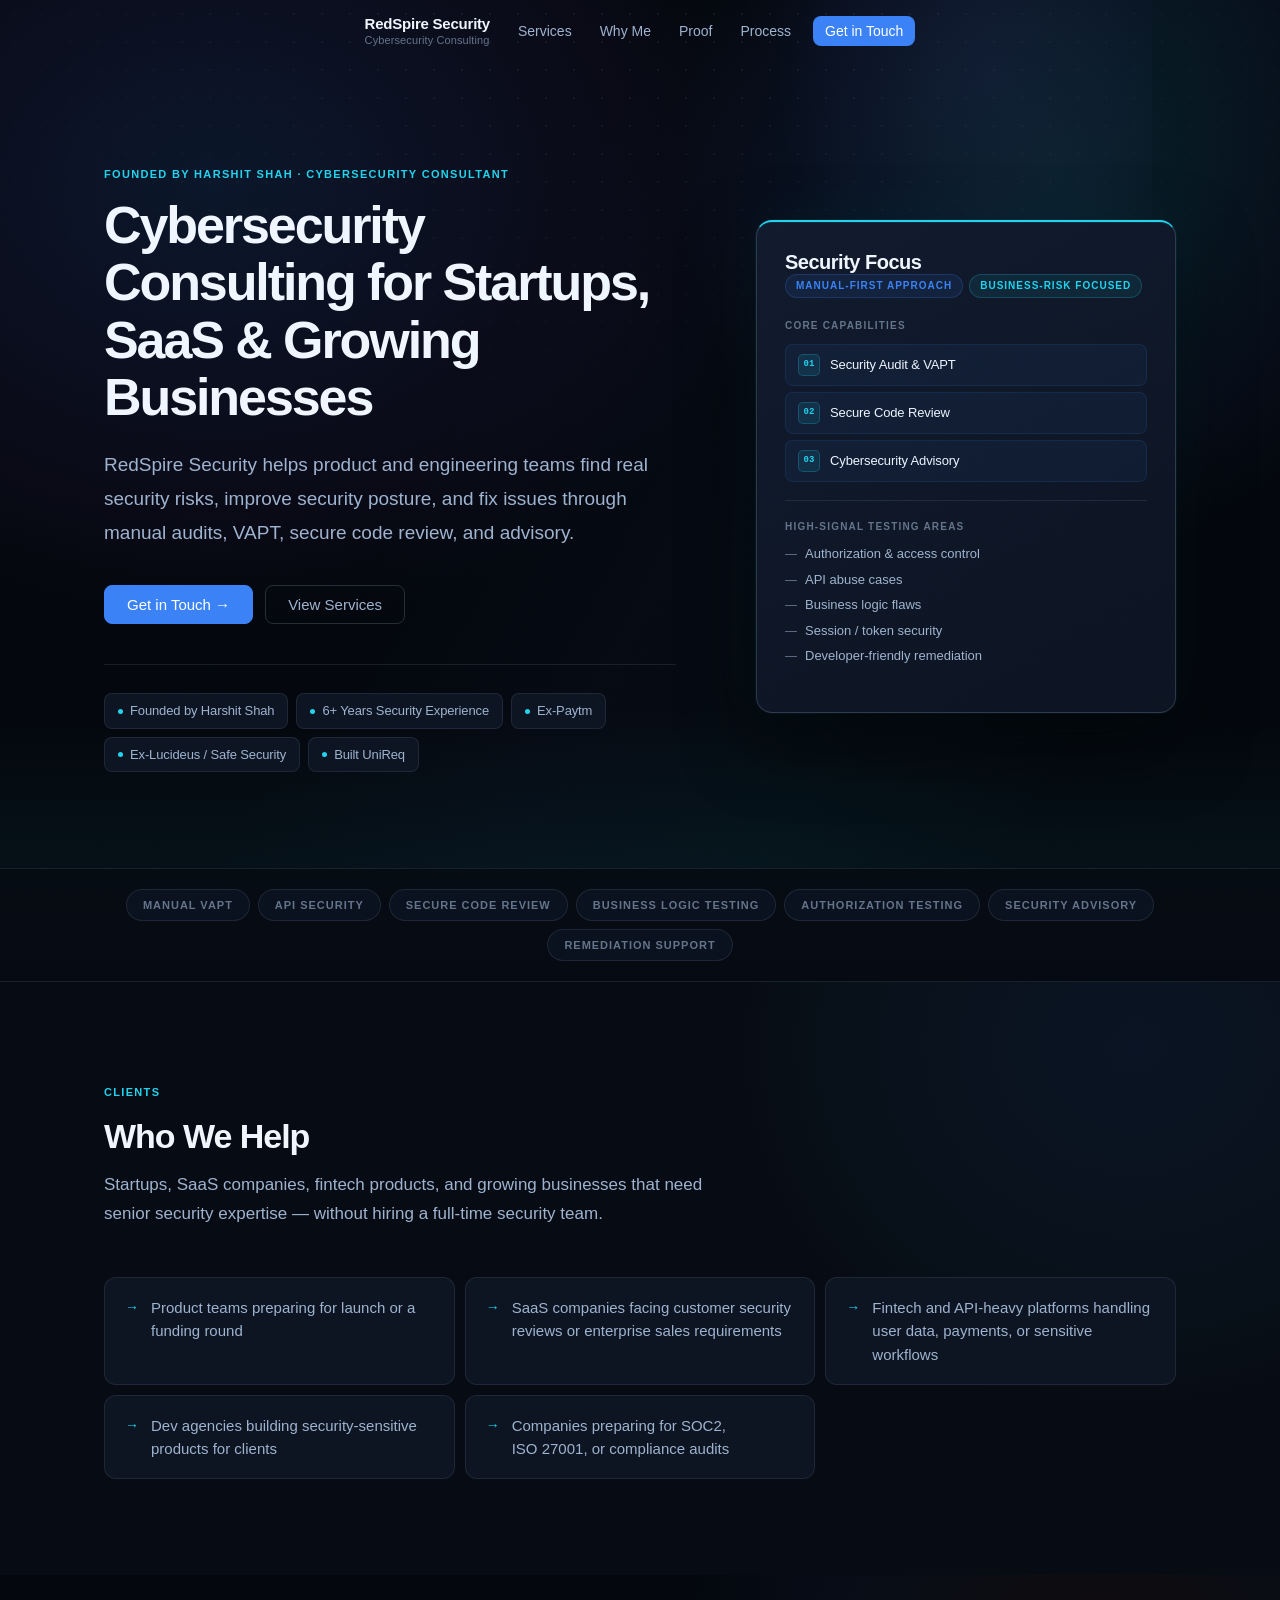
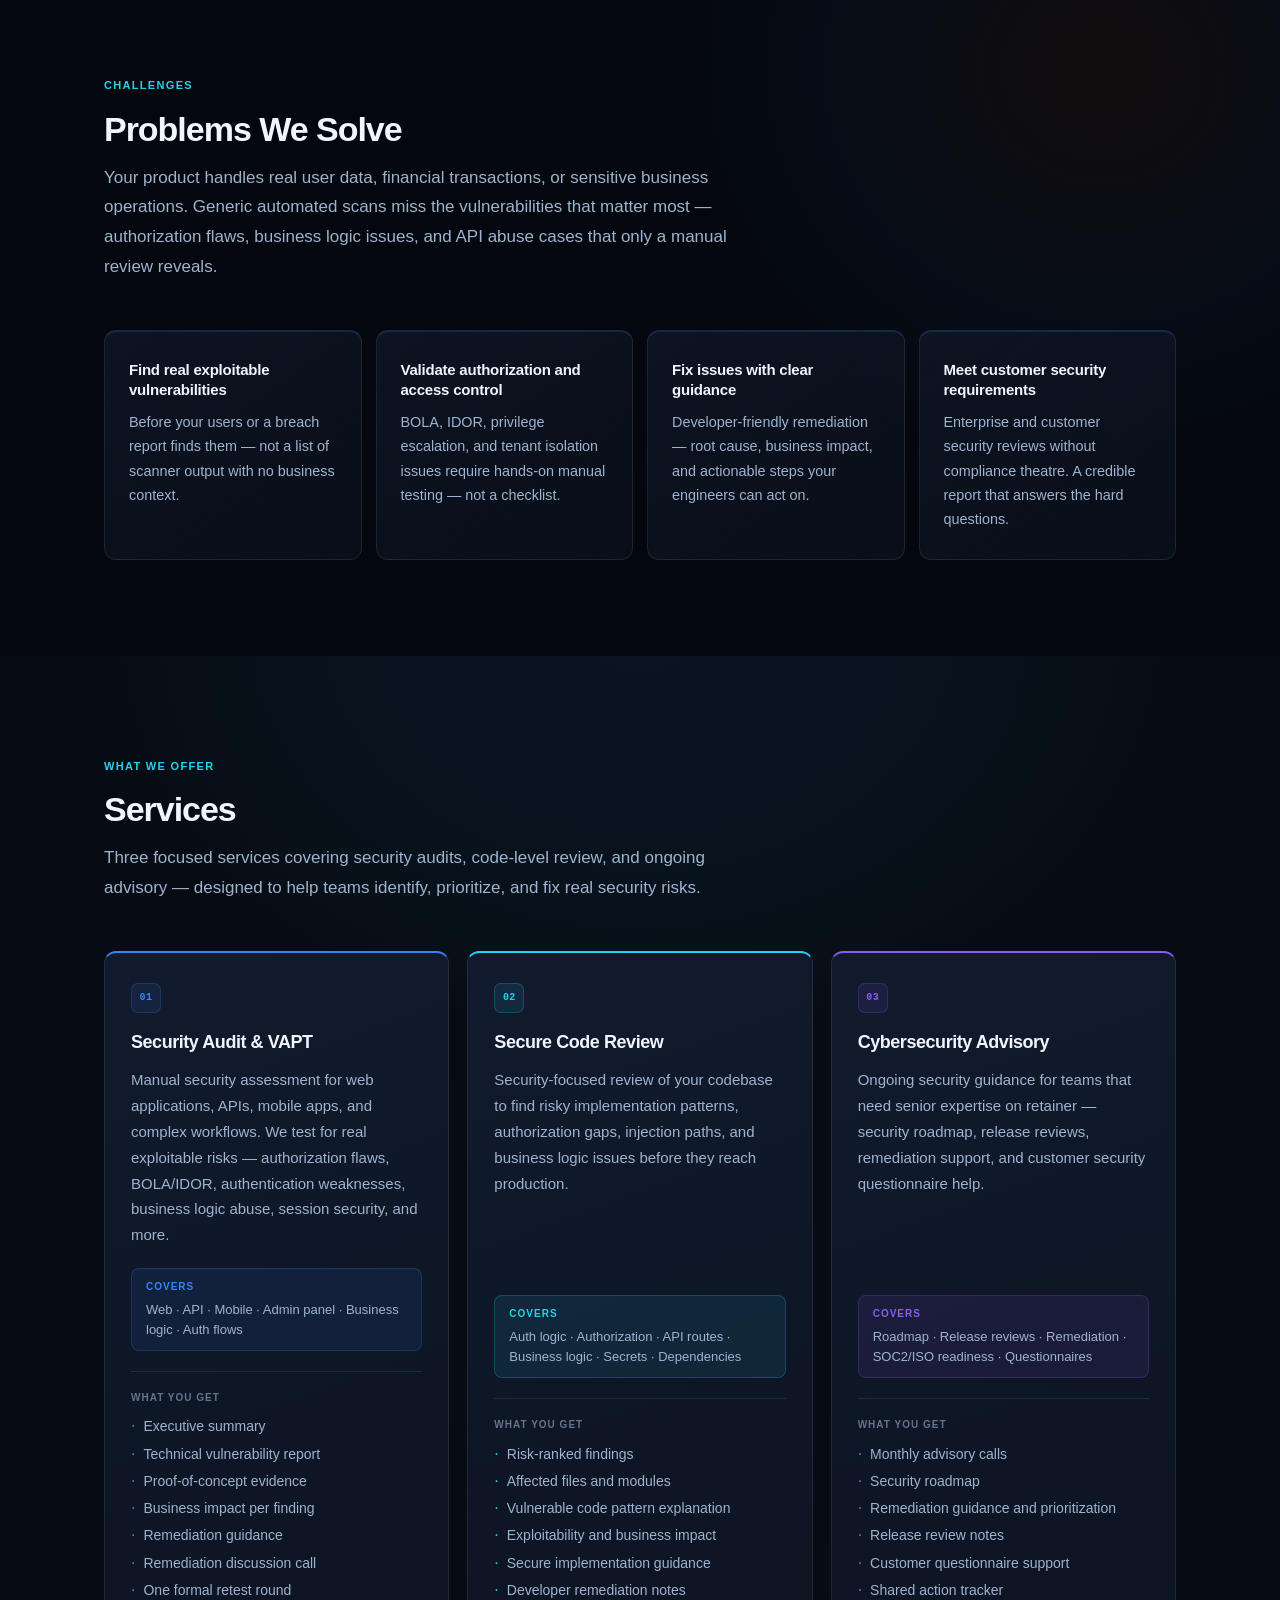
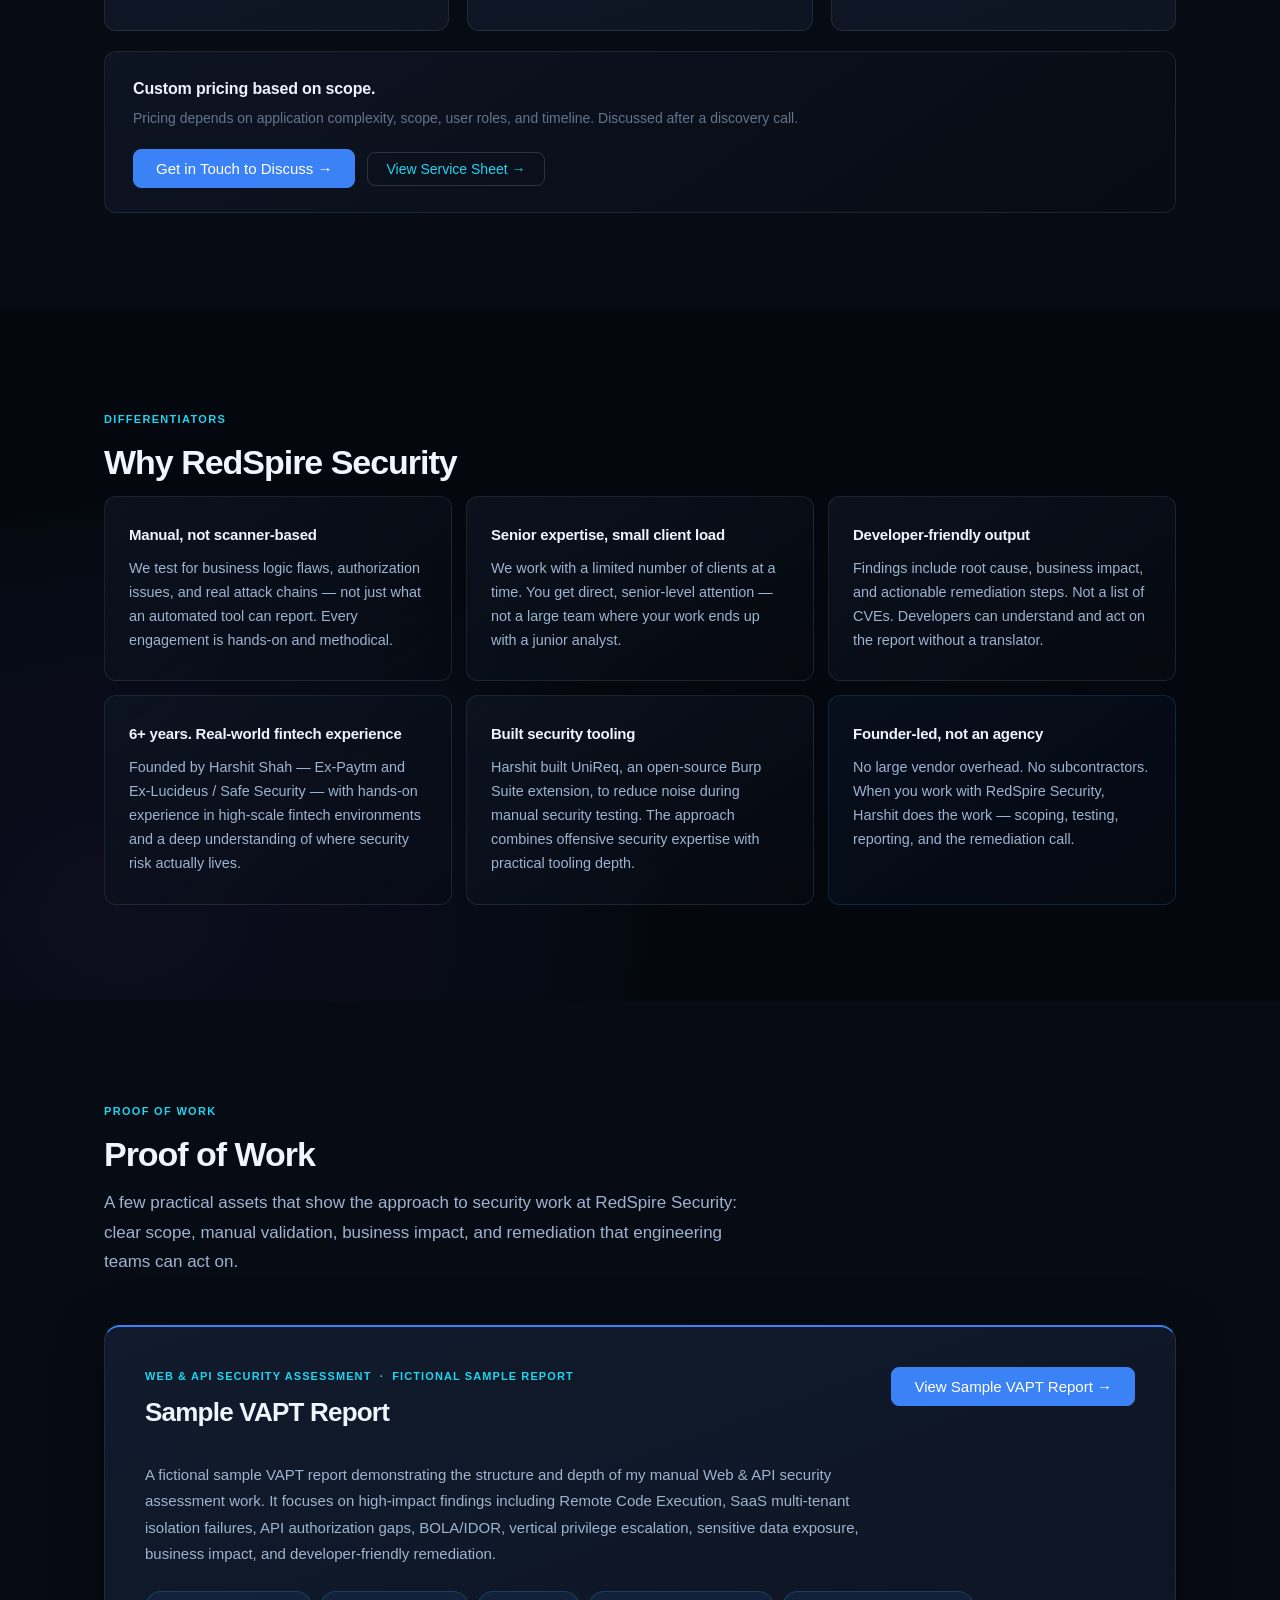
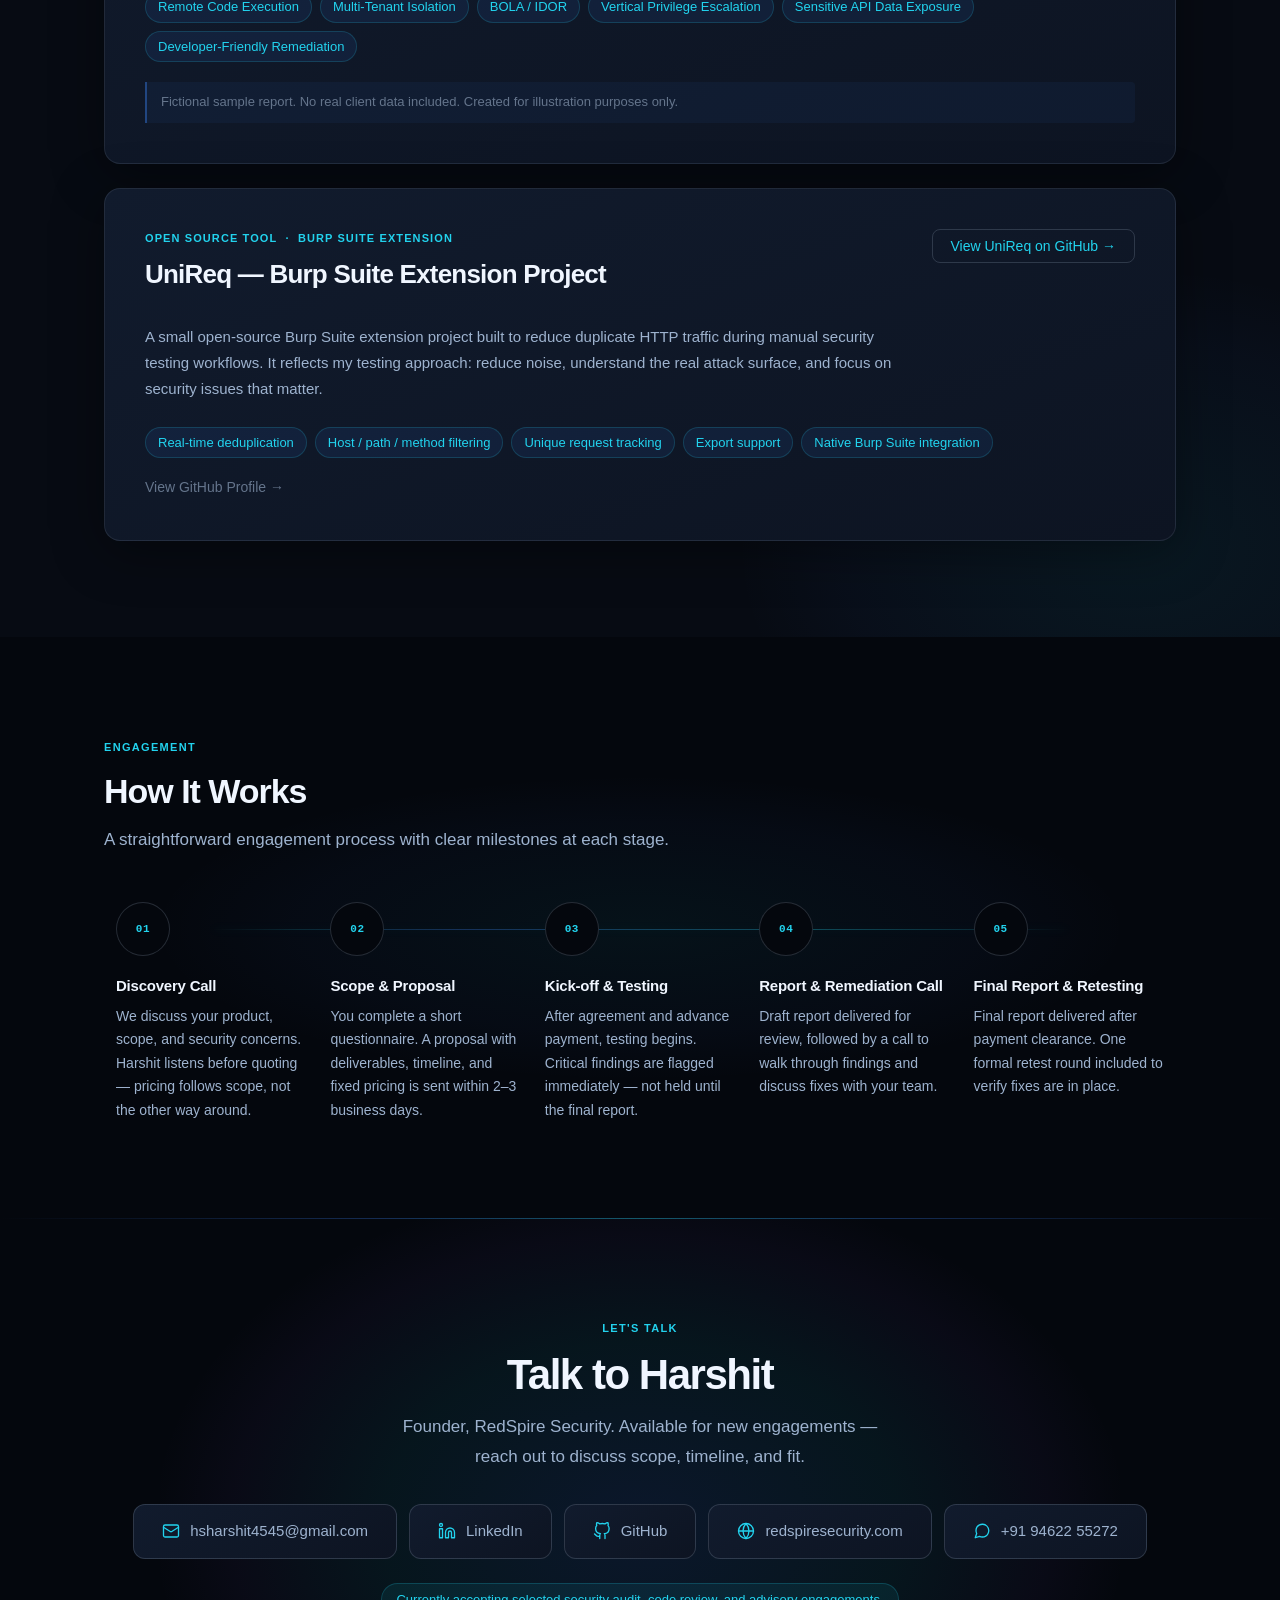
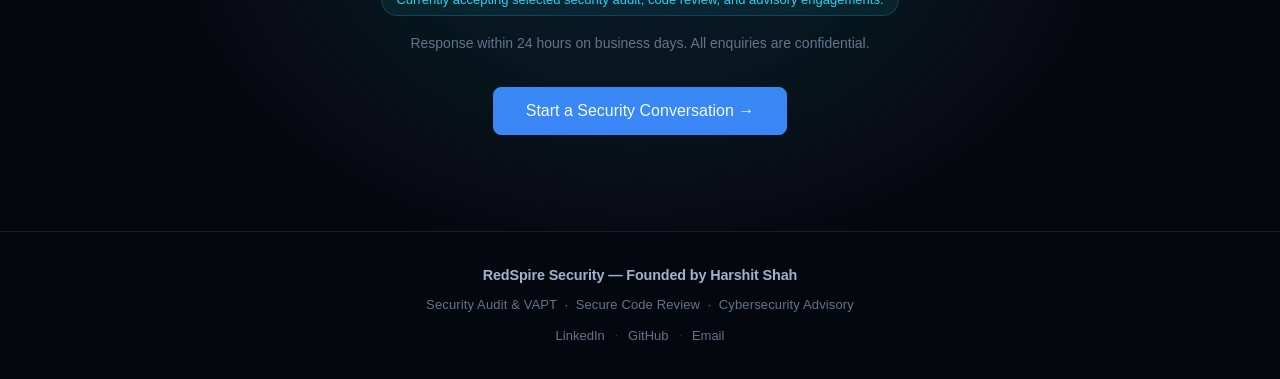
==== commit 608d1a92: "Rebrand PDFs and fix website voice to RedSpire Security - Rebuild service sheet PDF: RedSpire Securi" ====
--- a/index.html
+++ b/index.html
@@ -161,7 +161,7 @@
     </div>
 
     <!-- ============================================================
-         WHO I HELP
+         WHO WE HELP
     ============================================================ -->
     <section id="who" class="section section-alt">
       <div class="container">
@@ -181,12 +181,12 @@
     </section>
 
     <!-- ============================================================
-         PROBLEMS I SOLVE
+         PROBLEMS WE SOLVE
     ============================================================ -->
     <section id="problems" class="section">
       <div class="container">
         <p class="eyebrow reveal">Challenges</p>
-        <h2 class="section-heading reveal" style="transition-delay:50ms">Problems I Solve</h2>
+        <h2 class="section-heading reveal" style="transition-delay:50ms">Problems We Solve</h2>
         <p class="section-intro reveal" style="transition-delay:110ms">
           Your product handles real user data, financial transactions, or sensitive business operations. Generic automated scans miss the vulnerabilities that matter most — authorization flaws, business logic issues, and API abuse cases that only a manual review reveals.
         </p>
@@ -361,7 +361,7 @@
         <p class="eyebrow reveal">Proof of Work</p>
         <h2 class="section-heading reveal" style="transition-delay:50ms">Proof of Work</h2>
         <p class="section-intro reveal" style="transition-delay:80ms">
-          A few practical assets that show how I approach security work: clear scope, manual validation, business impact, and remediation that engineering teams can act on.
+          A few practical assets that show the approach to security work at RedSpire Security: clear scope, manual validation, business impact, and remediation that engineering teams can act on.
         </p>
 
         <!-- Sample Report Card (primary) -->
@@ -449,7 +449,7 @@
             <div class="step-badge">02</div>
             <div class="step-content">
               <h3>Scope &amp; Proposal</h3>
-              <p>You complete a short questionnaire. I send a proposal with deliverables, timeline, and fixed pricing within 2–3 business days.</p>
+              <p>You complete a short questionnaire. A proposal with deliverables, timeline, and fixed pricing is sent within 2–3 business days.</p>
             </div>
           </div>
 
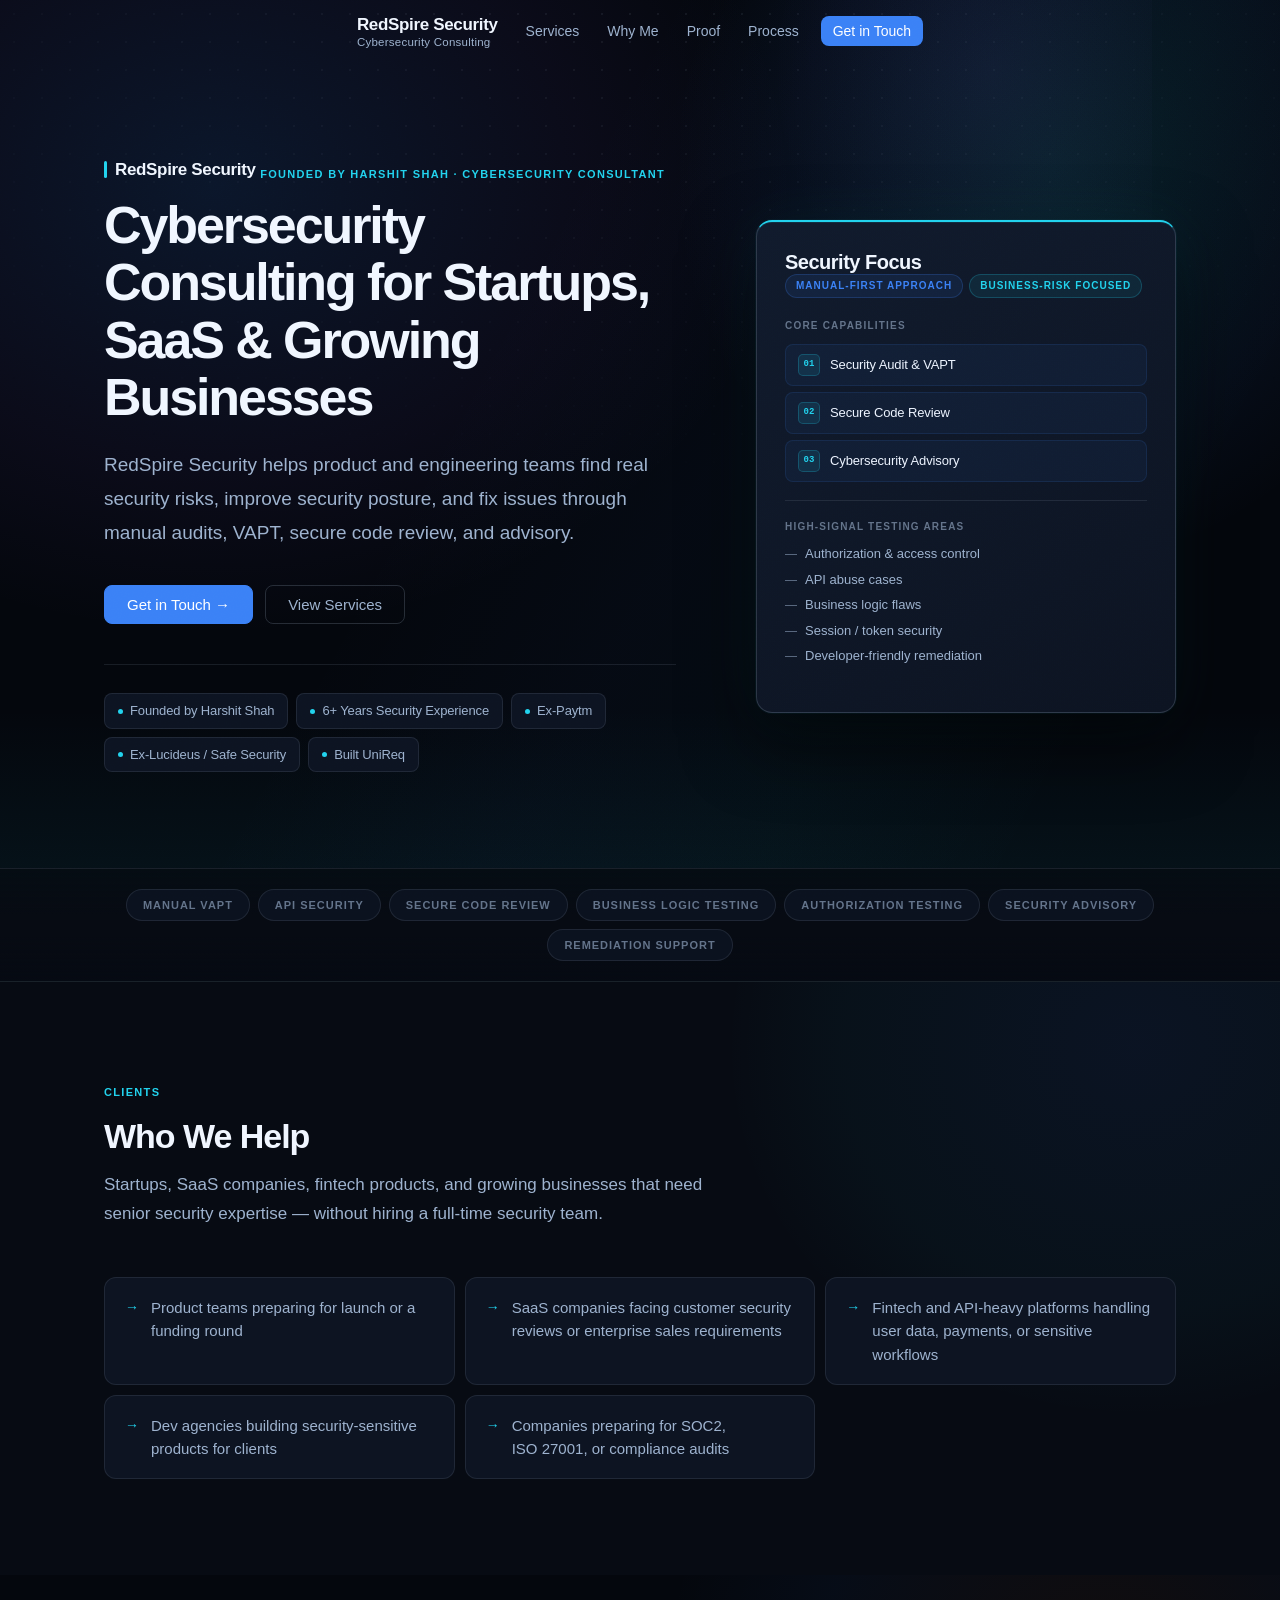
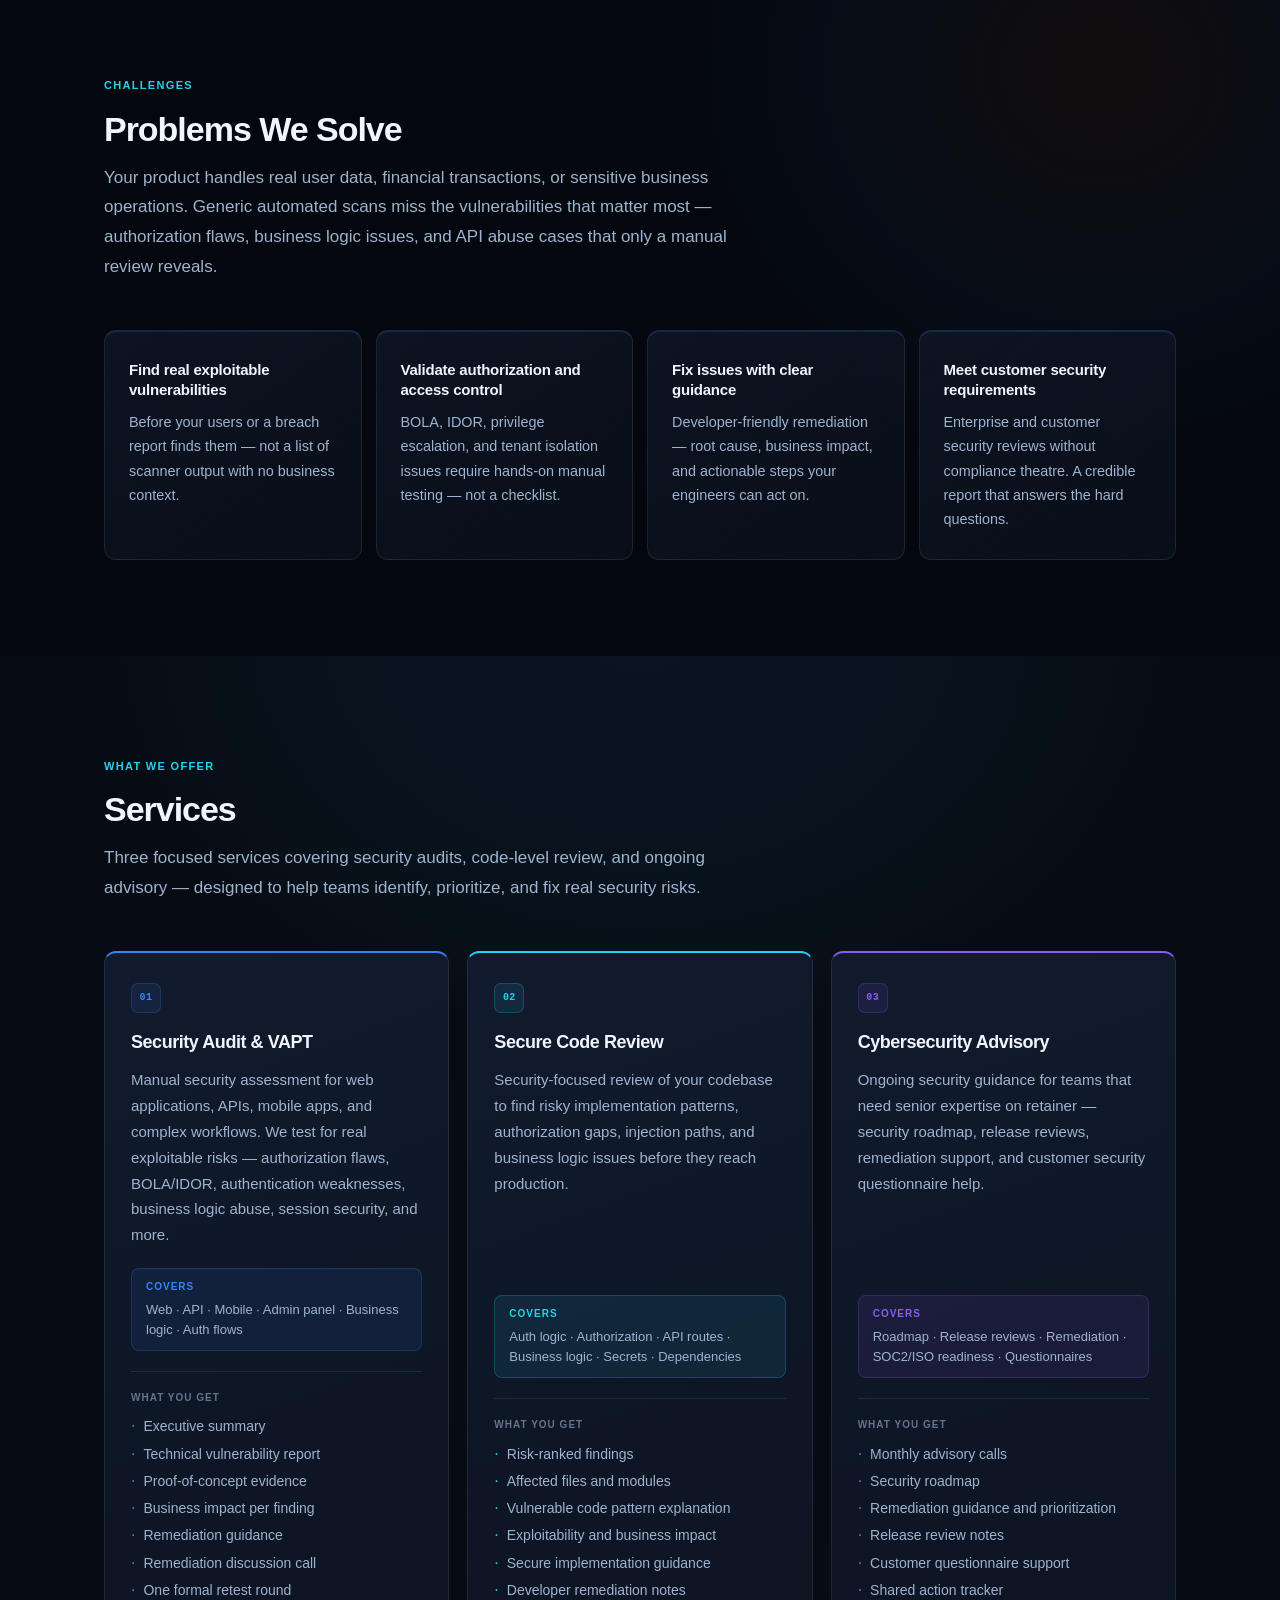
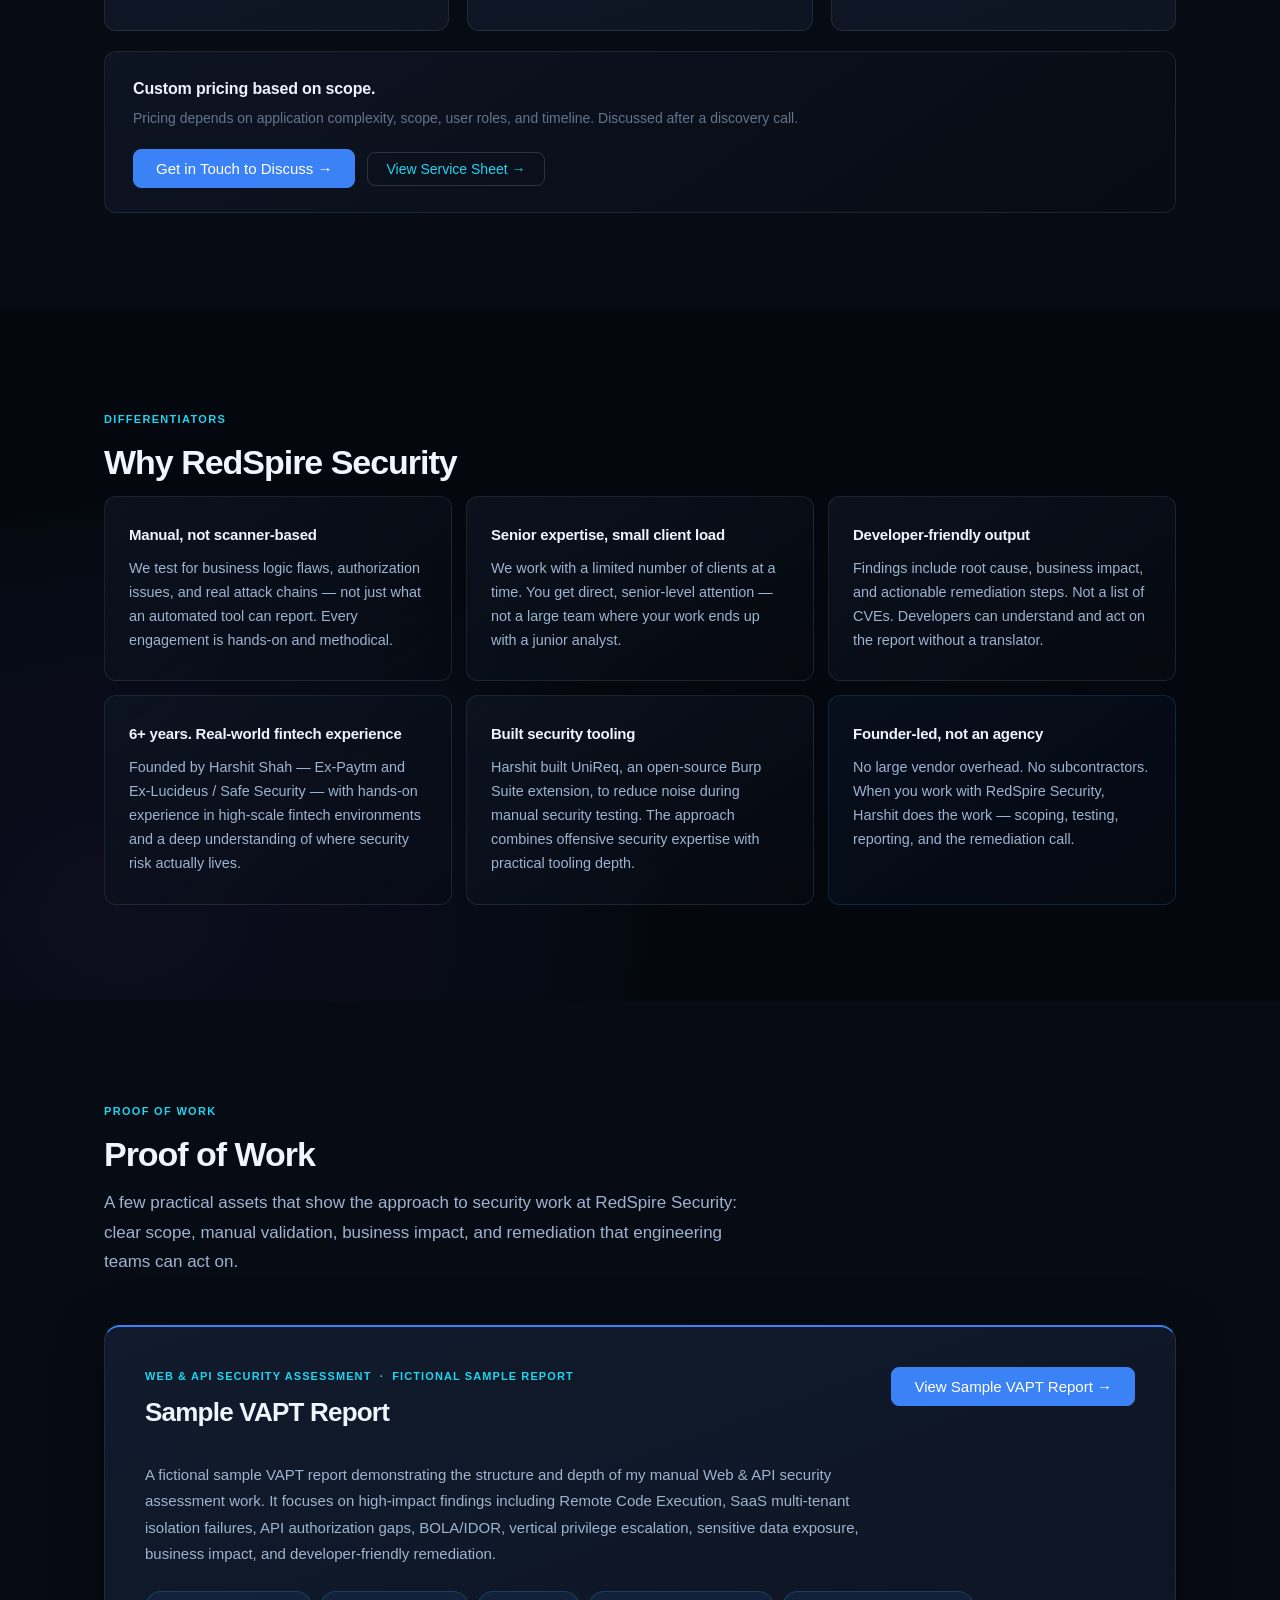
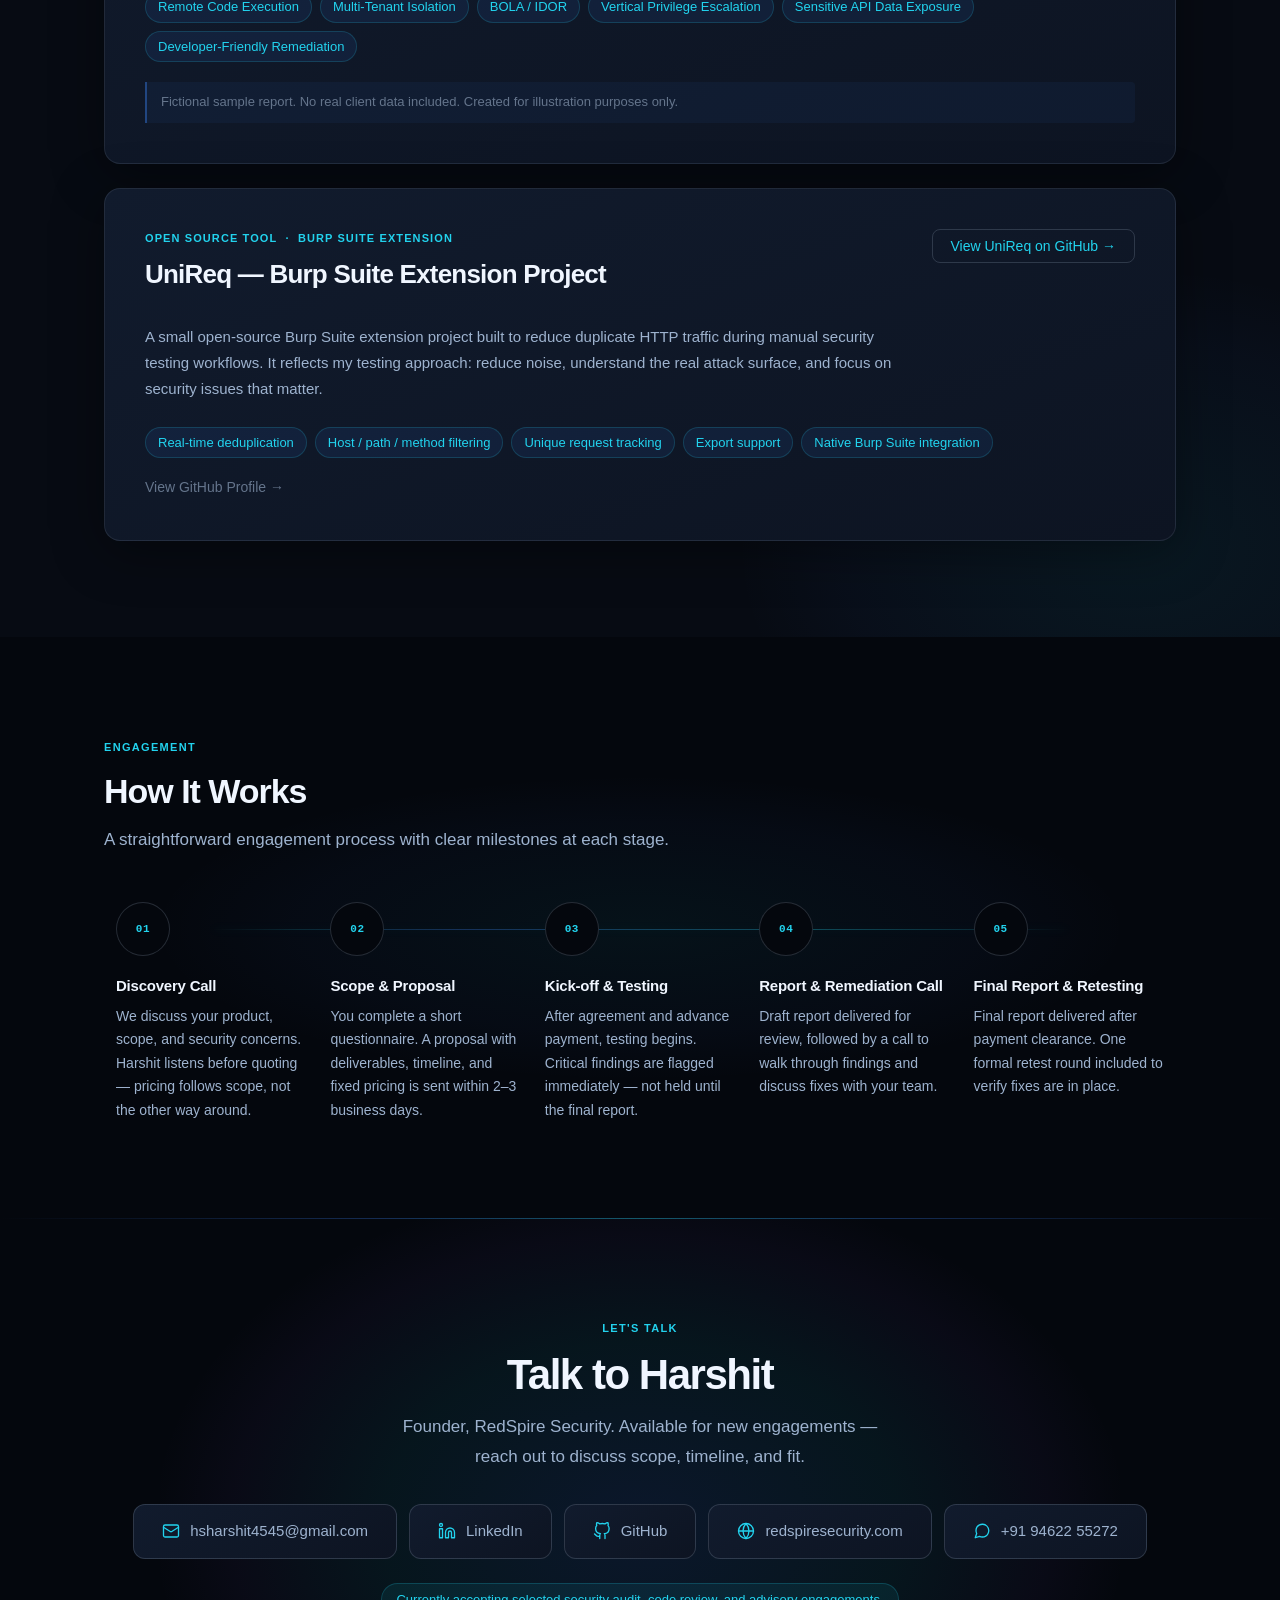
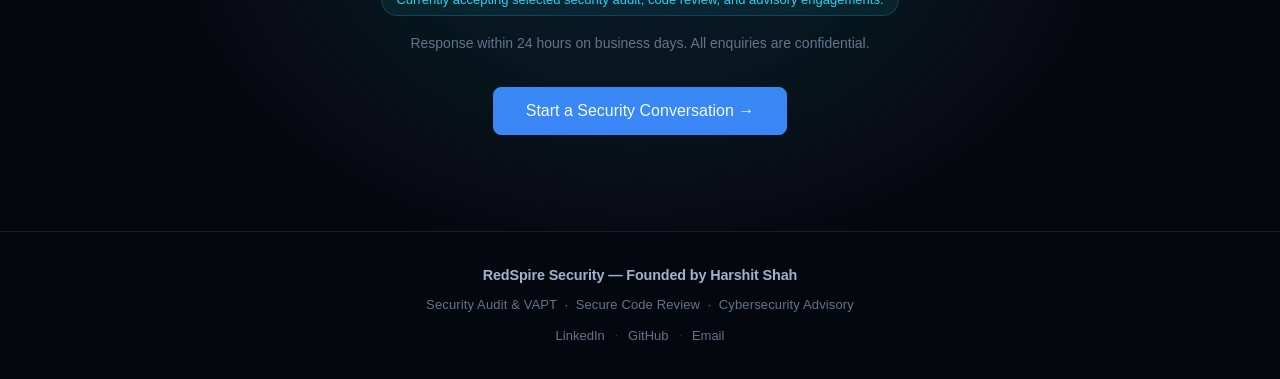
==== commit 1e1ec7ae: "Improve RedSpire Security brand visibility Header logo: - logo-name: 0.9375rem → 1.0625rem, weight 7" ====
--- a/index.html
+++ b/index.html
@@ -60,6 +60,7 @@
 
           <!-- Left: text content -->
           <div class="hero-content">
+            <p class="hero-brand">RedSpire Security</p>
             <p class="eyebrow">Founded by Harshit Shah &middot; Cybersecurity Consultant</p>
             <h1 class="hero-heading">
               Cybersecurity Consulting for
--- a/styles.css
+++ b/styles.css
@@ -1,5 +1,5 @@
 /* ================================================================
-   Harshit Shah — Cybersecurity Consulting
+   RedSpire Security — Cybersecurity Consulting
    styles.css
    Dark professional theme. No frameworks. Plain CSS only.
    Design direction: Linear (premium dark SaaS) + HashiCorp (enterprise clarity)
@@ -353,9 +353,10 @@
   to   { opacity: 1; transform: translateY(0); }
 }
 
-.hero .eyebrow       { animation: hero-fade-up 0.55s ease 0.00s both; }
-.hero .hero-heading  { animation: hero-fade-up 0.60s ease 0.09s both; }
-.hero .hero-sub      { animation: hero-fade-up 0.60s ease 0.19s both; }
+.hero .hero-brand    { animation: hero-fade-up 0.55s ease 0.00s both; }
+.hero .eyebrow       { animation: hero-fade-up 0.55s ease 0.06s both; }
+.hero .hero-heading  { animation: hero-fade-up 0.60s ease 0.14s both; }
+.hero .hero-sub      { animation: hero-fade-up 0.60s ease 0.24s both; }
 .hero .hero-actions  { animation: hero-fade-up 0.55s ease 0.29s both; }
 .hero .cred-badges   { animation: hero-fade-up 0.55s ease 0.39s both; }
 .hero .hero-card-col { animation: hero-fade-up 0.70s ease 0.22s both; }
@@ -496,17 +497,17 @@
 }
 
 .logo-name {
-  font-size: 0.9375rem;
-  font-weight: 700;
+  font-size: 1.0625rem;
+  font-weight: 800;
   color: var(--white);
-  letter-spacing: -0.015em;
+  letter-spacing: -0.02em;
 }
 
 .logo-sub {
-  font-size: 0.6875rem;
-  color: var(--text-3);
-  font-weight: 400;
-  letter-spacing: 0.01em;
+  font-size: 0.72rem;
+  color: var(--text-2);
+  font-weight: 500;
+  letter-spacing: 0.02em;
 }
 
 .nav-links {
@@ -707,6 +708,29 @@
   max-width: 580px;
 }
 
+/* Brand label above the hero heading */
+.hero-brand {
+  display: inline-flex;
+  align-items: center;
+  gap: 8px;
+  margin-bottom: 10px;
+  font-size: 1.0625rem;
+  font-weight: 800;
+  color: var(--white);
+  letter-spacing: -0.02em;
+  line-height: 1;
+}
+
+.hero-brand::before {
+  content: '';
+  display: inline-block;
+  width: 3px;
+  height: 1em;
+  background: var(--accent-2);
+  border-radius: 2px;
+  flex-shrink: 0;
+}
+
 .hero-heading {
   font-size: clamp(2rem, 4.5vw, 3.25rem);
   font-weight: 800;
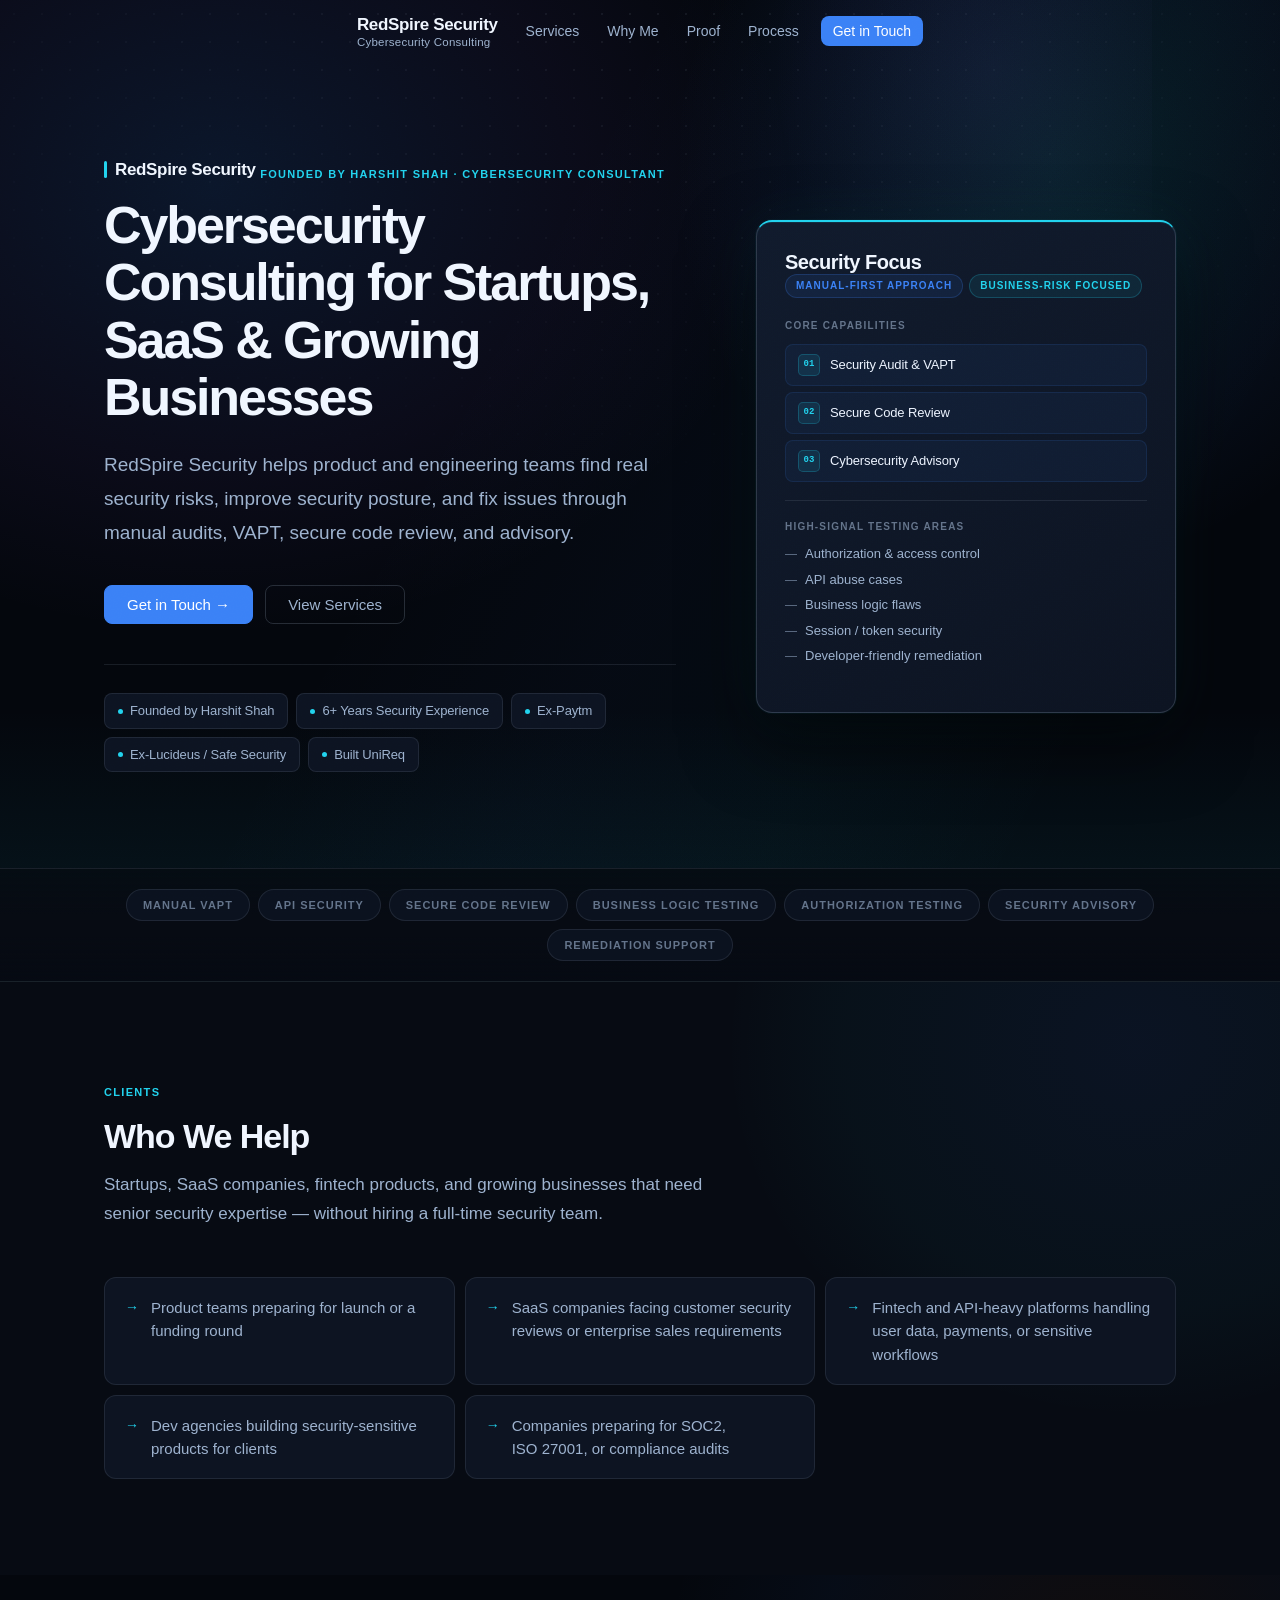
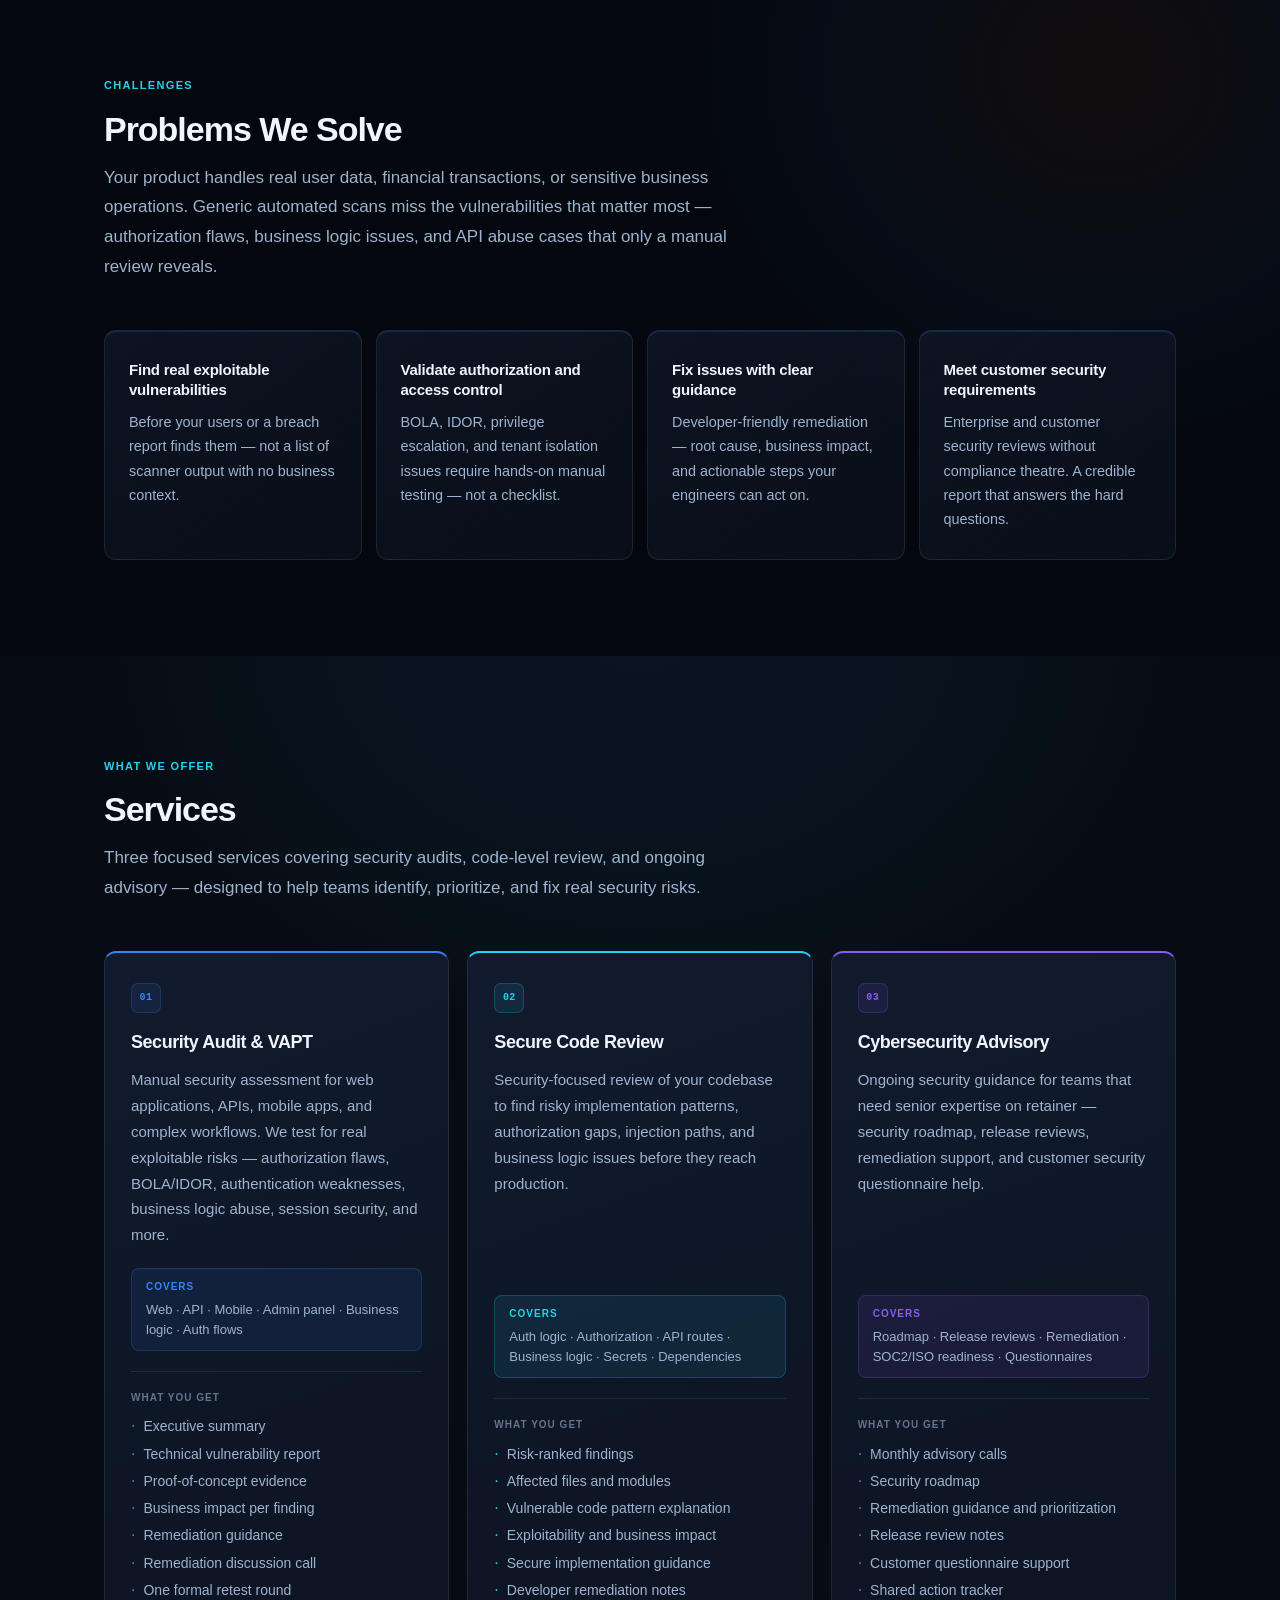
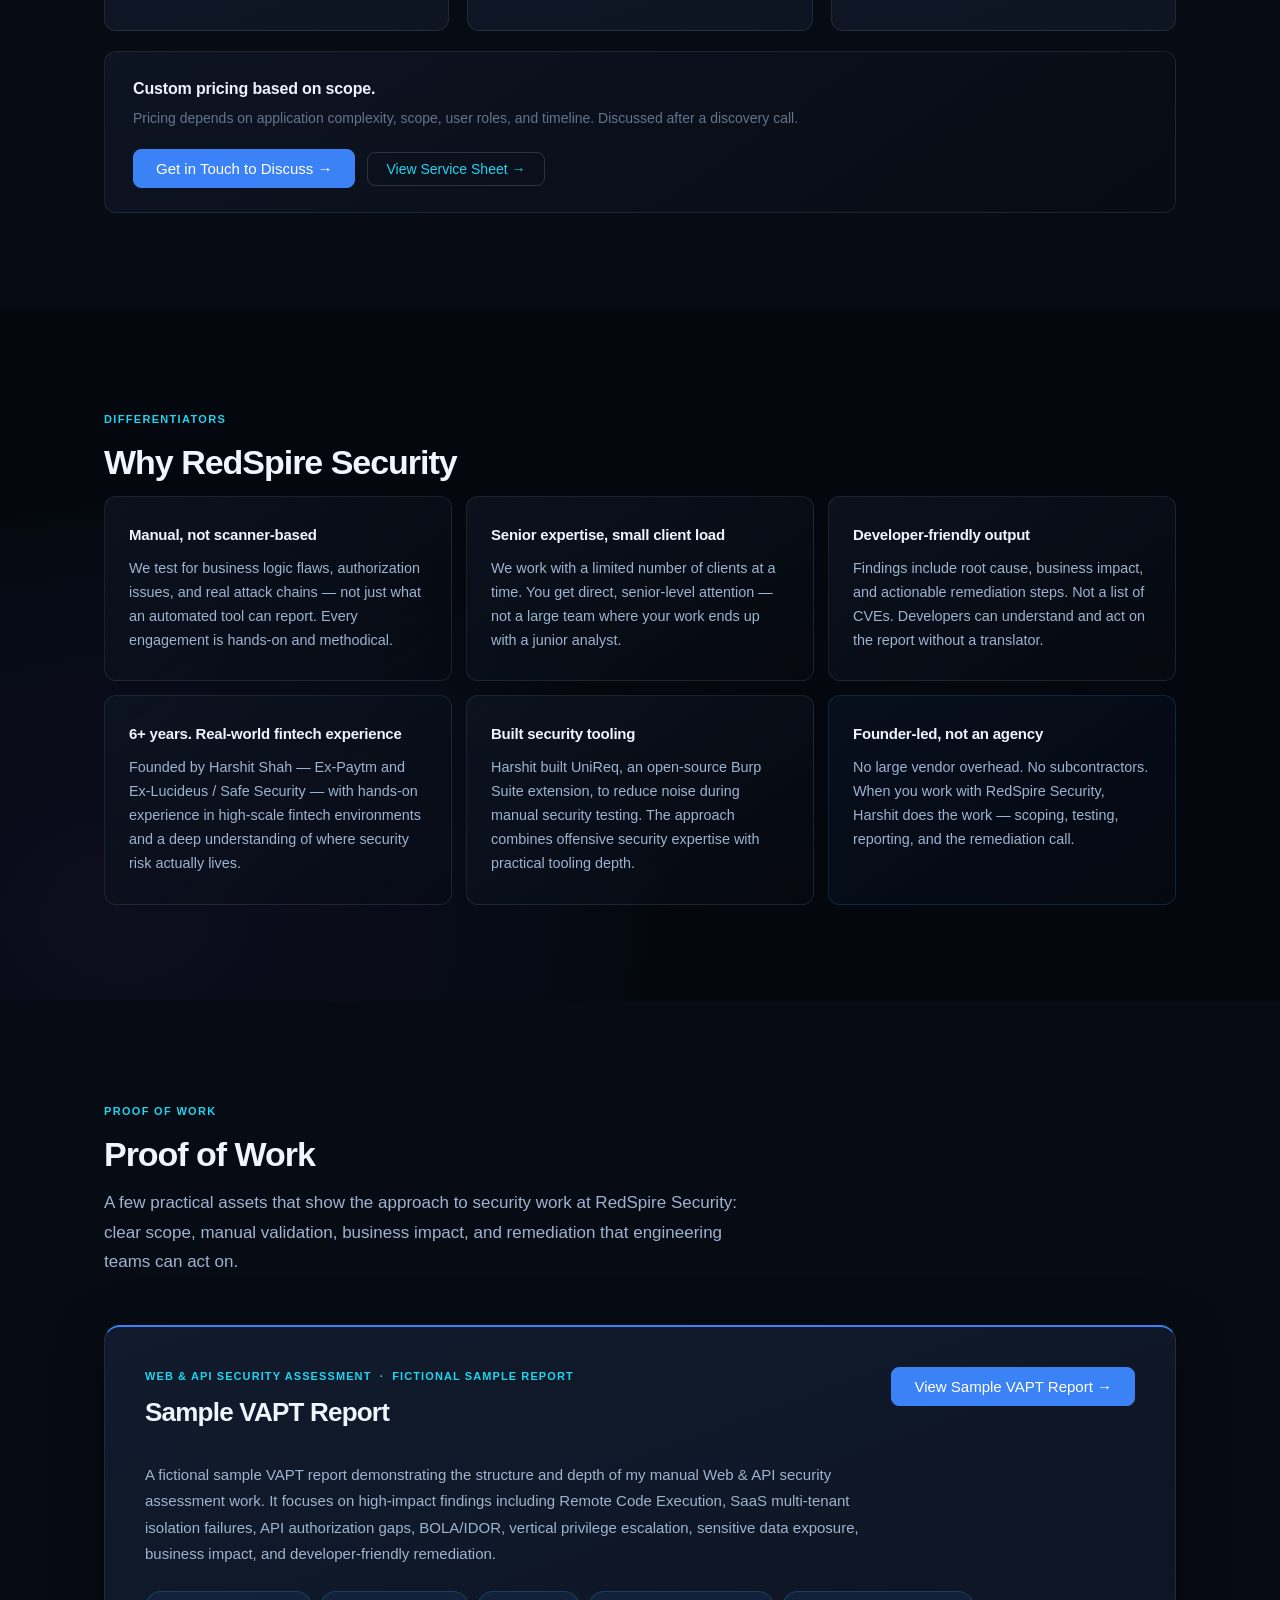
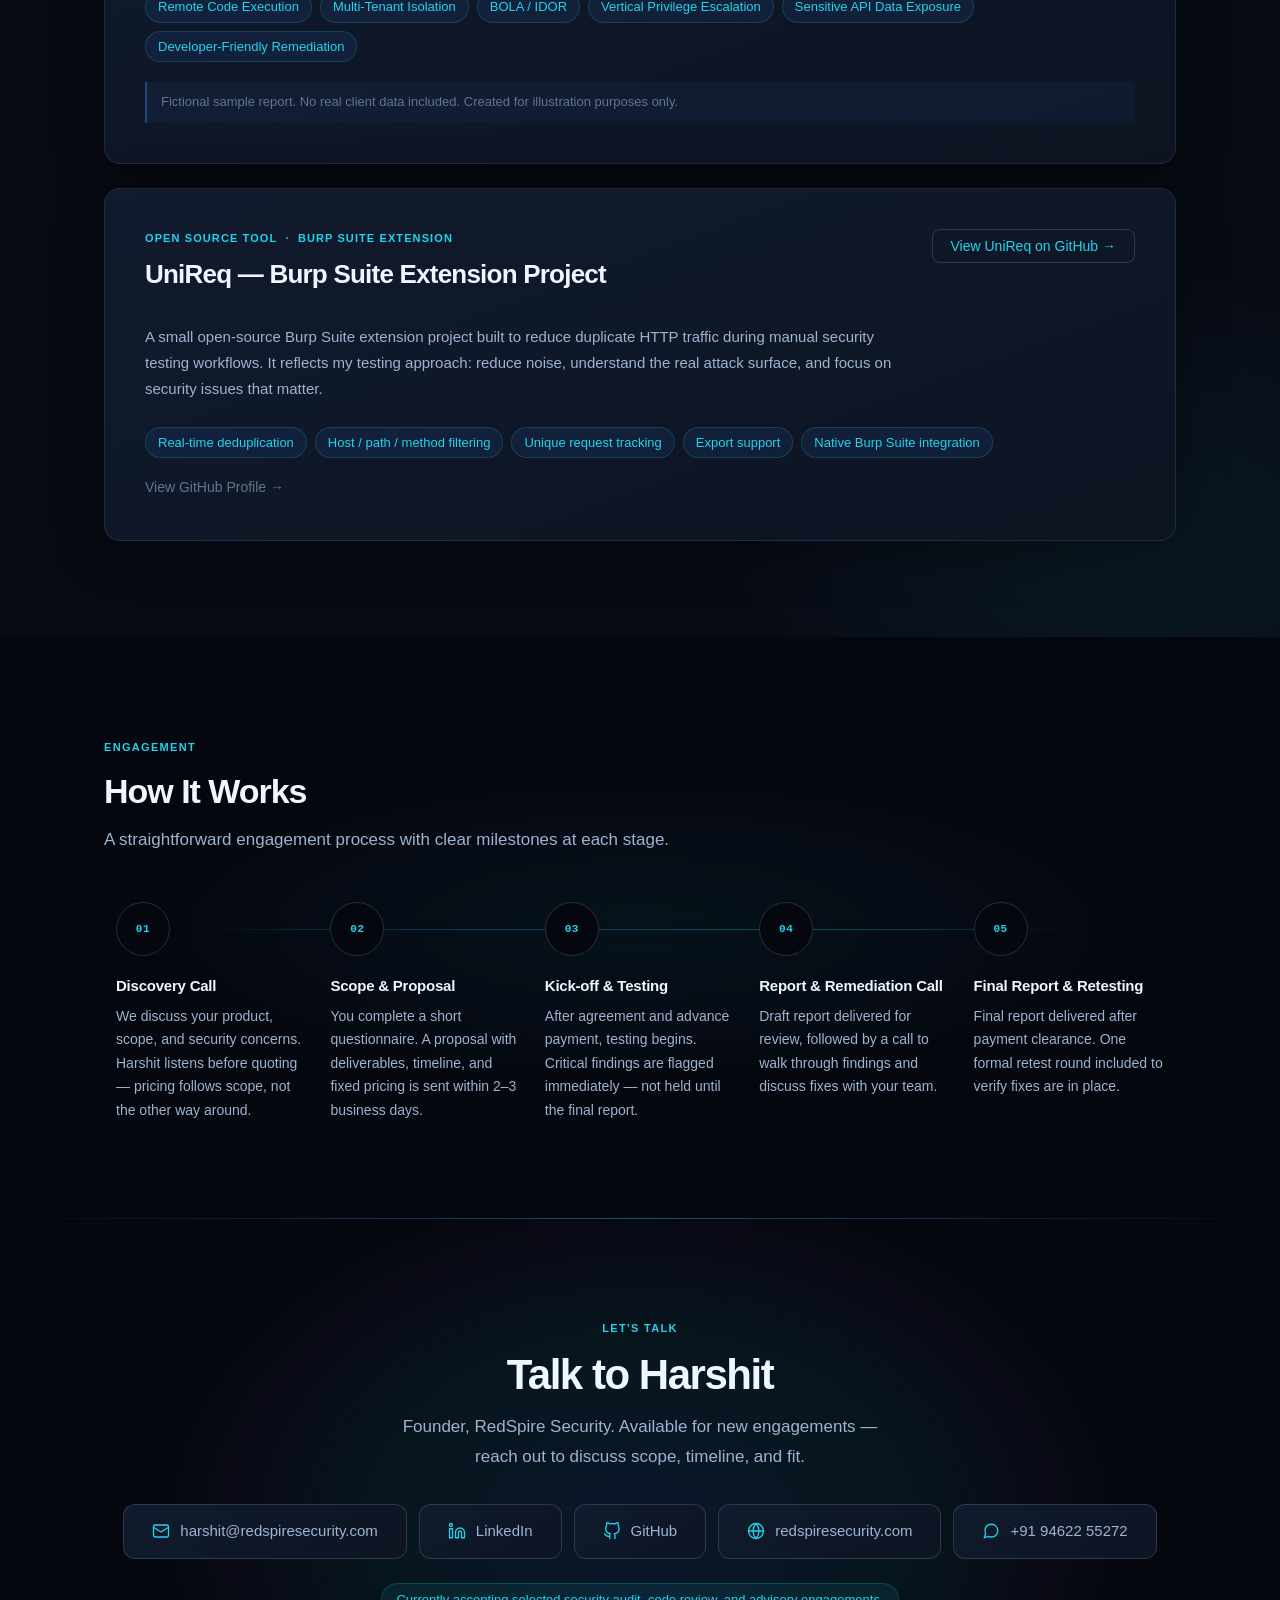
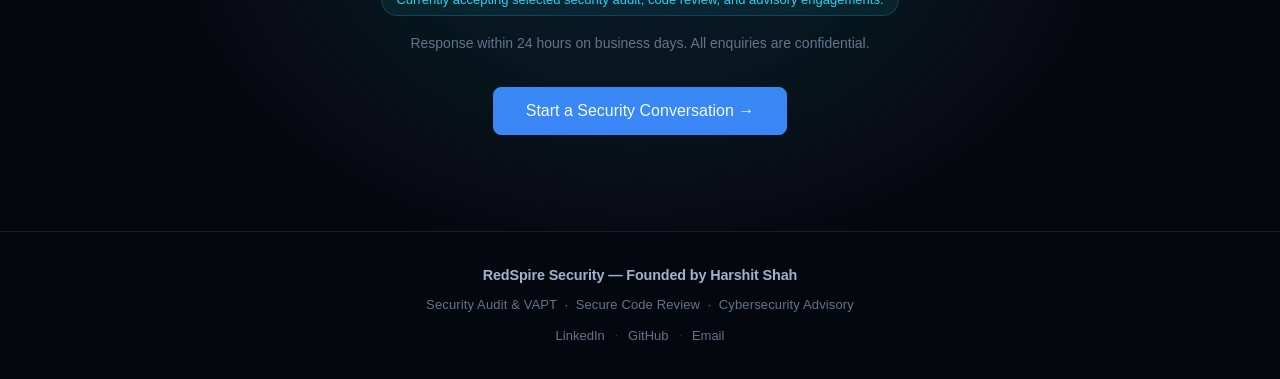
==== commit 5c9d0ac8: "Update contact email to harshit@redspiresecurity.com Replace personal Gmail with org email across we" ====
--- a/index.html
+++ b/index.html
@@ -494,11 +494,11 @@
           Founder, RedSpire Security. Available for new engagements — reach out to discuss scope, timeline, and fit.
         </p>
         <div class="contact-links reveal" style="transition-delay:170ms">
-          <a href="mailto:hsharshit4545@gmail.com" class="contact-link">
+          <a href="mailto:harshit@redspiresecurity.com" class="contact-link">
             <span class="contact-icon-wrap" aria-hidden="true">
               <svg width="18" height="18" viewBox="0 0 24 24" fill="none" stroke="currentColor" stroke-width="1.75" stroke-linecap="round" stroke-linejoin="round"><rect x="2" y="4" width="20" height="16" rx="2"/><path d="m22 7-8.97 5.7a1.94 1.94 0 0 1-2.06 0L2 7"/></svg>
             </span>
-            <span>hsharshit4545@gmail.com</span>
+            <span>harshit@redspiresecurity.com</span>
           </a>
           <a href="https://www.linkedin.com/in/harshit-shah-699a54127/" class="contact-link" target="_blank" rel="noopener noreferrer">
             <span class="contact-icon-wrap" aria-hidden="true">
@@ -527,7 +527,7 @@
         </div>
         <p class="contact-availability reveal" style="transition-delay:230ms">Currently accepting selected security audit, code review, and advisory engagements.</p>
         <p class="contact-note reveal" style="transition-delay:280ms">Response within 24 hours on business days. All enquiries are confidential.</p>
-        <a href="mailto:hsharshit4545@gmail.com" class="btn btn-primary btn-large reveal" style="transition-delay:330ms">Start a Security Conversation &rarr;</a>
+        <a href="mailto:harshit@redspiresecurity.com" class="btn btn-primary btn-large reveal" style="transition-delay:330ms">Start a Security Conversation &rarr;</a>
       </div>
     </section>
 
@@ -546,7 +546,7 @@
           <span class="footer-sep" aria-hidden="true">&middot;</span>
           <a href="https://github.com/Johnfire45" class="footer-link" target="_blank" rel="noopener noreferrer">GitHub</a>
           <span class="footer-sep" aria-hidden="true">&middot;</span>
-          <a href="mailto:hsharshit4545@gmail.com" class="footer-link">Email</a>
+          <a href="mailto:harshit@redspiresecurity.com" class="footer-link">Email</a>
         </nav>
       </div>
     </div>
--- a/styles.css
+++ b/styles.css
@@ -99,6 +99,7 @@
 
 body.nav-open {
   overflow: hidden;
+  height: 100dvh;
 }
 
 /* Grain/noise overlay — subtle texture across the full page */
@@ -459,7 +460,7 @@
   top: 0;
   left: 0;
   right: 0;
-  z-index: 200;
+  z-index: 1000;
   height: var(--header-h);
   display: flex;
   align-items: center;
@@ -557,6 +558,8 @@
   border: none;
   border-radius: var(--radius);
   flex-shrink: 0;
+  position: relative;
+  z-index: 1001;
 }
 
 .nav-toggle span {
@@ -1743,18 +1746,20 @@
   .nav-links {
     display: none;
     position: fixed;
-    top: var(--header-h);
+    top: 0;
     left: 0;
     right: 0;
-    bottom: 0;
-    background-color: rgba(4, 7, 13, 0.97);
-    backdrop-filter: blur(16px);
-    -webkit-backdrop-filter: blur(16px);
+    height: 100dvh;
+    background-color: rgba(4, 7, 13, 0.98);
+    backdrop-filter: blur(18px);
+    -webkit-backdrop-filter: blur(18px);
     flex-direction: column;
-    padding: 20px 16px;
-    gap: 4px;
-    border-top: 1px solid var(--border);
+    align-items: center;
+    justify-content: center;
+    gap: 28px;
+    padding: 96px 24px 48px;
     overflow-y: auto;
+    z-index: 999;
   }
 
   .nav-links.open {
@@ -1762,17 +1767,19 @@
   }
 
   .nav-links .nav-link {
-    padding: 13px 16px;
-    font-size: 1rem;
+    padding: 13px 24px;
+    font-size: 1.0625rem;
     border-radius: var(--radius);
     width: 100%;
+    text-align: center;
   }
 
   .nav-links .nav-cta {
     margin-left: 0;
-    margin-top: 8px;
+    margin-top: 4px;
     text-align: center;
     justify-content: center;
+    width: 100%;
   }
 
   .hero-inner {
